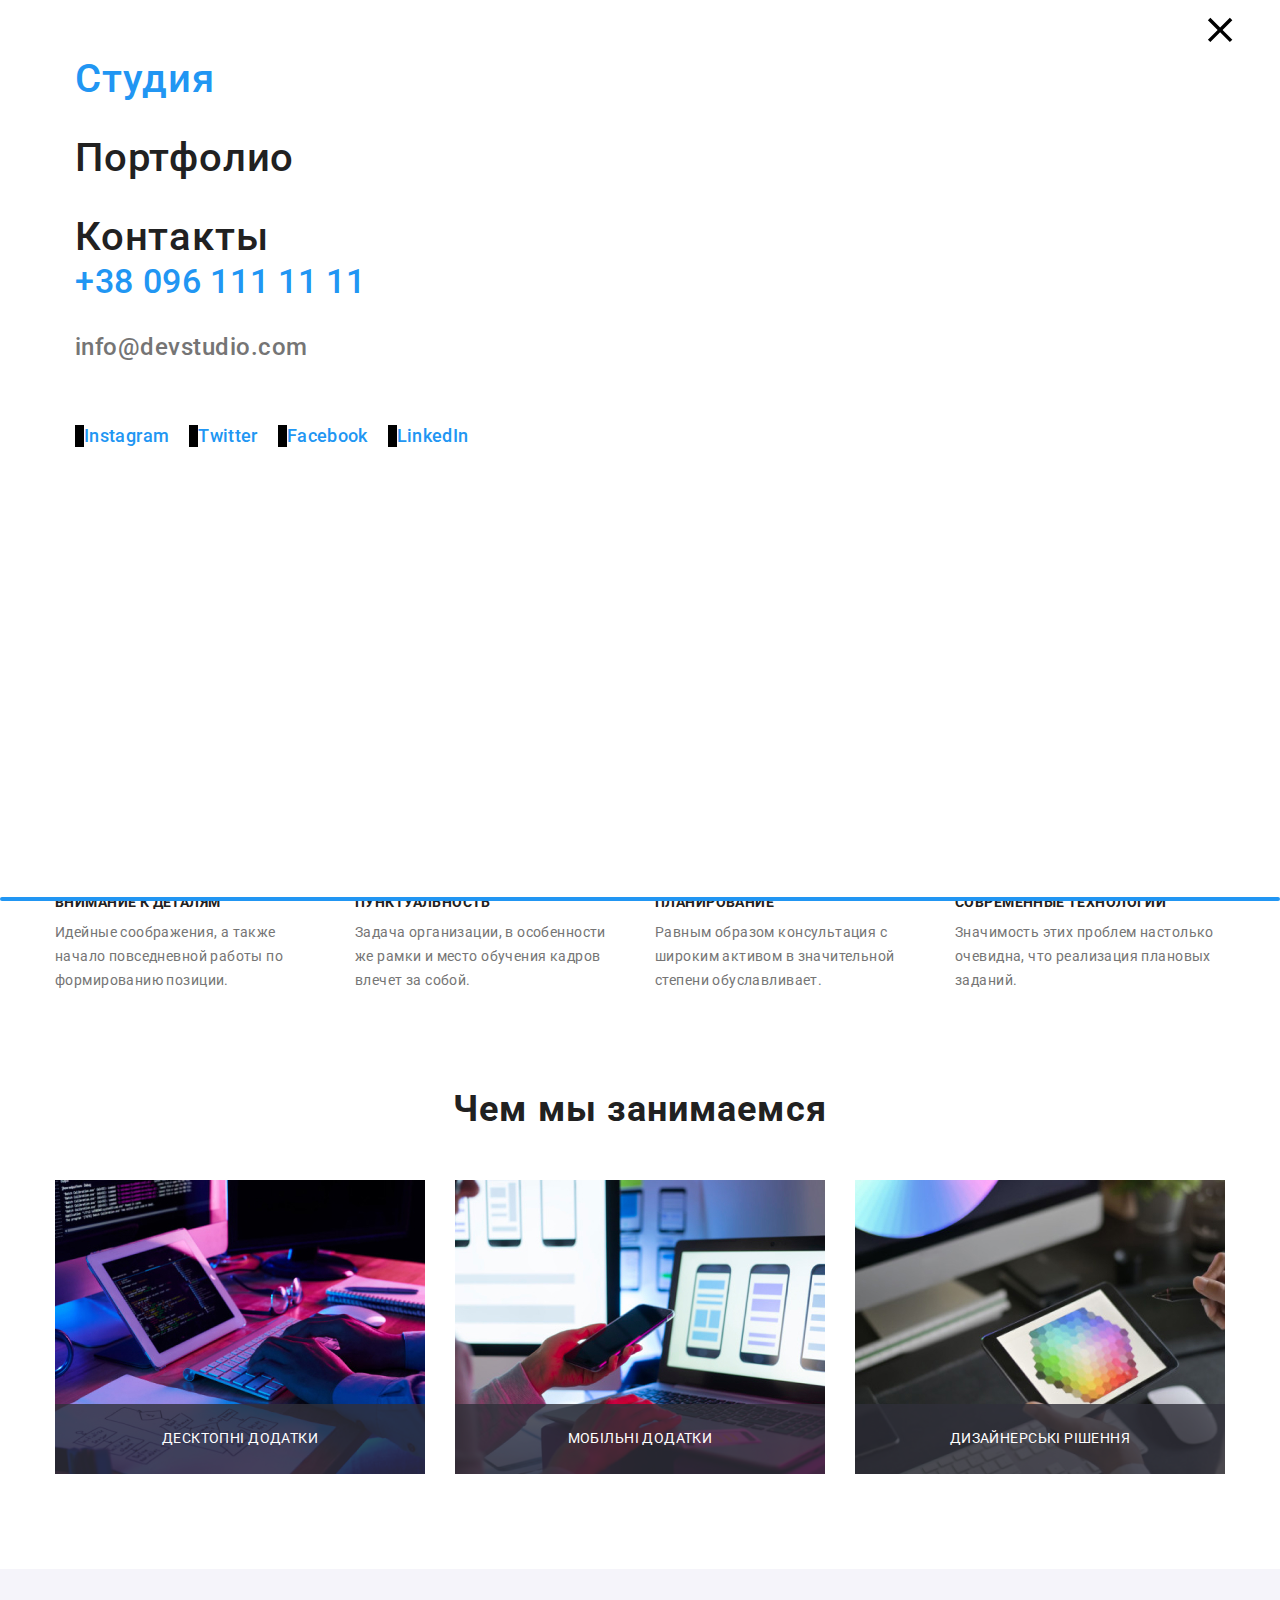
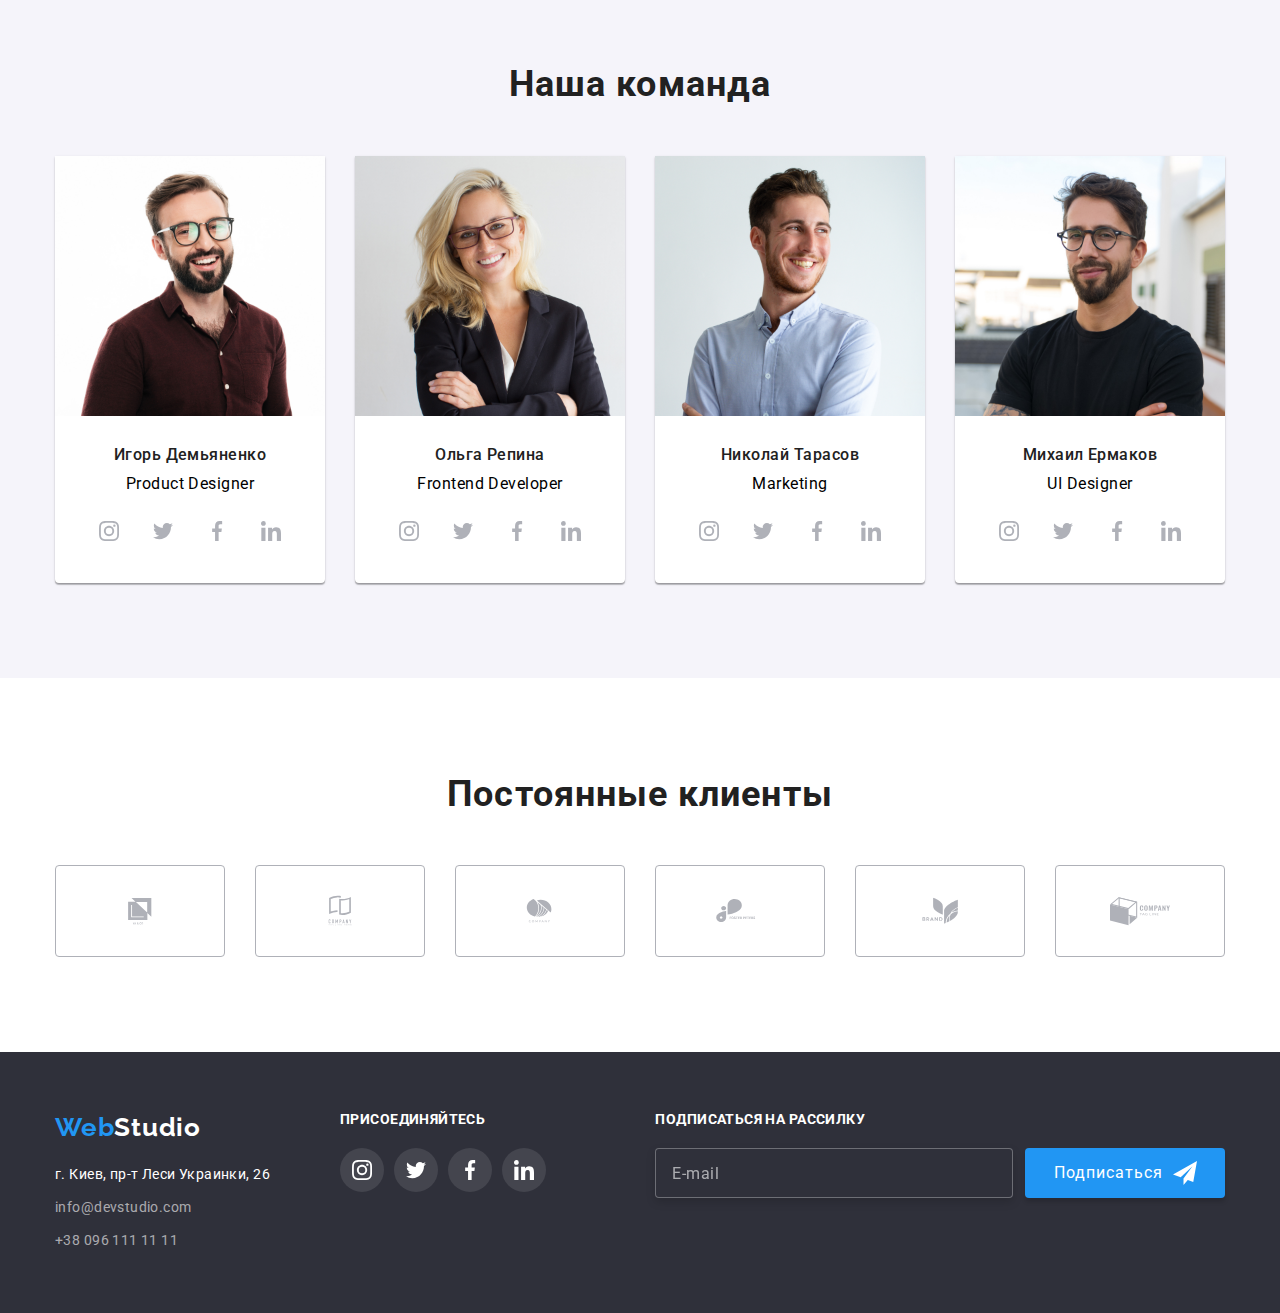
==== index.html @ b7884345 "29.08.22" ====
<!DOCTYPE html>
<html lang="ru">
  <head>
    <meta charset="UTF-8" />
    <meta http-equiv="X-UA-Compatible" content="IE=edge" />
    <meta name="viewport" content="width=device-width, initial-scale=1.0" />
    <title>WebStudio</title>
    <!-- шрифты -->
    <link
      href="https://fonts.googleapis.com/css2?family=Raleway:wght@700;900&family=Roboto:wght@400;500;700&display=swap"
      rel="stylesheet"
    />
    <!-- нормализация -->
    <link
      rel="stylesheet"
      href="https://cdnjs.cloudflare.com/ajax/libs/modern-normalize/1.0.0/modern-normalize.min.css"
    />
    <!-- <link rel="stylesheet" href="./css/style.css" /> -->
    <link rel="stylesheet" href="./css/main.min.css" />
    <link rel="preconnect" href="https://fonts.googleapis.com" />
    <link rel="preconnect" href="https://fonts.gstatic.com" crossorigin />
  </head>
  <body modal-open>
    <header class="header">
      <div class="container container-nav">
        <a class="logo" href="./index.html">
          <span class="span__logo">Web</span
          ><span class="span__studio span__studio--color-dark">Studio</span></a
        >
        <!-- <nav class="navigasion">
          <div class="menu-container is-open" id="menu-container " data-menu>
            <ul class="navigasion__list list">
              <li class="navigasion__item">
                <a href="./index.html" class="navigasion__link active"
                  >Студия</a
                >
              </li>
              <li class="navigasion__item">
                <a href="./portfolio.html" class="navigasion__link"
                  >Портфолио</a
                >
              </li>
              <li class="navigasion__item">
                <a href="" class="navigasion__link">Контакты</a>
              </li>
            </ul>

            <ul class="contacts__list list">
              <li class="contacts__item">
                <a
                  href="tel:+380961111111"
                  class="contacts__conect contacts__tel"
                  ><svg class="contacts__icon" width="10" height="16">
                    <use
                      href="./imag/symbol-defs.svg#icon-smartphone"
                    ></use></svg
                  >+38 096 111 11 11</a
                >
              </li>
              <li class="contacts__item">
                <a
                  href="mailto:info@devstudio.com"
                  class="contacts__conect contacts__mail"
                  ><svg class="contacts__icon" width="10" height="16">
                    <use href="./imag/symbol-defs.svg#icon-envelope"></use></svg
                  >info@devstudio.com</a
                >
              </li>
            </ul>
          </div>
        </nav> -->
        <button
          class="menu-open is-open js-open-menu"
          type="button"
          aria-expanded="false"
          aria-controls="menu-container"
          data-menu-button
        >
          <svg
            class=""
            width="40"
            height="40"
            aria-label="переключатель мобильного меню"
          >
            <use
              class="icon-menu"
              href="./imag/symbol-defs.svg#icon-menu"
            ></use>
          </svg>
        </button>
      </div>
      <div class="mob-menu">
        <div class="container">
          <button
            type="button"
            class="menu-close is-open js-open-menu"
            aria-expanded="false"
            aria-controls="menu-container"
            data-menu-button
          >
            <svg
              class=""
              width="40"
              height="40"
              aria-label="переключатель мобильного меню"
            >
              <use
                class="icon-cross"
                href="./imag/symbol-defs.svg#icon-close1"
              ></use>
            </svg>
          </button>
          <nav class="mob-menu-nav">
            <ul class="mob-menu-nav__list list">
              <li class="mob-menu-nav__item">
                <a href="./index.html" class="mob-menu-nav__link active"
                  >Студия</a
                >
              </li>
              <li class="mob-menu-nav__item">
                <a href="./portfolio.html" class="mob-menu-nav__link"
                  >Портфолио</a
                >
              </li>
              <li class="mob-menu-nav__item">
                <a href="" class="mob-menu-nav__link">Контакты</a>
              </li>
            </ul>
          </nav>

          <ul class="mob-menu-contacts__list list">
            <li class="mob-menu-contacts__item">
              <a href="tel:+380961111111" class="mob-menu-contacts__tel"
                >+38 096 111 11 11</a
              >
            </li>
            <li class="mob-menu-contacts__item">
              <a
                href="mailto:info@devstudio.com"
                class="mob-menu-contacts__mail"
                >info@devstudio.com</a
              >
            </li>
          </ul>
          <ul class="mob-menu-cocials list">
            <li class="mob-menu-cocials__item">
              <a class="mob-menu-cocials__link" href="">Instagram</a>
            </li>
            <li class="mob-menu-cocials__item">
              <a class="mob-menu-cocials__link" href="">Twitter</a>
            </li>
            <li class="mob-menu-cocials__item">
              <a class="mob-menu-cocials__link" href="">Facebook</a>
            </li>
            <li class="mob-menu-cocials__item">
              <a class="mob-menu-cocials__link" href="">LinkedIn</a>
            </li>
          </ul>
        </div>
      </div>
    </header>
    <!--Основной контент-->
    <main>
      <!--Герой-->
      <section class="hero">
        <div class="container">
          <h1 class="hero__title">Эфективные решения для вашего бизнеса</h1>
          <button data-modal-open class="hero__but">Заказать услугу</button>
        </div>
      </section>

      <!--Шапка сайта-->
      <section class="advantages">
        <div class="container">
          <ul class="advantages__list list">
            <li class="advantages__item">
              <div class="advantages__icon">
                <svg class="advantages__icon-svg" width="70" height="70">
                  <use href="./imag/symbol-defs.svg#icon-antenna"></use>
                </svg>
              </div>
              <h2 class="advantages__title">Внимание к деталям</h2>
              <p class="advantages__text">
                Идейные соображения, а также начало повседневной работы по
                формированию позиции.
              </p>
            </li>
            <li class="advantages__item">
              <div class="advantages__icon">
                <svg class="advantages__icon-svg" width="70" height="70">
                  <use href="./imag/symbol-defs.svg#icon-clock"></use>
                </svg>
              </div>
              <h2 class="advantages__title">Пунктуальность</h2>
              <p class="advantages__text">
                Задача организации, в особенности же рамки и место обучения
                кадров влечет за собой.
              </p>
            </li>
            <li class="advantages__item">
              <div class="advantages__icon">
                <svg class="advantages__icon-svg" width="70" height="70">
                  <use href="./imag/symbol-defs.svg#icon-diagram"></use>
                </svg>
              </div>
              <h2 class="advantages__title">Планирование</h2>
              <p class="advantages__text">
                Равным образом консультация с широким активом в значительной
                степени обуславливает.
              </p>
            </li>
            <li class="advantages__item">
              <div class="advantages__icon">
                <svg class="advantages__icon-svg" width="70" height="70">
                  <use href="./imag/symbol-defs.svg#icon-astronaut"></use>
                </svg>
              </div>
              <h2 class="advantages__title">Современные технологии</h2>
              <p class="advantages__text">
                Значимость этих проблем настолько очевидна, что реализация
                плановых заданий.
              </p>
            </li>
          </ul>
        </div>
      </section>
      <!--Чем мы занимаемся-->
      <section class="work">
        <div class="container">
          <h2 class="work__title">Чем мы занимаемся</h2>
          <ul class="work__list list">
            <li class="work__item">
              <img srcset="" src="imag/occupation_one.jpg" alt="" width="370" />
              <p class="work__text">Десктопні додатки</p>
            </li>
            <li class="work__item">
              <img src="imag/occupation_two.jpg" alt="" width="370" />
              <p class="work__text">Мобільні додатки</p>
            </li>
            <li class="work__item">
              <img src="imag/occupation_three.jpg" alt="" width="370" />
              <p class="work__text">Дизайнерські рішення</p>
            </li>
          </ul>
        </div>
      </section>
      <!--Наша команда-->
      <section class="team">
        <div class="container">
          <h2 class="team__title">Наша команда</h2>
          <ul class="team__list list">
            <li class="team__item">
              <img src="imag/Igor.jpg" alt="Игорь Демьяненко" width="260" />
              <h3 class="team-title__name">Игорь Демьяненко</h3>
              <p class="team__text">Product Designer</p>

              <ul class="socials list">
                <li class="socials__item">
                  <a href="" class="socials__link socials__link--color-light">
                    <svg class="socials__icon" width="20" height="20">
                      <use href="./imag/symbol-defs.svg#icon-instagram"></use>
                    </svg>
                  </a>
                </li>
                <li class="socials__item">
                  <a href="" class="socials__link socials__link--color-light">
                    <svg class="socials__icon" width="20" height="20">
                      <use href="./imag/symbol-defs.svg#icon-twitter"></use>
                    </svg>
                  </a>
                </li>
                <li class="socials__item">
                  <a href="" class="socials__link socials__link--color-light">
                    <svg class="socials__icon" width="20" height="20">
                      <use href="./imag/symbol-defs.svg#icon-facebook"></use>
                    </svg>
                  </a>
                </li>
                <li class="socials__item">
                  <a href="" class="socials__link socials__link--color-light">
                    <svg class="socials__icon" width="20" height="20">
                      <use href="./imag/symbol-defs.svg#icon-linkedin"></use>
                    </svg>
                  </a>
                </li>
              </ul>
            </li>

            <li class="team__item">
              <img src="imag/olga.jpg" alt="Ольга Репина" width="260" />
              <h3 class="team-title__name">Ольга Репина</h3>
              <p class="team__text">Frontend Developer</p>

              <ul class="socials list">
                <li class="socials__item">
                  <a href="" class="socials__link socials__link--color-light">
                    <svg class="socials__icon" width="20" height="20">
                      <use href="./imag/symbol-defs.svg#icon-instagram"></use>
                    </svg>
                  </a>
                </li>
                <li class="socials__item">
                  <a href="" class="socials__link socials__link--color-light">
                    <svg class="socials__icon" width="20" height="20">
                      <use href="./imag/symbol-defs.svg#icon-twitter"></use>
                    </svg>
                  </a>
                </li>
                <li class="socials__item">
                  <a href="" class="socials__link socials__link--color-light">
                    <svg class="socials__icon" width="20" height="20">
                      <use href="./imag/symbol-defs.svg#icon-facebook"></use>
                    </svg>
                  </a>
                </li>
                <li class="socials__item">
                  <a href="" class="socials__link socials__link--color-light">
                    <svg class="socials__icon" width="20" height="20">
                      <use href="./imag/symbol-defs.svg#icon-linkedin"></use>
                    </svg>
                  </a>
                </li>
              </ul>
            </li>

            <li class="team__item">
              <img src="imag/nicolai.jpg" alt="Николай Тарасов" width="260" />
              <h3 class="team-title__name">Николай Тарасов</h3>
              <p class="team__text">Marketing</p>

              <ul class="socials list">
                <li class="socials__item">
                  <a href="" class="socials__link socials__link--color-light">
                    <svg class="socials__icon" width="20" height="20">
                      <use href="./imag/symbol-defs.svg#icon-instagram"></use>
                    </svg>
                  </a>
                </li>
                <li class="socials__item">
                  <a href="" class="socials__link socials__link--color-light">
                    <svg class="socials__icon" width="20" height="20">
                      <use href="./imag/symbol-defs.svg#icon-twitter"></use>
                    </svg>
                  </a>
                </li>
                <li class="socials__item">
                  <a href="" class="socials__link socials__link--color-light">
                    <svg class="socials__icon" width="20" height="20">
                      <use href="./imag/symbol-defs.svg#icon-facebook"></use>
                    </svg>
                  </a>
                </li>
                <li class="socials__item">
                  <a href="" class="socials__link socials__link--color-light">
                    <svg class="socials__icon" width="20" height="20">
                      <use href="./imag/symbol-defs.svg#icon-linkedin"></use>
                    </svg>
                  </a>
                </li>
              </ul>
            </li>

            <li class="team__item">
              <img src="imag/mihail.jpg" alt="Михаил Ермаков" width="260" />
              <h3 class="team-title__name">Михаил Ермаков</h3>
              <p class="team__text">UI Designer</p>

              <ul class="socials list">
                <li class="socials__item">
                  <a href="" class="socials__link socials__link--color-light">
                    <svg class="socials__icon" width="20" height="20">
                      <use href="./imag/symbol-defs.svg#icon-instagram"></use>
                    </svg>
                  </a>
                </li>
                <li class="socials__item">
                  <a href="" class="socials__link socials__link--color-light">
                    <svg class="socials__icon" width="20" height="20">
                      <use href="./imag/symbol-defs.svg#icon-twitter"></use>
                    </svg>
                  </a>
                </li>
                <li class="socials__item">
                  <a href="" class="socials__link socials__link--color-light">
                    <svg class="socials__icon" width="20" height="20">
                      <use href="./imag/symbol-defs.svg#icon-facebook"></use>
                    </svg>
                  </a>
                </li>
                <li class="socials__item">
                  <a href="" class="socials__link socials__link--color-light">
                    <svg class="socials__icon" width="20" height="20">
                      <use href="./imag/symbol-defs.svg#icon-linkedin"></use>
                    </svg>
                  </a>
                </li>
              </ul>
            </li>
          </ul>
        </div>
      </section>
      <!-- постоянные клиенты -->
      <section class="clients">
        <div class="container">
          <h2 class="clients__title">Постоянные клиенты</h2>
          <ul class="clients__list list">
            <li class="clients__item">
              <a href="" class="clients__link">
                <svg class="clients-icon" width="106" height="60">
                  <use href="./imag/symbol-defs.svg#icon-Logo-1"></use>
                </svg>
              </a>
            </li>
            <li class="clients__item">
              <a href="" class="clients__link">
                <svg class="clients__icon" width="106" height="60">
                  <use href="./imag/symbol-defs.svg#icon-Logo-2"></use>
                </svg>
              </a>
            </li>
            <li class="clients__item">
              <a href="" class="clients__link">
                <svg class="clients__icon" width="126" height="60">
                  <use href="./imag/symbol-defs.svg#icon-Logo-3"></use>
                </svg>
              </a>
            </li>
            <li class="clients__item">
              <a href="" class="clients__link">
                <svg class="clients__icon" width="106" height="60">
                  <use href="./imag/symbol-defs.svg#icon-Logo-4"></use>
                </svg>
              </a>
            </li>
            <li class="clients__item">
              <a href="" class="clients__link">
                <svg class="clients__icon" width="106" height="60">
                  <use href="./imag/symbol-defs.svg#icon-Logo-5"></use>
                </svg>
              </a>
            </li>
            <li class="clients__item">
              <a href="" class="clients__link">
                <svg class="clients__icon" width="106" height="60">
                  <use href="./imag/symbol-defs.svg#icon-Logo-6"></use>
                </svg>
              </a>
            </li>
          </ul>
        </div>
      </section>
    </main>
    <!--Подвал-->
    <footer class="footer">
      <div class="container container-futer">
        <div class="contacts-futer">
          <address class="adres">
            <div class="logo__futer">
              <a class="logo" href="./index.html">
                <span class="span__logo">Web</span
                ><span class="span__studio span__studio--color-ligt"
                  >Studio</span
                ></a
              >
            </div>
            <ul class="adres__list list">
              <li class="adres__item">
                <a
                  class="adres__gps"
                  href="https://goo.gl/maps/ThywqEjot6tUFqHi9"
                  >г. Киев, пр-т Леси Украинки, 26</a
                >
              </li>
              <li class="adres__item">
                <a class="adres__text" href="mailto:info@devstudio.com"
                  >info@devstudio.com</a
                >
              </li>
              <li class="adres__item">
                <a class="adres__text" href="tel:+380961111111"
                  >+38 096 111 11 11</a
                >
              </li>
            </ul>
          </address>

          <div class="join__content">
            <p class="join__title">присоединяйтесь</p>

            <ul class="socials list">
              <li class="socials__item">
                <a href="" class="socials__link socials__link--color-dark">
                  <svg class="socials__icon" width="20" height="20">
                    <use href="./imag/symbol-defs.svg#icon-instagram"></use>
                  </svg>
                </a>
              </li>
              <li class="socials__item">
                <a href="" class="socials__link socials__link--color-dark">
                  <svg class="socials__icon" width="20" height="20">
                    <use href="./imag/symbol-defs.svg#icon-twitter"></use>
                  </svg>
                </a>
              </li>
              <li class="socials__item">
                <a href="" class="socials__link socials__link--color-dark">
                  <svg class="socials__icon" width="20" height="20">
                    <use href="./imag/symbol-defs.svg#icon-facebook"></use>
                  </svg>
                </a>
              </li>
              <li class="socials__item">
                <a href="" class="socials__link socials__link--color-dark">
                  <svg class="socials__icon" width="20" height="20">
                    <use href="./imag/symbol-defs.svg#icon-linkedin"></use>
                  </svg>
                </a>
              </li>
            </ul>
          </div>
        </div>

        <!-- Подписатся -->

        <form class="form-sextion">
          <p class="form-futer__title">Подписаться на рассилку</p>
          <div class="form-futer">
            <label class="form-futer__label" for="email-futer"></label>
            <input
              class="form-futer__input"
              type="email"
              name="email"
              id="email-futer"
              placeholder="E-mail"
              required
            />
            <div class="form-btn">
              <button type="submit" class="form-futer__btn">Подписаться</button>
              <svg class="form-icon" width="24" height="24">
                <use href="./imag/symbol-defs.svg#icon-plane"></use>
              </svg>
            </div>
          </div>
        </form>
      </div>
    </footer>

    <!-- модальное окно -->

    <div class="backdrop is-hidden" data-modal>
      <div class="modal">
        <div class="modal-icon-close">
          <svg data-modal-close class="modal-icon" width="30" height="30">
            <use href="./imag/symbol-defs.svg#icon-close1"></use>
          </svg>
        </div>
        <p class="form-title">Оставьте свои данные, мы вам перезвоним</p>

        <form class="form" autocomplete="off">
          <div class="form-field">
            <label class="form-lable" for="name">Імя</label>
            <div class="form-div">
              <input
                class="form-input"
                type="text"
                name="name"
                id="name"
                autofocus
                required
              />
              <svg class="form-input-icon" width="18" height="18">
                <use href="./imag/symbol-defs.svg#icon-person"></use>
              </svg>
            </div>
          </div>
          <div class="form-field">
            <label class="form-lable" for="tel">Телефон</label>
            <div class="form-div">
              <input
                class="form-input"
                type="tel"
                name="tel"
                id="tel"
                required
              />
              <svg class="form-input-icon" width="18" height="18">
                <use href="./imag/symbol-defs.svg#icon-phone"></use>
              </svg>
            </div>
          </div>
          <div class="form-field">
            <label class="form-lable" for="email">Почта</label>
            <div class="form-div">
              <input
                class="form-input"
                type="email"
                name="email"
                id="email"
                required
              />
              <svg class="form-input-icon" width="18" height="18">
                <use href="./imag/symbol-defs.svg#icon-email"></use>
              </svg>
            </div>
          </div>
          <div class="form-coment">
            <label class="form-lable" for="coment">Коментарий</label>
            <textarea
              class="form-texterea"
              name="coment"
              id="coment"
              placeholder="Введите текст"
            ></textarea>
          </div>

          <div class="form-checkbox">
            <input
              class="checkbox visually-hidden"
              type="checkbox"
              name="agreement"
              id="agreement"
              value="true"
            />
            <label for="agreement" class="checkbox-label">
              <span>
                <svg class="checkbox-icon" width="13" height="10">
                  <use href="./imag/symbol-defs.svg#icon-checkbox"></use>
                </svg>
              </span>
              Соглашаюсь с розсылкой и принимаю &nbsp;
              <a href="" class="checkbox-link">Условия договора</a></label
            >
          </div>

          <button type="submit" class="form-batton">Отправить</button>
        </form>
      </div>
    </div>

    <script src="./js/modal.js"></script>
    <script src="./js/menu-btn.js"></script>
    <script src="./js/mobail-menu.js"></script>
  </body>
</html>
---- css/main.min.css ----
:root{--timing-cubic: cubic-bezier(0.4, 0, 0.2, 1)}*,*::before,*::after{box-sizing:inherit}h1,h2,h3,h4,h5,h6,p{margin:0}img{display:block;max-width:100%;height:auto;width:100%}ul{margin:0;padding:0;list-style:0}a{text-decoration:none}address{font-style:normal}html{box-sizing:border-box}body{margin:0;font-family:"Raleway",sans-serif;font-family:"Roboto",sans-serif;background:#fff}body.modal-open{overflow:hidden}.list{list-style:none}.visually-hidden{position:absolute;white-space:nowrap;width:1px;height:1px;overflow:hidden;border:0;padding:0;clip:rect(0 0 0 0);clip-path:inset(50%);margin:-1px}.container{width:100%;padding-right:15px;padding-left:15px;margin-right:auto;margin-left:auto}@media screen and (min-width: 480px){.container{max-width:480px}}@media screen and (min-width: 768px){.container{max-width:768px}}@media screen and (min-width: 1200px){.container{max-width:1200px}}.logo{font-weight:700;font-size:26px;line-height:1.19;letter-spacing:.03em}.span__logo{font-family:"Raleway";font-style:normal;font-weight:700;font-size:26px;line-height:1.19;letter-spacing:.03em;text-decoration:none;color:#2196f3}.span__studio{font-family:"Raleway";font-weight:700;font-size:26px;line-height:31px;letter-spacing:.03em}.span__studio--color-ligt{color:#fff}.span__studio--color-dark{color:#000}.socials{display:flex;justify-content:center;gap:10px;padding-bottom:30px}.socials__link{width:44px;height:44px;border-radius:50%;background-color:#fff;display:flex;align-items:center;justify-content:center;transition:background-color 250ms cubic-bezier(0.4, 0, 0.2, 1),fill 250ms cubic-bezier(0.4, 0, 0.2, 1)}.socials__link:hover,.socials__link:focus{background-color:#2196f3;fill:#fff}.socials__link--color-light{fill:#afb1b8}.socials__link--color-dark{background-color:rgba(255,255,255,.1);fill:#fff}.backdrop{position:fixed;top:0;left:0;width:100%;height:100%;background-color:rgba(0,0,0,.2);opacity:1;transition:opacity 250ms cubic-bezier(0.4, 0, 0.2, 1),visibility 250ms cubic-bezier(0.4, 0, 0.2, 1);overflow-y:scroll}.backdrop.is-hidden{visibility:hidden;opacity:0;pointer-events:none}.modal{position:absolute;margin:95px 15px;padding:40px;border-radius:4px;background:#fff;box-shadow:0px 1px 3px rgba(0,0,0,.12),0px 1px 1px rgba(0,0,0,.14),0px 2px 1px rgba(0,0,0,.2);transition:transform 250ms cubic-bezier(0.4, 0, 0.2, 1)}.backdrop.is-hidden .modal{transform:translate(-50%, -50%) scale(0)}@media screen and (min-width: 480px){.modal{top:50%;left:50%;transform:translate(-50%, -50%) scale(1);width:480px;height:609px}}@media screen and (min-width: 1200px){.modal{width:528px;font-size:44px}}.modal-icon{position:absolute;width:30px;height:30px;top:10px;right:10px;cursor:pointer;border-radius:50%;outline:rgba(0,0,0,0);padding:6px;background-color:#fff;border:1px solid rgba(0,0,0,.1);transition:fill 250ms cubic-bezier(0.4, 0, 0.2, 1),border 250ms cubic-bezier(0.4, 0, 0.2, 1)}.modal-icon:hover{fill:#2196f3;border:1px solid #2196f3}.Form{display:block;margin:0}.form-field{margin-bottom:10px}.form-title{display:block;font-weight:700;font-size:20px;line-height:1.15;text-align:center;letter-spacing:.03em;margin-bottom:12px;color:#212121}.form-lable{display:flex;flex-direction:column;margin-bottom:4px;font-size:12px;line-height:1.16;letter-spacing:.01em;color:#757575}.form-div{position:relative}.form-input{padding-left:40px;width:100%;height:40px;left:576px;top:450px;font-size:12px;line-height:14px;letter-spacing:.01em;outline:rgba(0,0,0,0);color:#757575;border:1px solid rgba(33,33,33,.2);border-radius:4px;transition:border 250ms cubic-bezier(0.4, 0, 0.2, 1)}.form-div:focus-within>.form-input{border:1px solid #2196f3}.form-input-icon{position:absolute;top:50%;left:12px;transform:translateY(-50%);transition:fill 250ms cubic-bezier(0.4, 0, 0.2, 1)}.form-input:focus~.form-input-icon{fill:#2196f3}.form-coment{margin-bottom:20px}.form-texterea{display:block;resize:none;width:100%;height:120px;font-size:12px;line-height:14px;letter-spacing:.01em;color:#757575;outline:rgba(0,0,0,0);padding:12px 16px;border:1px solid rgba(33,33,33,.2);border-radius:4px;transition:border 250ms cubic-bezier(0.4, 0, 0.2, 1)}.form-texterea::placeholder{font-size:12px;line-height:14px;letter-spacing:.01em;color:rgba(117,117,117,.5)}.form-coment:focus-within>.form-texterea{border:1px solid #2196f3}.checkbox-label{display:flex;align-items:center;font-weight:400;font-size:14px;line-height:1.71;letter-spacing:.03em;justify-content:center;color:#757575}.checkbox-label span{display:flex;align-items:center;justify-content:center;width:16px;height:15px;border:1px solid #212121;border-radius:2px;margin-right:10px;transition:border 250ms cubic-bezier(0.4, 0, 0.2, 1),background-color 250ms cubic-bezier(0.4, 0, 0.2, 1)}.checkbox:checked+.checkbox-label span{background-color:#2196f3;border:0}.checkbox:focus+.checkbox:checked+.checkbox-label span{border-color:#2196f3}.checkbox-icon{fill:rgba(0,0,0,0);transition:fill 250ms cubic-bezier(0.4, 0, 0.2, 1)}.checkbox:checked+.checkbox-label .checkbox-icon{fill:#fff}.checkbox-link{font-weight:400;font-size:14px;line-height:1.71;letter-spacing:.03em;text-decoration-line:underline;color:#2196f3}.form-checkbox{margin-bottom:30px}.form-batton{display:block;margin:0 auto;align-items:center;width:200px;height:50px;color:#fff;background:#2196f3;box-shadow:0px 4px 4px rgba(0,0,0,.15);border-radius:4px;border-width:0}.mob-menu{position:fixed;z-index:2;width:100%;height:100%;background-color:#fff;top:0;padding-top:10px;padding-left:40px}.menu-close{display:block;margin-left:auto;color:#000;cursor:pointer;border:none;background-color:#fff}.mob-menu-nav__item:not(:last-child){margin-bottom:32px}.mob-menu-nav__link{font-weight:500;font-size:40px;line-height:1.17;letter-spacing:.02em;color:#212121}.mob-menu-contacts__list{margin-bottom:64px}.mob-menu-contacts__item:not(:last-child){margin-bottom:32px}.mob-menu-contacts__tel{font-weight:500;font-size:34px;line-height:1.1764705882;letter-spacing:.02em;color:#2196f3;margin-bottom:32px}.mob-menu-contacts__mail{font-weight:500;font-size:24px;line-height:1.1666666667;letter-spacing:.02em;color:#757575}.mob-menu-cocials{display:flex;gap:20px}.mob-menu-cocials__item{border-left-width:9px;border-left-style:dashed;border-left-color:1px solid rgba(33,33,33,.2)}.mob-menu-cocials__link{font-weight:500;font-size:18px;line-height:1.2222222222;letter-spacing:.02em;color:#2196f3}.active{color:#2196f3}@media screen and (min-width: 768px){.active::after{position:absolute;display:block;content:"";bottom:-1px;right:0;width:100%;background-color:#2196f3;height:4px;border-radius:2px}}.hero{margin-right:auto;margin-left:auto;background-repeat:no-repeat;background-position:center;background-size:cover;max-width:1600px;padding:200px 0;background-color:#2f303a;background-image:linear-gradient(to right, rgba(49, 58, 47, 0.4), rgba(47, 48, 58, 0.4)),url(../imag/hero-mob.jpg)}@media(min-device-pixel-ratio: 2),(min-resolution: 192dpi),(min-resolution: 2dppx){.hero{background-image:linear-gradient(to right, rgba(49, 58, 47, 0.4), rgba(47, 48, 58, 0.4)),url(../imag/hero-mob2x.jpg)}}@media screen and (min-width: 768px){.hero{background-image:linear-gradient(to right, rgba(49, 58, 47, 0.4), rgba(47, 48, 58, 0.4)),url(../imag/hero-tablet.jpg)}}@media screen and (min-width: 768px)and (min-device-pixel-ratio: 2),screen and (min-width: 768px)and (min-resolution: 192dpi),screen and (min-width: 768px)and (min-resolution: 2dppx){.hero{background-image:linear-gradient(to right, rgba(49, 58, 47, 0.4), rgba(47, 48, 58, 0.4)),url(../imag/hero-tablet2x.jpg)}}@media screen and (min-width: 1200px){.hero{background-image:linear-gradient(to right, rgba(49, 58, 47, 0.4), rgba(47, 48, 58, 0.4)),url(../imag/hero-bg.jpg)}}@media screen and (min-width: 1200px)and (min-device-pixel-ratio: 2),screen and (min-width: 1200px)and (min-resolution: 192dpi),screen and (min-width: 1200px)and (min-resolution: 2dppx){.hero{background-image:linear-gradient(to right, rgba(49, 58, 47, 0.4), rgba(47, 48, 58, 0.4)),url(../imag/hero-bg2x.jpg)}}.hero__title{font-weight:900;font-size:26px;line-height:1.61;text-align:center;letter-spacing:.06em;text-transform:uppercase;color:#fff;margin:0 auto;margin-bottom:30px}@media screen and (min-width: 480px){.hero__title{max-width:360px}}@media screen and (min-width: 1200px){.hero__title{max-width:673px;font-size:44px;line-height:1.36}}.hero__but{display:block;margin:0 auto;border-radius:4px;padding:10px 32px;font-weight:700;font-size:16px;line-height:1.88;align-items:center;text-align:center;letter-spacing:.06em;color:#fff;background-color:#2196f3;box-shadow:0px 4px 4px rgba(0,0,0,.15);cursor:pointer;border-width:0;transition:background-color 250ms cubic-bezier(0.4, 0, 0.2, 1),color 250ms cubic-bezier(0.4, 0, 0.2, 1)}.hero__but:hover{color:#2196f3;background-color:#fff}.advantages{padding-top:60px;padding-bottom:60px}@media screen and (min-width: 1200px){.advantages{padding-bottom:95px;padding-top:95px}}.advantages__list{display:flex;border-radius:4px;flex-wrap:wrap;gap:30px}.advantages__icon{display:flex;background-color:#f5f4fa;width:100%;height:120px;margin-bottom:30px;border-radius:4px;align-items:center;justify-content:center}.advantages__item{width:100%}@media screen and (min-width: 768px){.advantages__item{width:calc((100% - 30px)/2)}}@media screen and (min-width: 1200px){.advantages__item{width:calc((100% - 90px)/4)}}.advantages__title{font-weight:700;font-size:14px;line-height:1.14;letter-spacing:.03em;text-transform:uppercase;text-align:center;color:#212121;margin-bottom:10px}@media screen and (min-width: 768px){.advantages__title{text-align:left}}.advantages__text{font-weight:400;font-size:14px;line-height:1.71;letter-spacing:.03em;color:#757575}.work{padding-bottom:95px}@media screen and (max-width: 1200px){.work{display:none}}.work__title{font-weight:700;font-size:36px;line-height:42px;text-align:center;letter-spacing:.03em;color:#212121;margin-bottom:50px}.work__list{display:flex;gap:30px}.work__item{position:relative;width:calc((100% - 60px)/3);max-width:100%;height:auto}.work__text{display:flex;position:absolute;bottom:0px;font-size:14px;line-height:1.14;letter-spacing:.03em;text-transform:uppercase;align-items:center;justify-content:center;width:100%;height:70px;color:#fff;background-color:rgba(47,48,58,.8)}.team{background:#f5f4fa;padding-top:60px;padding-bottom:60px}@media screen and (min-width: 1200px){.team{padding-bottom:95px;padding-top:95px}}.team__title{font-weight:700;font-size:28px;line-height:1.16;text-align:center;letter-spacing:.03em;color:#212121;margin-bottom:30px}@media screen and (min-width: 1200px){.team__title{font-size:36px;margin-bottom:50px}}.team__list{display:flex;gap:30px;flex-wrap:wrap}.team__item{background:#fff;box-shadow:0px 1px 3px rgba(0,0,0,.12),0px 1px 1px rgba(0,0,0,.14),0px 2px 1px rgba(0,0,0,.2);border-radius:0px 0px 4px 4px;width:100%}@media screen and (min-width: 768px){.team__item{width:calc((100% - 30px)/2)}}@media screen and (min-width: 1200px){.team__item{width:calc((100% - 90px)/4)}}.team-title__name{font-weight:500;font-size:16px;line-height:1.18;text-align:center;letter-spacing:.03em;color:#212121;text-align:center;padding-top:30px;margin-bottom:10px}.team__text{font-weight:400;font-size:16px;line-height:1.18;text-align:center;letter-spacing:.03em;fill:currentColor;margin-bottom:16px}.clients{background:#fff;padding-top:60px;padding-bottom:60px}@media screen and (min-width: 1200px){.clients{padding-bottom:95px;padding-top:95px}}.clients__title{font-weight:700;font-size:28px;line-height:1.1666666667;margin-bottom:30px;text-align:center;letter-spacing:.03em;color:#212121}@media screen and (min-width: 1200px){.clients__title{font-size:36px;margin-bottom:50px}}.clients__list{display:flex;gap:30px;flex-wrap:wrap}.clients__item{width:100%}@media screen and (min-width: 480px){.clients__item{width:calc((100% - 30px)/2)}}@media screen and (min-width: 768px){.clients__item{width:calc((100% - 60px)/3)}}@media screen and (min-width: 1200px){.clients__item{width:calc((100% - 150px)/6)}}.clients__link{display:flex;height:92px;align-items:center;justify-content:center;border:1px solid #afb1b8;border-radius:4px;color:#afb1b8;transition:color 250ms cubic-bezier(0.4, 0, 0.2, 1),border-color 250ms cubic-bezier(0.4, 0, 0.2, 1)}.clients__link{fill:currentColor}.clients__link:hover,.clients__link:focus{border-color:#2196f3;color:#2196f3}.footer{background:#2f303a;text-align:center;padding-top:60px}@media screen and (min-width: 768px){.contacts-futer{display:flex;justify-content:space-between;margin-left:75px;margin-right:90px}}@media screen and (min-width: 1200px){.container-futer{text-align:start;display:flex;flex-wrap:wrap;justify-content:space-between}.contacts-futer{margin:0}}.logo__futer{margin-bottom:20px}.adres__item{margin-bottom:9px;transition:color 250ms cubic-bezier(0.4, 0, 0.2, 1)}.adres__item:last-child{margin-bottom:60px}.adres__gps{font-style:normal;font-weight:400;font-size:14px;line-height:1.71;letter-spacing:.03em;color:#fff;text-decoration:none;transition:color 250ms cubic-bezier(0.4, 0, 0.2, 1)}.adres__gps:focus,.adres__gps:hover{color:#2196f3}.adres__text{font-style:normal;font-weight:400;font-size:14px;line-height:1.71;letter-spacing:.03em;color:rgba(255,255,255,.6);transition:color 250ms cubic-bezier(0.4, 0, 0.2, 1)}.adres__text:focus,.adres__text:hover{color:#2196f3}.join__content{margin-bottom:40px}@media screen and (min-width: 1200px){.join__content{margin-right:12px;margin-left:70px}}.join__title{font-weight:700;font-size:14px;line-height:1.14;letter-spacing:.03em;text-transform:uppercase;color:#fff;margin-bottom:20px}@media screen and (min-width: 1200px){.form-futer{display:flex}}.form-futer__title{font-weight:700;font-size:14px;line-height:1.14;letter-spacing:.03em;text-transform:uppercase;margin-bottom:20px;color:#fff}.form-futer__input{outline:rgba(0,0,0,0);display:block;width:100%;height:50px;margin:0;font-weight:400;font-size:16px;padding-left:16px;margin-bottom:20px;line-height:1.25;color:rgba(255,255,255,.6);background:#2f303a;border:1px solid rgba(255,255,255,.3);filter:drop-shadow(0px 4px 4px rgba(0, 0, 0, 0.15));border-radius:4px;transition:border 250ms cubic-bezier(0.4, 0, 0.2, 1)}.form-futer__input::placeholder{font-weight:400;font-size:16px;line-height:1.25;align-items:center;letter-spacing:.03em;color:rgba(255,255,255,.6)}.form-futer:focus-within>.form-futer__input{border:1px solid #2196f3}@media screen and (min-width: 768px){.form-futer__input{width:450px;margin-left:152px;margin-right:166px}}@media screen and (min-width: 1200px){.form-futer__input{margin-right:12px;margin-left:0px;width:358px}}.form-futer__btn{height:50px;outline:rgba(0,0,0,0);cursor:pointer;align-items:center;text-align:center;letter-spacing:.06em;font-size:16px;line-height:1.87x;padding:10px 62px 10px 29px;color:#fff;background-color:#2196f3;box-shadow:0px 4px 4px rgba(0,0,0,.15);border-radius:4px;border-width:0}.form-btn{position:relative;display:inline-block;margin-bottom:60px}.form-icon{position:absolute;fill:#fff;top:50%;right:28px;transform:translateY(-50%)}.portf-non{display:none}.portfolio{padding-top:95px;padding-bottom:95px}.list-nav{display:flex;flex-wrap:wrap;margin-bottom:40px}.list-nav .list-nav__item:not(:last-child){margin-right:8px;margin-bottom:15px}@media screen and (min-width: 768px){.list-nav{justify-content:center;margin-bottom:50px}}.list-nav__btn{border:0;font-weight:500;font-size:16px;line-height:1.62;text-align:center;letter-spacing:.03em;background-color:#f5f4fa;color:#212121;cursor:pointer;border-radius:4px;padding:6px 22px;transition:background-color 250ms cubic-bezier(0.4, 0, 0.2, 1),color 250ms cubic-bezier(0.4, 0, 0.2, 1),box-shadow 250ms cubic-bezier(0.4, 0, 0.2, 1)}.list-nav__btn:hover,.list-nav__btn:focus{background-color:#2196f3;color:#fff;box-shadow:0px 3px 1px rgba(0,0,0,.1),0px 1px 2px rgba(0,0,0,.08),0px 2px 2px rgba(0,0,0,.12)}.portfolio__list{display:flex;flex-wrap:wrap;padding:0;list-style:none;gap:30px}.portfolio__item{width:370px}@media screen and (min-width: 768px){.portfolio__item{width:calc((100% - 30px)/2)}}@media screen and (min-width: 1200px){.portfolio__item{width:calc((100% - 90px)/3)}}.portfolio__tumb{position:relative;overflow:hidden}.portfolio__text-action{position:absolute;display:inline-block;padding:63px 24px;top:0;left:0;font-weight:400;font-size:18px;line-height:1.56;letter-spacing:.03em;color:#fff;background-color:rgba(33,150,243,.9);opacity:0;transition:transform 250ms cubic-bezier(0.4, 0, 0.2, 1),opacity 250ms cubic-bezier(0.4, 0, 0.2, 1);transform:translateY(100%)}.portfolio__link:hover .portfolio__text-action{transform:translateY(0);opacity:1}.portfolio__link:focus .portfolio__text-action{transform:translateY(0)}.portfolio__link{transition:box-shadow 250ms cubic-bezier(0.4, 0, 0.2, 1)}.portfolio__link:hover,.portfolio__link:focus{display:block;box-shadow:0px 1px 1px rgba(0,0,0,.12),0px 4px 4px rgba(0,0,0,.06),1px 4px 6px rgba(0,0,0,.16);cursor:pointer}.portfolio__naim{padding:20px 24px;border-bottom:1px solid #eee;border-left:1px solid #eee;border-right:1px solid #eee}.portfolio__title{font-weight:700;font-size:18px;line-height:2;letter-spacing:.06em;color:#212121;margin-top:0px;margin-bottom:4px}.portfolio__text{font-weight:400;font-size:16px;line-height:1.88;letter-spacing:.03em;color:#757575}/*# sourceMappingURL=main.min.css.map */
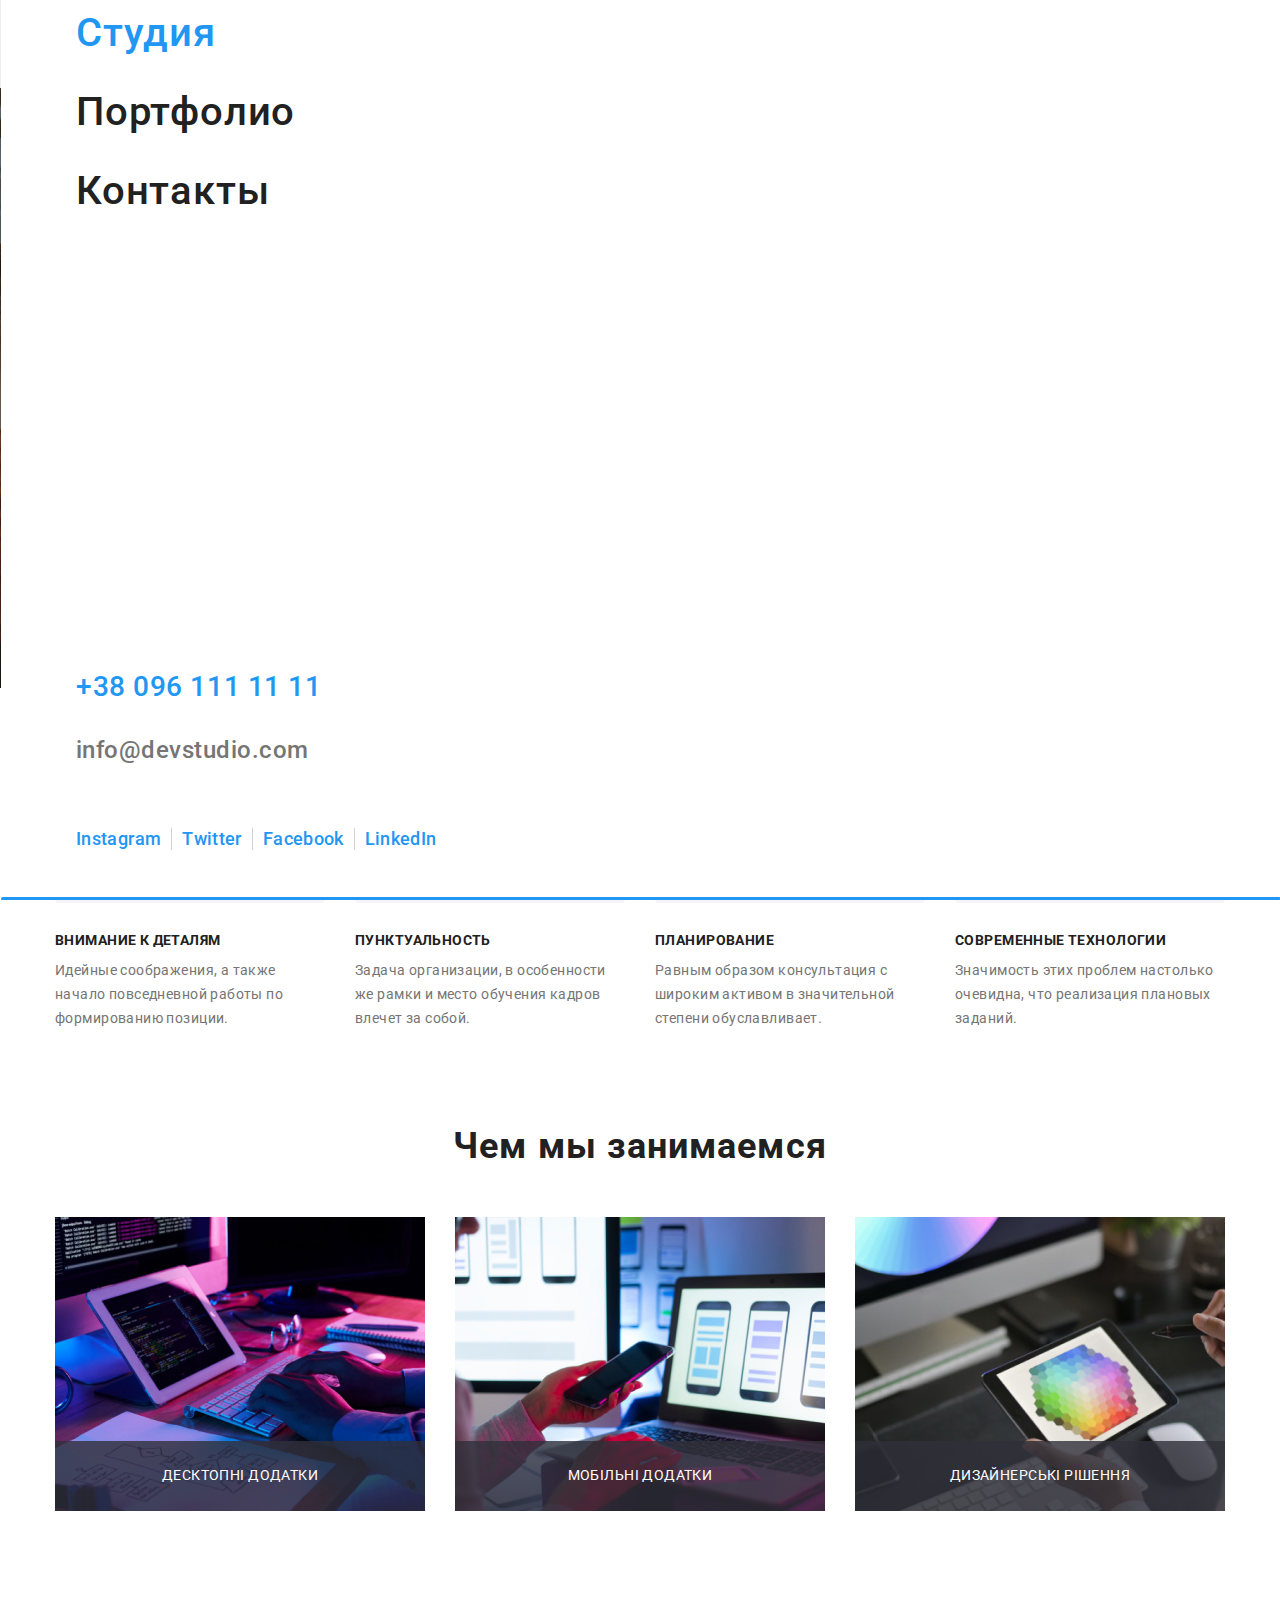
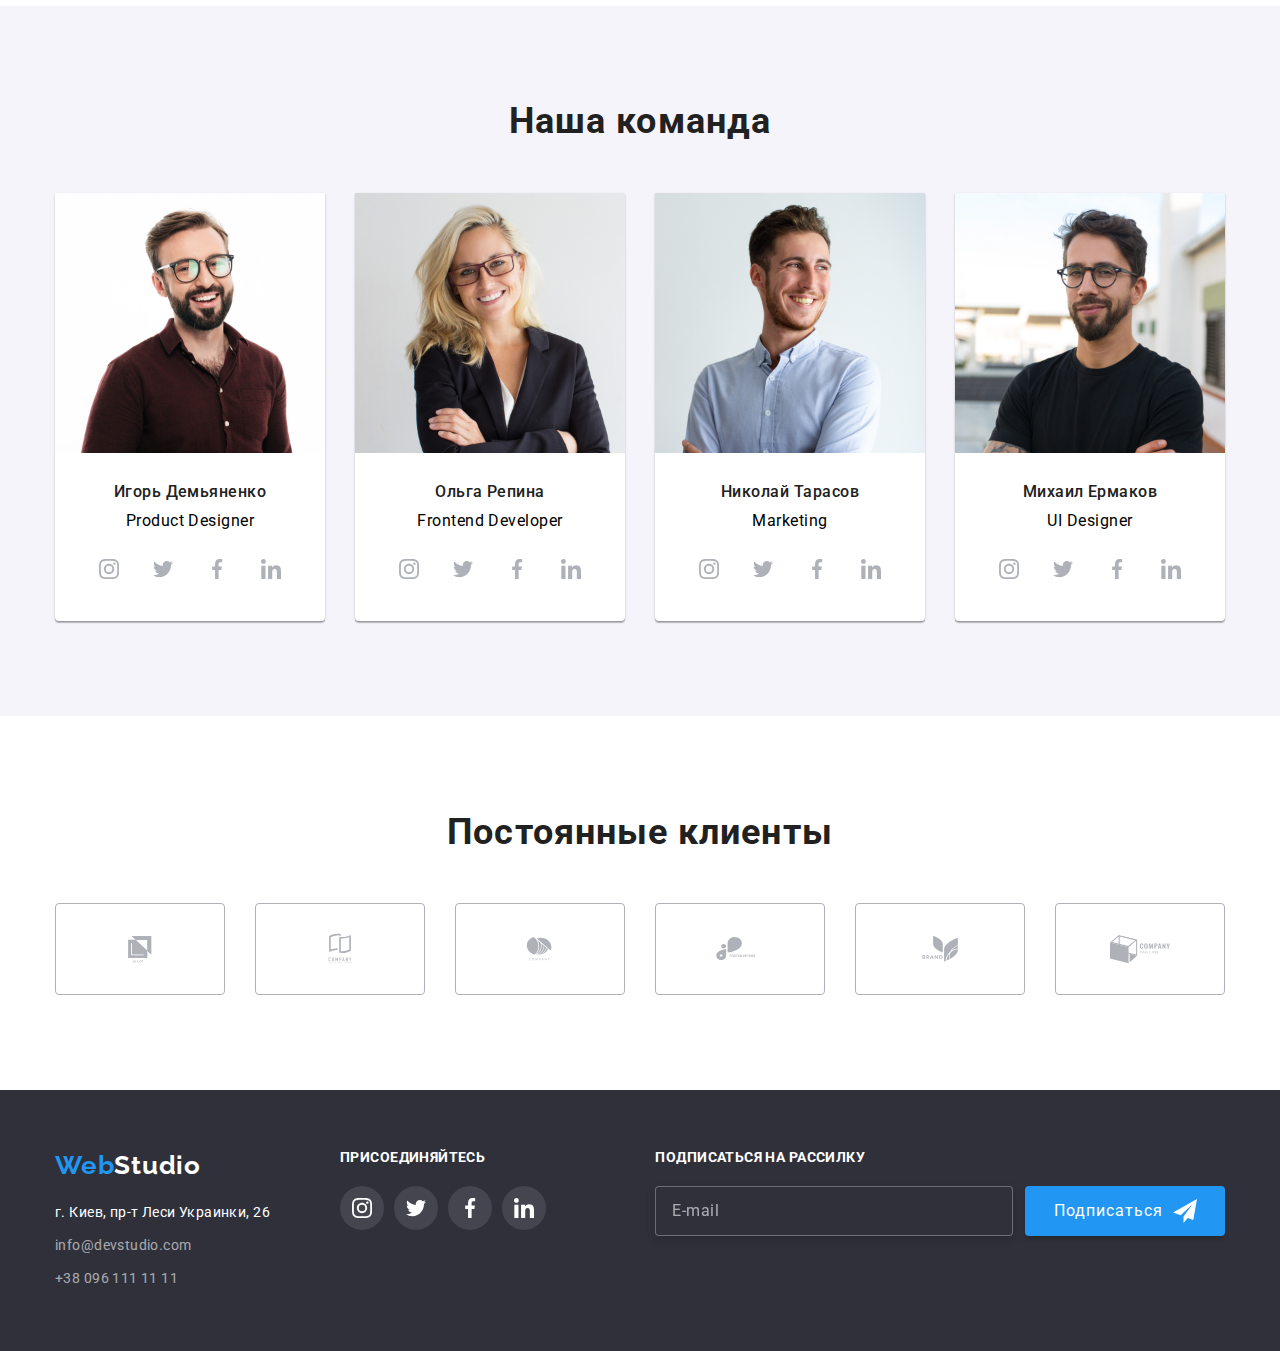
==== commit 9d1ab916: "30.08/22" ====
--- a/index.html
+++ b/index.html
@@ -20,15 +20,16 @@
     <link rel="preconnect" href="https://fonts.googleapis.com" />
     <link rel="preconnect" href="https://fonts.gstatic.com" crossorigin />
   </head>
-  <body modal-open>
+  <body>
     <header class="header">
       <div class="container container-nav">
         <a class="logo" href="./index.html">
           <span class="span__logo">Web</span
           ><span class="span__studio span__studio--color-dark">Studio</span></a
         >
-        <!-- <nav class="navigasion">
-          <div class="menu-container is-open" id="menu-container " data-menu>
+
+        <nav class="navigasion">
+          <div class="menu-container">
             <ul class="navigasion__list list">
               <li class="navigasion__item">
                 <a href="./index.html" class="navigasion__link active"
@@ -68,9 +69,9 @@
               </li>
             </ul>
           </div>
-        </nav> -->
+        </nav>
         <button
-          class="menu-open is-open js-open-menu"
+          class="menu-open"
           type="button"
           aria-expanded="false"
           aria-controls="menu-container"
@@ -89,77 +90,81 @@
           </svg>
         </button>
       </div>
-      <div class="mob-menu">
+      <!------------------- Мобильное меню --------- -->
+      <div class="mob-menu is-hidden">
         <div class="container">
-          <button
-            type="button"
-            class="menu-close is-open js-open-menu"
-            aria-expanded="false"
-            aria-controls="menu-container"
-            data-menu-button
-          >
-            <svg
-              class=""
-              width="40"
-              height="40"
-              aria-label="переключатель мобильного меню"
+          <div class="mob-top">
+            <button
+              class="menu-close"
+              id="mob-menu"
+              type="button"
+              aria-expanded="false"
+              aria-controls="menu-container"
             >
-              <use
-                class="icon-cross"
-                href="./imag/symbol-defs.svg#icon-close1"
-              ></use>
-            </svg>
-          </button>
-          <nav class="mob-menu-nav">
-            <ul class="mob-menu-nav__list list">
-              <li class="mob-menu-nav__item">
-                <a href="./index.html" class="mob-menu-nav__link active"
-                  >Студия</a
-                >
-              </li>
-              <li class="mob-menu-nav__item">
-                <a href="./portfolio.html" class="mob-menu-nav__link"
-                  >Портфолио</a
-                >
-              </li>
-              <li class="mob-menu-nav__item">
-                <a href="" class="mob-menu-nav__link">Контакты</a>
+              <svg
+                class=""
+                width="40"
+                height="40"
+                aria-label="переключатель мобильного меню"
+              >
+                <use
+                  class="icon-cross"
+                  href="./imag/symbol-defs.svg#icon-close1"
+                ></use>
+              </svg>
+            </button>
+            <nav class="mob-menu-nav">
+              <ul class="mob-menu-list list">
+                <li class="mob-menu-nav__item">
+                  <a href="./index.html" class="mob-menu-nav__link active"
+                    >Студия</a
+                  >
+                </li>
+                <li class="mob-menu-nav__item">
+                  <a href="./portfolio.html" class="mob-menu-nav__link"
+                    >Портфолио</a
+                  >
+                </li>
+                <li class="mob-menu-nav__item">
+                  <a href="" class="mob-menu-nav__link">Контакты</a>
+                </li>
+              </ul>
+            </nav>
+          </div>
+          <div class="mob-bottom">
+            <ul class="mob-menu-contacts__list list">
+              <li class="mob-menu-contacts__item">
+                <a href="tel:+380961111111" class="mob-menu-contacts__tel"
+                  >+38 096 111 11 11</a
+                >
+              </li>
+              <li class="mob-menu-contacts__item">
+                <a
+                  href="mailto:info@devstudio.com"
+                  class="mob-menu-contacts__mail"
+                  >info@devstudio.com</a
+                >
               </li>
             </ul>
-          </nav>
-
-          <ul class="mob-menu-contacts__list list">
-            <li class="mob-menu-contacts__item">
-              <a href="tel:+380961111111" class="mob-menu-contacts__tel"
-                >+38 096 111 11 11</a
-              >
-            </li>
-            <li class="mob-menu-contacts__item">
-              <a
-                href="mailto:info@devstudio.com"
-                class="mob-menu-contacts__mail"
-                >info@devstudio.com</a
-              >
-            </li>
-          </ul>
-          <ul class="mob-menu-cocials list">
-            <li class="mob-menu-cocials__item">
-              <a class="mob-menu-cocials__link" href="">Instagram</a>
-            </li>
-            <li class="mob-menu-cocials__item">
-              <a class="mob-menu-cocials__link" href="">Twitter</a>
-            </li>
-            <li class="mob-menu-cocials__item">
-              <a class="mob-menu-cocials__link" href="">Facebook</a>
-            </li>
-            <li class="mob-menu-cocials__item">
-              <a class="mob-menu-cocials__link" href="">LinkedIn</a>
-            </li>
-          </ul>
+            <ul class="mob-menu-cocials list">
+              <li class="mob-menu-cocials__item">
+                <a class="mob-menu-cocials__link" href="">Instagram</a>
+              </li>
+              <li class="mob-menu-cocials__item">
+                <a class="mob-menu-cocials__link" href="">Twitter</a>
+              </li>
+              <li class="mob-menu-cocials__item">
+                <a class="mob-menu-cocials__link" href="">Facebook</a>
+              </li>
+              <li class="mob-menu-cocials__item">
+                <a class="mob-menu-cocials__link" href="">LinkedIn</a>
+              </li>
+            </ul>
+          </div>
         </div>
       </div>
     </header>
-    <!--Основной контент-->
+    <!---------------------Основной контент------------->
     <main>
       <!--Герой-->
       <section class="hero">
@@ -636,9 +641,7 @@
         </form>
       </div>
     </div>
-
+    <script src="./js/mobail-menu.js"></script>
     <script src="./js/modal.js"></script>
-    <script src="./js/menu-btn.js"></script>
-    <script src="./js/mobail-menu.js"></script>
   </body>
 </html>
--- a/css/main.min.css
+++ b/css/main.min.css
@@ -1 +1 @@
-:root{--timing-cubic: cubic-bezier(0.4, 0, 0.2, 1)}*,*::before,*::after{box-sizing:inherit}h1,h2,h3,h4,h5,h6,p{margin:0}img{display:block;max-width:100%;height:auto;width:100%}ul{margin:0;padding:0;list-style:0}a{text-decoration:none}address{font-style:normal}html{box-sizing:border-box}body{margin:0;font-family:"Raleway",sans-serif;font-family:"Roboto",sans-serif;background:#fff}body.modal-open{overflow:hidden}.list{list-style:none}.visually-hidden{position:absolute;white-space:nowrap;width:1px;height:1px;overflow:hidden;border:0;padding:0;clip:rect(0 0 0 0);clip-path:inset(50%);margin:-1px}.container{width:100%;padding-right:15px;padding-left:15px;margin-right:auto;margin-left:auto}@media screen and (min-width: 480px){.container{max-width:480px}}@media screen and (min-width: 768px){.container{max-width:768px}}@media screen and (min-width: 1200px){.container{max-width:1200px}}.logo{font-weight:700;font-size:26px;line-height:1.19;letter-spacing:.03em}.span__logo{font-family:"Raleway";font-style:normal;font-weight:700;font-size:26px;line-height:1.19;letter-spacing:.03em;text-decoration:none;color:#2196f3}.span__studio{font-family:"Raleway";font-weight:700;font-size:26px;line-height:31px;letter-spacing:.03em}.span__studio--color-ligt{color:#fff}.span__studio--color-dark{color:#000}.socials{display:flex;justify-content:center;gap:10px;padding-bottom:30px}.socials__link{width:44px;height:44px;border-radius:50%;background-color:#fff;display:flex;align-items:center;justify-content:center;transition:background-color 250ms cubic-bezier(0.4, 0, 0.2, 1),fill 250ms cubic-bezier(0.4, 0, 0.2, 1)}.socials__link:hover,.socials__link:focus{background-color:#2196f3;fill:#fff}.socials__link--color-light{fill:#afb1b8}.socials__link--color-dark{background-color:rgba(255,255,255,.1);fill:#fff}.backdrop{position:fixed;top:0;left:0;width:100%;height:100%;background-color:rgba(0,0,0,.2);opacity:1;transition:opacity 250ms cubic-bezier(0.4, 0, 0.2, 1),visibility 250ms cubic-bezier(0.4, 0, 0.2, 1);overflow-y:scroll}.backdrop.is-hidden{visibility:hidden;opacity:0;pointer-events:none}.modal{position:absolute;margin:95px 15px;padding:40px;border-radius:4px;background:#fff;box-shadow:0px 1px 3px rgba(0,0,0,.12),0px 1px 1px rgba(0,0,0,.14),0px 2px 1px rgba(0,0,0,.2);transition:transform 250ms cubic-bezier(0.4, 0, 0.2, 1)}.backdrop.is-hidden .modal{transform:translate(-50%, -50%) scale(0)}@media screen and (min-width: 480px){.modal{top:50%;left:50%;transform:translate(-50%, -50%) scale(1);width:480px;height:609px}}@media screen and (min-width: 1200px){.modal{width:528px;font-size:44px}}.modal-icon{position:absolute;width:30px;height:30px;top:10px;right:10px;cursor:pointer;border-radius:50%;outline:rgba(0,0,0,0);padding:6px;background-color:#fff;border:1px solid rgba(0,0,0,.1);transition:fill 250ms cubic-bezier(0.4, 0, 0.2, 1),border 250ms cubic-bezier(0.4, 0, 0.2, 1)}.modal-icon:hover{fill:#2196f3;border:1px solid #2196f3}.Form{display:block;margin:0}.form-field{margin-bottom:10px}.form-title{display:block;font-weight:700;font-size:20px;line-height:1.15;text-align:center;letter-spacing:.03em;margin-bottom:12px;color:#212121}.form-lable{display:flex;flex-direction:column;margin-bottom:4px;font-size:12px;line-height:1.16;letter-spacing:.01em;color:#757575}.form-div{position:relative}.form-input{padding-left:40px;width:100%;height:40px;left:576px;top:450px;font-size:12px;line-height:14px;letter-spacing:.01em;outline:rgba(0,0,0,0);color:#757575;border:1px solid rgba(33,33,33,.2);border-radius:4px;transition:border 250ms cubic-bezier(0.4, 0, 0.2, 1)}.form-div:focus-within>.form-input{border:1px solid #2196f3}.form-input-icon{position:absolute;top:50%;left:12px;transform:translateY(-50%);transition:fill 250ms cubic-bezier(0.4, 0, 0.2, 1)}.form-input:focus~.form-input-icon{fill:#2196f3}.form-coment{margin-bottom:20px}.form-texterea{display:block;resize:none;width:100%;height:120px;font-size:12px;line-height:14px;letter-spacing:.01em;color:#757575;outline:rgba(0,0,0,0);padding:12px 16px;border:1px solid rgba(33,33,33,.2);border-radius:4px;transition:border 250ms cubic-bezier(0.4, 0, 0.2, 1)}.form-texterea::placeholder{font-size:12px;line-height:14px;letter-spacing:.01em;color:rgba(117,117,117,.5)}.form-coment:focus-within>.form-texterea{border:1px solid #2196f3}.checkbox-label{display:flex;align-items:center;font-weight:400;font-size:14px;line-height:1.71;letter-spacing:.03em;justify-content:center;color:#757575}.checkbox-label span{display:flex;align-items:center;justify-content:center;width:16px;height:15px;border:1px solid #212121;border-radius:2px;margin-right:10px;transition:border 250ms cubic-bezier(0.4, 0, 0.2, 1),background-color 250ms cubic-bezier(0.4, 0, 0.2, 1)}.checkbox:checked+.checkbox-label span{background-color:#2196f3;border:0}.checkbox:focus+.checkbox:checked+.checkbox-label span{border-color:#2196f3}.checkbox-icon{fill:rgba(0,0,0,0);transition:fill 250ms cubic-bezier(0.4, 0, 0.2, 1)}.checkbox:checked+.checkbox-label .checkbox-icon{fill:#fff}.checkbox-link{font-weight:400;font-size:14px;line-height:1.71;letter-spacing:.03em;text-decoration-line:underline;color:#2196f3}.form-checkbox{margin-bottom:30px}.form-batton{display:block;margin:0 auto;align-items:center;width:200px;height:50px;color:#fff;background:#2196f3;box-shadow:0px 4px 4px rgba(0,0,0,.15);border-radius:4px;border-width:0}.mob-menu{position:fixed;z-index:2;width:100%;height:100%;background-color:#fff;top:0;padding-top:10px;padding-left:40px}.menu-close{display:block;margin-left:auto;color:#000;cursor:pointer;border:none;background-color:#fff}.mob-menu-nav__item:not(:last-child){margin-bottom:32px}.mob-menu-nav__link{font-weight:500;font-size:40px;line-height:1.17;letter-spacing:.02em;color:#212121}.mob-menu-contacts__list{margin-bottom:64px}.mob-menu-contacts__item:not(:last-child){margin-bottom:32px}.mob-menu-contacts__tel{font-weight:500;font-size:34px;line-height:1.1764705882;letter-spacing:.02em;color:#2196f3;margin-bottom:32px}.mob-menu-contacts__mail{font-weight:500;font-size:24px;line-height:1.1666666667;letter-spacing:.02em;color:#757575}.mob-menu-cocials{display:flex;gap:20px}.mob-menu-cocials__item{border-left-width:9px;border-left-style:dashed;border-left-color:1px solid rgba(33,33,33,.2)}.mob-menu-cocials__link{font-weight:500;font-size:18px;line-height:1.2222222222;letter-spacing:.02em;color:#2196f3}.active{color:#2196f3}@media screen and (min-width: 768px){.active::after{position:absolute;display:block;content:"";bottom:-1px;right:0;width:100%;background-color:#2196f3;height:4px;border-radius:2px}}.hero{margin-right:auto;margin-left:auto;background-repeat:no-repeat;background-position:center;background-size:cover;max-width:1600px;padding:200px 0;background-color:#2f303a;background-image:linear-gradient(to right, rgba(49, 58, 47, 0.4), rgba(47, 48, 58, 0.4)),url(../imag/hero-mob.jpg)}@media(min-device-pixel-ratio: 2),(min-resolution: 192dpi),(min-resolution: 2dppx){.hero{background-image:linear-gradient(to right, rgba(49, 58, 47, 0.4), rgba(47, 48, 58, 0.4)),url(../imag/hero-mob2x.jpg)}}@media screen and (min-width: 768px){.hero{background-image:linear-gradient(to right, rgba(49, 58, 47, 0.4), rgba(47, 48, 58, 0.4)),url(../imag/hero-tablet.jpg)}}@media screen and (min-width: 768px)and (min-device-pixel-ratio: 2),screen and (min-width: 768px)and (min-resolution: 192dpi),screen and (min-width: 768px)and (min-resolution: 2dppx){.hero{background-image:linear-gradient(to right, rgba(49, 58, 47, 0.4), rgba(47, 48, 58, 0.4)),url(../imag/hero-tablet2x.jpg)}}@media screen and (min-width: 1200px){.hero{background-image:linear-gradient(to right, rgba(49, 58, 47, 0.4), rgba(47, 48, 58, 0.4)),url(../imag/hero-bg.jpg)}}@media screen and (min-width: 1200px)and (min-device-pixel-ratio: 2),screen and (min-width: 1200px)and (min-resolution: 192dpi),screen and (min-width: 1200px)and (min-resolution: 2dppx){.hero{background-image:linear-gradient(to right, rgba(49, 58, 47, 0.4), rgba(47, 48, 58, 0.4)),url(../imag/hero-bg2x.jpg)}}.hero__title{font-weight:900;font-size:26px;line-height:1.61;text-align:center;letter-spacing:.06em;text-transform:uppercase;color:#fff;margin:0 auto;margin-bottom:30px}@media screen and (min-width: 480px){.hero__title{max-width:360px}}@media screen and (min-width: 1200px){.hero__title{max-width:673px;font-size:44px;line-height:1.36}}.hero__but{display:block;margin:0 auto;border-radius:4px;padding:10px 32px;font-weight:700;font-size:16px;line-height:1.88;align-items:center;text-align:center;letter-spacing:.06em;color:#fff;background-color:#2196f3;box-shadow:0px 4px 4px rgba(0,0,0,.15);cursor:pointer;border-width:0;transition:background-color 250ms cubic-bezier(0.4, 0, 0.2, 1),color 250ms cubic-bezier(0.4, 0, 0.2, 1)}.hero__but:hover{color:#2196f3;background-color:#fff}.advantages{padding-top:60px;padding-bottom:60px}@media screen and (min-width: 1200px){.advantages{padding-bottom:95px;padding-top:95px}}.advantages__list{display:flex;border-radius:4px;flex-wrap:wrap;gap:30px}.advantages__icon{display:flex;background-color:#f5f4fa;width:100%;height:120px;margin-bottom:30px;border-radius:4px;align-items:center;justify-content:center}.advantages__item{width:100%}@media screen and (min-width: 768px){.advantages__item{width:calc((100% - 30px)/2)}}@media screen and (min-width: 1200px){.advantages__item{width:calc((100% - 90px)/4)}}.advantages__title{font-weight:700;font-size:14px;line-height:1.14;letter-spacing:.03em;text-transform:uppercase;text-align:center;color:#212121;margin-bottom:10px}@media screen and (min-width: 768px){.advantages__title{text-align:left}}.advantages__text{font-weight:400;font-size:14px;line-height:1.71;letter-spacing:.03em;color:#757575}.work{padding-bottom:95px}@media screen and (max-width: 1200px){.work{display:none}}.work__title{font-weight:700;font-size:36px;line-height:42px;text-align:center;letter-spacing:.03em;color:#212121;margin-bottom:50px}.work__list{display:flex;gap:30px}.work__item{position:relative;width:calc((100% - 60px)/3);max-width:100%;height:auto}.work__text{display:flex;position:absolute;bottom:0px;font-size:14px;line-height:1.14;letter-spacing:.03em;text-transform:uppercase;align-items:center;justify-content:center;width:100%;height:70px;color:#fff;background-color:rgba(47,48,58,.8)}.team{background:#f5f4fa;padding-top:60px;padding-bottom:60px}@media screen and (min-width: 1200px){.team{padding-bottom:95px;padding-top:95px}}.team__title{font-weight:700;font-size:28px;line-height:1.16;text-align:center;letter-spacing:.03em;color:#212121;margin-bottom:30px}@media screen and (min-width: 1200px){.team__title{font-size:36px;margin-bottom:50px}}.team__list{display:flex;gap:30px;flex-wrap:wrap}.team__item{background:#fff;box-shadow:0px 1px 3px rgba(0,0,0,.12),0px 1px 1px rgba(0,0,0,.14),0px 2px 1px rgba(0,0,0,.2);border-radius:0px 0px 4px 4px;width:100%}@media screen and (min-width: 768px){.team__item{width:calc((100% - 30px)/2)}}@media screen and (min-width: 1200px){.team__item{width:calc((100% - 90px)/4)}}.team-title__name{font-weight:500;font-size:16px;line-height:1.18;text-align:center;letter-spacing:.03em;color:#212121;text-align:center;padding-top:30px;margin-bottom:10px}.team__text{font-weight:400;font-size:16px;line-height:1.18;text-align:center;letter-spacing:.03em;fill:currentColor;margin-bottom:16px}.clients{background:#fff;padding-top:60px;padding-bottom:60px}@media screen and (min-width: 1200px){.clients{padding-bottom:95px;padding-top:95px}}.clients__title{font-weight:700;font-size:28px;line-height:1.1666666667;margin-bottom:30px;text-align:center;letter-spacing:.03em;color:#212121}@media screen and (min-width: 1200px){.clients__title{font-size:36px;margin-bottom:50px}}.clients__list{display:flex;gap:30px;flex-wrap:wrap}.clients__item{width:100%}@media screen and (min-width: 480px){.clients__item{width:calc((100% - 30px)/2)}}@media screen and (min-width: 768px){.clients__item{width:calc((100% - 60px)/3)}}@media screen and (min-width: 1200px){.clients__item{width:calc((100% - 150px)/6)}}.clients__link{display:flex;height:92px;align-items:center;justify-content:center;border:1px solid #afb1b8;border-radius:4px;color:#afb1b8;transition:color 250ms cubic-bezier(0.4, 0, 0.2, 1),border-color 250ms cubic-bezier(0.4, 0, 0.2, 1)}.clients__link{fill:currentColor}.clients__link:hover,.clients__link:focus{border-color:#2196f3;color:#2196f3}.footer{background:#2f303a;text-align:center;padding-top:60px}@media screen and (min-width: 768px){.contacts-futer{display:flex;justify-content:space-between;margin-left:75px;margin-right:90px}}@media screen and (min-width: 1200px){.container-futer{text-align:start;display:flex;flex-wrap:wrap;justify-content:space-between}.contacts-futer{margin:0}}.logo__futer{margin-bottom:20px}.adres__item{margin-bottom:9px;transition:color 250ms cubic-bezier(0.4, 0, 0.2, 1)}.adres__item:last-child{margin-bottom:60px}.adres__gps{font-style:normal;font-weight:400;font-size:14px;line-height:1.71;letter-spacing:.03em;color:#fff;text-decoration:none;transition:color 250ms cubic-bezier(0.4, 0, 0.2, 1)}.adres__gps:focus,.adres__gps:hover{color:#2196f3}.adres__text{font-style:normal;font-weight:400;font-size:14px;line-height:1.71;letter-spacing:.03em;color:rgba(255,255,255,.6);transition:color 250ms cubic-bezier(0.4, 0, 0.2, 1)}.adres__text:focus,.adres__text:hover{color:#2196f3}.join__content{margin-bottom:40px}@media screen and (min-width: 1200px){.join__content{margin-right:12px;margin-left:70px}}.join__title{font-weight:700;font-size:14px;line-height:1.14;letter-spacing:.03em;text-transform:uppercase;color:#fff;margin-bottom:20px}@media screen and (min-width: 1200px){.form-futer{display:flex}}.form-futer__title{font-weight:700;font-size:14px;line-height:1.14;letter-spacing:.03em;text-transform:uppercase;margin-bottom:20px;color:#fff}.form-futer__input{outline:rgba(0,0,0,0);display:block;width:100%;height:50px;margin:0;font-weight:400;font-size:16px;padding-left:16px;margin-bottom:20px;line-height:1.25;color:rgba(255,255,255,.6);background:#2f303a;border:1px solid rgba(255,255,255,.3);filter:drop-shadow(0px 4px 4px rgba(0, 0, 0, 0.15));border-radius:4px;transition:border 250ms cubic-bezier(0.4, 0, 0.2, 1)}.form-futer__input::placeholder{font-weight:400;font-size:16px;line-height:1.25;align-items:center;letter-spacing:.03em;color:rgba(255,255,255,.6)}.form-futer:focus-within>.form-futer__input{border:1px solid #2196f3}@media screen and (min-width: 768px){.form-futer__input{width:450px;margin-left:152px;margin-right:166px}}@media screen and (min-width: 1200px){.form-futer__input{margin-right:12px;margin-left:0px;width:358px}}.form-futer__btn{height:50px;outline:rgba(0,0,0,0);cursor:pointer;align-items:center;text-align:center;letter-spacing:.06em;font-size:16px;line-height:1.87x;padding:10px 62px 10px 29px;color:#fff;background-color:#2196f3;box-shadow:0px 4px 4px rgba(0,0,0,.15);border-radius:4px;border-width:0}.form-btn{position:relative;display:inline-block;margin-bottom:60px}.form-icon{position:absolute;fill:#fff;top:50%;right:28px;transform:translateY(-50%)}.portf-non{display:none}.portfolio{padding-top:95px;padding-bottom:95px}.list-nav{display:flex;flex-wrap:wrap;margin-bottom:40px}.list-nav .list-nav__item:not(:last-child){margin-right:8px;margin-bottom:15px}@media screen and (min-width: 768px){.list-nav{justify-content:center;margin-bottom:50px}}.list-nav__btn{border:0;font-weight:500;font-size:16px;line-height:1.62;text-align:center;letter-spacing:.03em;background-color:#f5f4fa;color:#212121;cursor:pointer;border-radius:4px;padding:6px 22px;transition:background-color 250ms cubic-bezier(0.4, 0, 0.2, 1),color 250ms cubic-bezier(0.4, 0, 0.2, 1),box-shadow 250ms cubic-bezier(0.4, 0, 0.2, 1)}.list-nav__btn:hover,.list-nav__btn:focus{background-color:#2196f3;color:#fff;box-shadow:0px 3px 1px rgba(0,0,0,.1),0px 1px 2px rgba(0,0,0,.08),0px 2px 2px rgba(0,0,0,.12)}.portfolio__list{display:flex;flex-wrap:wrap;padding:0;list-style:none;gap:30px}.portfolio__item{width:370px}@media screen and (min-width: 768px){.portfolio__item{width:calc((100% - 30px)/2)}}@media screen and (min-width: 1200px){.portfolio__item{width:calc((100% - 90px)/3)}}.portfolio__tumb{position:relative;overflow:hidden}.portfolio__text-action{position:absolute;display:inline-block;padding:63px 24px;top:0;left:0;font-weight:400;font-size:18px;line-height:1.56;letter-spacing:.03em;color:#fff;background-color:rgba(33,150,243,.9);opacity:0;transition:transform 250ms cubic-bezier(0.4, 0, 0.2, 1),opacity 250ms cubic-bezier(0.4, 0, 0.2, 1);transform:translateY(100%)}.portfolio__link:hover .portfolio__text-action{transform:translateY(0);opacity:1}.portfolio__link:focus .portfolio__text-action{transform:translateY(0)}.portfolio__link{transition:box-shadow 250ms cubic-bezier(0.4, 0, 0.2, 1)}.portfolio__link:hover,.portfolio__link:focus{display:block;box-shadow:0px 1px 1px rgba(0,0,0,.12),0px 4px 4px rgba(0,0,0,.06),1px 4px 6px rgba(0,0,0,.16);cursor:pointer}.portfolio__naim{padding:20px 24px;border-bottom:1px solid #eee;border-left:1px solid #eee;border-right:1px solid #eee}.portfolio__title{font-weight:700;font-size:18px;line-height:2;letter-spacing:.06em;color:#212121;margin-top:0px;margin-bottom:4px}.portfolio__text{font-weight:400;font-size:16px;line-height:1.88;letter-spacing:.03em;color:#757575}/*# sourceMappingURL=main.min.css.map */+:root{--timing-cubic: cubic-bezier(0.4, 0, 0.2, 1)}*,*::before,*::after{box-sizing:inherit}h1,h2,h3,h4,h5,h6,p{margin:0}img{display:block;max-width:100%;height:auto;width:100%}ul{margin:0;padding:0;list-style:0}a{text-decoration:none}address{font-style:normal}html{box-sizing:border-box}body{margin:0;font-family:"Raleway",sans-serif;font-family:"Roboto",sans-serif;background:#fff}body.modal-open{overflow:hidden}.list{list-style:none}.no-scroll{overflow:hidden}.visually-hidden{position:absolute;white-space:nowrap;width:1px;height:1px;overflow:hidden;border:0;padding:0;clip:rect(0 0 0 0);clip-path:inset(50%);margin:-1px}.container{width:100%;padding-right:15px;padding-left:15px;margin-right:auto;margin-left:auto}@media screen and (min-width: 480px){.container{max-width:480px}}@media screen and (min-width: 768px){.container{max-width:768px}}@media screen and (min-width: 1200px){.container{max-width:1200px}}.logo{font-weight:700;font-size:26px;line-height:1.19;letter-spacing:.03em}.span__logo{font-family:"Raleway";font-style:normal;font-weight:700;font-size:26px;line-height:1.19;letter-spacing:.03em;text-decoration:none;color:#2196f3}.span__studio{font-family:"Raleway";font-weight:700;font-size:26px;line-height:31px;letter-spacing:.03em}.span__studio--color-ligt{color:#fff}.span__studio--color-dark{color:#000}.socials{display:flex;justify-content:center;gap:10px;padding-bottom:30px}.socials__link{width:44px;height:44px;border-radius:50%;background-color:#fff;display:flex;align-items:center;justify-content:center;transition:background-color 250ms cubic-bezier(0.4, 0, 0.2, 1),fill 250ms cubic-bezier(0.4, 0, 0.2, 1)}.socials__link:hover,.socials__link:focus{background-color:#2196f3;fill:#fff}.socials__link--color-light{fill:#afb1b8}.socials__link--color-dark{background-color:rgba(255,255,255,.1);fill:#fff}.backdrop{position:fixed;top:0;left:0;width:100%;height:100%;background-color:rgba(0,0,0,.2);opacity:1;transition:opacity 250ms cubic-bezier(0.4, 0, 0.2, 1),visibility 250ms cubic-bezier(0.4, 0, 0.2, 1);overflow-y:scroll}.backdrop.is-hidden{visibility:hidden;opacity:0;pointer-events:none}.modal{position:absolute;margin:95px 15px;padding:40px;border-radius:4px;background:#fff;box-shadow:0px 1px 3px rgba(0,0,0,.12),0px 1px 1px rgba(0,0,0,.14),0px 2px 1px rgba(0,0,0,.2);transition:transform 250ms cubic-bezier(0.4, 0, 0.2, 1)}.backdrop.is-hidden .modal{transform:translate(-50%, -50%) scale(0)}@media screen and (min-width: 480px){.modal{top:50%;left:50%;transform:translate(-50%, -50%) scale(1);width:480px;height:609px}}@media screen and (min-width: 1200px){.modal{width:528px;font-size:44px}}.modal-icon{position:absolute;width:30px;height:30px;top:10px;right:10px;cursor:pointer;border-radius:50%;outline:rgba(0,0,0,0);padding:6px;background-color:#fff;border:1px solid rgba(0,0,0,.1);transition:fill 250ms cubic-bezier(0.4, 0, 0.2, 1),border 250ms cubic-bezier(0.4, 0, 0.2, 1)}.modal-icon:hover{fill:#2196f3;border:1px solid #2196f3}.Form{display:block;margin:0}.form-field{margin-bottom:10px}.form-title{display:block;font-weight:700;font-size:20px;line-height:1.15;text-align:center;letter-spacing:.03em;margin-bottom:12px;color:#212121}.form-lable{display:flex;flex-direction:column;margin-bottom:4px;font-size:12px;line-height:1.16;letter-spacing:.01em;color:#757575}.form-div{position:relative}.form-input{padding-left:40px;width:100%;height:40px;left:576px;top:450px;font-size:12px;line-height:14px;letter-spacing:.01em;outline:rgba(0,0,0,0);color:#757575;border:1px solid rgba(33,33,33,.2);border-radius:4px;transition:border 250ms cubic-bezier(0.4, 0, 0.2, 1)}.form-div:focus-within>.form-input{border:1px solid #2196f3}.form-input-icon{position:absolute;top:50%;left:12px;transform:translateY(-50%);transition:fill 250ms cubic-bezier(0.4, 0, 0.2, 1)}.form-input:focus~.form-input-icon{fill:#2196f3}.form-coment{margin-bottom:20px}.form-texterea{display:block;resize:none;width:100%;height:120px;font-size:12px;line-height:14px;letter-spacing:.01em;color:#757575;outline:rgba(0,0,0,0);padding:12px 16px;border:1px solid rgba(33,33,33,.2);border-radius:4px;transition:border 250ms cubic-bezier(0.4, 0, 0.2, 1)}.form-texterea::placeholder{font-size:12px;line-height:14px;letter-spacing:.01em;color:rgba(117,117,117,.5)}.form-coment:focus-within>.form-texterea{border:1px solid #2196f3}.checkbox-label{display:flex;align-items:center;font-weight:400;font-size:14px;line-height:1.71;letter-spacing:.03em;justify-content:center;color:#757575}.checkbox-label span{display:flex;align-items:center;justify-content:center;width:16px;height:15px;border:1px solid #212121;border-radius:2px;margin-right:10px;transition:border 250ms cubic-bezier(0.4, 0, 0.2, 1),background-color 250ms cubic-bezier(0.4, 0, 0.2, 1)}.checkbox:checked+.checkbox-label span{background-color:#2196f3;border:0}.checkbox:focus+.checkbox:checked+.checkbox-label span{border-color:#2196f3}.checkbox-icon{fill:rgba(0,0,0,0);transition:fill 250ms cubic-bezier(0.4, 0, 0.2, 1)}.checkbox:checked+.checkbox-label .checkbox-icon{fill:#fff}.checkbox-link{font-weight:400;font-size:14px;line-height:1.71;letter-spacing:.03em;text-decoration-line:underline;color:#2196f3}.form-checkbox{margin-bottom:30px}.form-batton{display:block;margin:0 auto;align-items:center;width:200px;height:50px;color:#fff;background:#2196f3;box-shadow:0px 4px 4px rgba(0,0,0,.15);border-radius:4px;border-width:0}.header{position:relative;background-color:#fff;border:1px solid #eee}.container-nav{display:flex;align-items:center}.navigasion{display:flex;align-items:center;justify-content:space-between;width:100%}.menu-container{background-color:#fff}@media screen and (max-width: 767px){.menu-container{display:none;position:absolute;top:100%;left:0;width:100%;padding:40px}}@media screen and (min-width: 768px){.menu-container{display:flex;justify-content:space-between;flex-grow:1}}@media screen and (max-width: 767px){.navigasion__list{margin-bottom:300px}}@media screen and (min-width: 768px){.navigasion__list{display:flex;margin-left:95px}.navigasion__list .navigasion__item+.navigasion__item{margin-left:50px}}.navigasion__link{position:relative;display:block;padding-top:16px;padding-bottom:16px;text-decoration:none;color:#212121;font-weight:500;font-size:40px;line-height:1.14;letter-spacing:.02em;cursor:pointer;transition:color 250ms cubic-bezier(0.4, 0, 0.2, 1)}.navigasion__link:hover,.navigasion__link:focus{color:#2196f3}@media screen and (min-width: 768px){.navigasion__link{padding-top:35px;padding-bottom:35px;font-size:14px}}@media screen and (min-width: 768px){.contacts__list{display:flex;flex-direction:column-reverse}}@media screen and (min-width: 1200px){.contacts__list{display:flex;flex-direction:row;align-items:center;gap:30px}}.contacts__conect{display:flex;align-items:center;font-style:normal;font-weight:500;font-size:14px;line-height:1.14;letter-spacing:.02em;color:#757575;padding-top:16px;padding-bottom:16px;transition:color 250ms cubic-bezier(0.4, 0, 0.2, 1)}.contacts__conect:hover,.contacts__conect:focus{color:#2196f3;transition:background-color 250ms cubic-bezier(0.4, 0, 0.2, 1),color 250ms cubic-bezier(0.4, 0, 0.2, 1)}@media screen and (min-width: 768px){.contacts__conect{padding-top:10px;padding-bottom:10px}}@media screen and (max-width: 767px){.contacts__tel{font-size:34px;color:#2196f3}}@media screen and (max-width: 767px){.contacts__mail{font-size:24px;margin-bottom:65px}}.contacts__icon{margin-right:10px;fill:#757575;height:16px;width:20px;fill:currentColor}.contacts__icon:hover,.contacts__icon:focus{color:#2196f3;transition:background-color 250ms cubic-bezier(0.4, 0, 0.2, 1),color 250ms cubic-bezier(0.4, 0, 0.2, 1)}@media screen and (max-width: 767px){.contacts__icon{display:none}}@media screen and (max-width: 767px){.mob-menu-cocials{display:flex;gap:20px;width:100%;flex-wrap:wrap}}@media screen and (min-width: 768px){.mob-menu-cocials{display:none}}.menu-open,.menu-close{display:block;background-color:#fff;color:#000;cursor:pointer;border:none;padding:0;margin-left:auto;transition:background-color 250ms cubic-bezier(0.4, 0, 0.2, 1),color 250ms cubic-bezier(0.4, 0, 0.2, 1)}.menu-open:hover,.menu-close:hover{fill:#2196f3}@media screen and (min-width: 768px){.menu-open,.menu-close{display:none}}.mob-menu{position:fixed;z-index:2;width:100vw;height:100vh;background-color:#fff;top:0;padding-top:10px;padding-left:40px;overflow:auto}.mob-menu>.container{display:flex;flex-direction:column;height:100%;justify-content:space-between}.mob-menu-nav__item:not(:last-child){margin-bottom:32px}.mob-menu-nav__link{font-weight:500;font-size:40px;line-height:1.17;letter-spacing:.02em;color:#212121}.mob-menu-contacts__list{margin-bottom:64px}.mob-menu-contacts__item:not(:last-child){margin-bottom:32px}.mob-menu-contacts__tel{font-weight:500;font-size:28px;line-height:1.1764705882;letter-spacing:.02em;color:#2196f3;margin-bottom:32px}.mob-menu-contacts__mail{font-weight:500;font-size:24px;line-height:1.1666666667;letter-spacing:.02em;color:#757575}.mob-menu-cocials{display:flex;gap:10px;margin-bottom:50px}.mob-menu-cocials__item:not(:first-child){border-left:1px solid rgba(33,33,33,.2);padding-left:10px}.mob-menu-cocials__link{font-weight:500;font-size:18px;line-height:1.2222222222;letter-spacing:.02em;color:#2196f3}.active{color:#2196f3}@media screen and (min-width: 768px){.active::after{position:absolute;display:block;content:"";bottom:-1px;right:0;width:100%;background-color:#2196f3;height:4px;border-radius:2px}}.hero{margin-right:auto;margin-left:auto;background-repeat:no-repeat;background-position:center;background-size:cover;max-width:1600px;padding:200px 0;background-color:#2f303a;background-image:linear-gradient(to right, rgba(49, 58, 47, 0.4), rgba(47, 48, 58, 0.4)),url(../imag/hero-mob.jpg)}@media(min-device-pixel-ratio: 2),(min-resolution: 192dpi),(min-resolution: 2dppx){.hero{background-image:linear-gradient(to right, rgba(49, 58, 47, 0.4), rgba(47, 48, 58, 0.4)),url(../imag/hero-mob2x.jpg)}}@media screen and (min-width: 768px){.hero{background-image:linear-gradient(to right, rgba(49, 58, 47, 0.4), rgba(47, 48, 58, 0.4)),url(../imag/hero-tablet.jpg)}}@media screen and (min-width: 768px)and (min-device-pixel-ratio: 2),screen and (min-width: 768px)and (min-resolution: 192dpi),screen and (min-width: 768px)and (min-resolution: 2dppx){.hero{background-image:linear-gradient(to right, rgba(49, 58, 47, 0.4), rgba(47, 48, 58, 0.4)),url(../imag/hero-tablet2x.jpg)}}@media screen and (min-width: 1200px){.hero{background-image:linear-gradient(to right, rgba(49, 58, 47, 0.4), rgba(47, 48, 58, 0.4)),url(../imag/hero-bg.jpg)}}@media screen and (min-width: 1200px)and (min-device-pixel-ratio: 2),screen and (min-width: 1200px)and (min-resolution: 192dpi),screen and (min-width: 1200px)and (min-resolution: 2dppx){.hero{background-image:linear-gradient(to right, rgba(49, 58, 47, 0.4), rgba(47, 48, 58, 0.4)),url(../imag/hero-bg2x.jpg)}}.hero__title{font-weight:900;font-size:26px;line-height:1.61;text-align:center;letter-spacing:.06em;text-transform:uppercase;color:#fff;margin:0 auto;margin-bottom:30px}@media screen and (min-width: 480px){.hero__title{max-width:360px}}@media screen and (min-width: 1200px){.hero__title{max-width:673px;font-size:44px;line-height:1.36}}.hero__but{display:block;margin:0 auto;border-radius:4px;padding:10px 32px;font-weight:700;font-size:16px;line-height:1.88;align-items:center;text-align:center;letter-spacing:.06em;color:#fff;background-color:#2196f3;box-shadow:0px 4px 4px rgba(0,0,0,.15);cursor:pointer;border-width:0;transition:background-color 250ms cubic-bezier(0.4, 0, 0.2, 1),color 250ms cubic-bezier(0.4, 0, 0.2, 1)}.hero__but:hover{color:#2196f3;background-color:#fff}.advantages{padding-top:60px;padding-bottom:60px}@media screen and (min-width: 1200px){.advantages{padding-bottom:95px;padding-top:95px}}.advantages__list{display:flex;border-radius:4px;flex-wrap:wrap;gap:30px}.advantages__icon{display:flex;background-color:#f5f4fa;width:100%;height:120px;margin-bottom:30px;border-radius:4px;align-items:center;justify-content:center}.advantages__item{width:100%}@media screen and (min-width: 768px){.advantages__item{width:calc((100% - 30px)/2)}}@media screen and (min-width: 1200px){.advantages__item{width:calc((100% - 90px)/4)}}.advantages__title{font-weight:700;font-size:14px;line-height:1.14;letter-spacing:.03em;text-transform:uppercase;text-align:center;color:#212121;margin-bottom:10px}@media screen and (min-width: 768px){.advantages__title{text-align:left}}.advantages__text{font-weight:400;font-size:14px;line-height:1.71;letter-spacing:.03em;color:#757575}.work{padding-bottom:95px}@media screen and (max-width: 1200px){.work{display:none}}.work__title{font-weight:700;font-size:36px;line-height:42px;text-align:center;letter-spacing:.03em;color:#212121;margin-bottom:50px}.work__list{display:flex;gap:30px}.work__item{position:relative;width:calc((100% - 60px)/3);max-width:100%;height:auto}.work__text{display:flex;position:absolute;bottom:0px;font-size:14px;line-height:1.14;letter-spacing:.03em;text-transform:uppercase;align-items:center;justify-content:center;width:100%;height:70px;color:#fff;background-color:rgba(47,48,58,.8)}.team{background:#f5f4fa;padding-top:60px;padding-bottom:60px}@media screen and (min-width: 1200px){.team{padding-bottom:95px;padding-top:95px}}.team__title{font-weight:700;font-size:28px;line-height:1.16;text-align:center;letter-spacing:.03em;color:#212121;margin-bottom:30px}@media screen and (min-width: 1200px){.team__title{font-size:36px;margin-bottom:50px}}.team__list{display:flex;gap:30px;flex-wrap:wrap}.team__item{background:#fff;box-shadow:0px 1px 3px rgba(0,0,0,.12),0px 1px 1px rgba(0,0,0,.14),0px 2px 1px rgba(0,0,0,.2);border-radius:0px 0px 4px 4px;width:100%}@media screen and (min-width: 768px){.team__item{width:calc((100% - 30px)/2)}}@media screen and (min-width: 1200px){.team__item{width:calc((100% - 90px)/4)}}.team-title__name{font-weight:500;font-size:16px;line-height:1.18;text-align:center;letter-spacing:.03em;color:#212121;text-align:center;padding-top:30px;margin-bottom:10px}.team__text{font-weight:400;font-size:16px;line-height:1.18;text-align:center;letter-spacing:.03em;fill:currentColor;margin-bottom:16px}.clients{background:#fff;padding-top:60px;padding-bottom:60px}@media screen and (min-width: 1200px){.clients{padding-bottom:95px;padding-top:95px}}.clients__title{font-weight:700;font-size:28px;line-height:1.1666666667;margin-bottom:30px;text-align:center;letter-spacing:.03em;color:#212121}@media screen and (min-width: 1200px){.clients__title{font-size:36px;margin-bottom:50px}}.clients__list{display:flex;gap:30px;flex-wrap:wrap}.clients__item{width:100%}@media screen and (min-width: 480px){.clients__item{width:calc((100% - 30px)/2)}}@media screen and (min-width: 768px){.clients__item{width:calc((100% - 60px)/3)}}@media screen and (min-width: 1200px){.clients__item{width:calc((100% - 150px)/6)}}.clients__link{display:flex;height:92px;align-items:center;justify-content:center;border:1px solid #afb1b8;border-radius:4px;color:#afb1b8;transition:color 250ms cubic-bezier(0.4, 0, 0.2, 1),border-color 250ms cubic-bezier(0.4, 0, 0.2, 1)}.clients__link{fill:currentColor}.clients__link:hover,.clients__link:focus{border-color:#2196f3;color:#2196f3}.footer{background:#2f303a;text-align:center;padding-top:60px}@media screen and (min-width: 768px){.contacts-futer{display:flex;justify-content:space-between;margin-left:75px;margin-right:90px}}@media screen and (min-width: 1200px){.container-futer{text-align:start;display:flex;flex-wrap:wrap;justify-content:space-between}.contacts-futer{margin:0}}.logo__futer{margin-bottom:20px}.adres__item{margin-bottom:9px;transition:color 250ms cubic-bezier(0.4, 0, 0.2, 1)}.adres__item:last-child{margin-bottom:60px}.adres__gps{font-style:normal;font-weight:400;font-size:14px;line-height:1.71;letter-spacing:.03em;color:#fff;text-decoration:none;transition:color 250ms cubic-bezier(0.4, 0, 0.2, 1)}.adres__gps:focus,.adres__gps:hover{color:#2196f3}.adres__text{font-style:normal;font-weight:400;font-size:14px;line-height:1.71;letter-spacing:.03em;color:rgba(255,255,255,.6);transition:color 250ms cubic-bezier(0.4, 0, 0.2, 1)}.adres__text:focus,.adres__text:hover{color:#2196f3}.join__content{margin-bottom:40px}@media screen and (min-width: 1200px){.join__content{margin-right:12px;margin-left:70px}}.join__title{font-weight:700;font-size:14px;line-height:1.14;letter-spacing:.03em;text-transform:uppercase;color:#fff;margin-bottom:20px}@media screen and (min-width: 1200px){.form-futer{display:flex}}.form-futer__title{font-weight:700;font-size:14px;line-height:1.14;letter-spacing:.03em;text-transform:uppercase;margin-bottom:20px;color:#fff}.form-futer__input{outline:rgba(0,0,0,0);display:block;width:100%;height:50px;margin:0;font-weight:400;font-size:16px;padding-left:16px;margin-bottom:20px;line-height:1.25;color:rgba(255,255,255,.6);background:#2f303a;border:1px solid rgba(255,255,255,.3);filter:drop-shadow(0px 4px 4px rgba(0, 0, 0, 0.15));border-radius:4px;transition:border 250ms cubic-bezier(0.4, 0, 0.2, 1)}.form-futer__input::placeholder{font-weight:400;font-size:16px;line-height:1.25;align-items:center;letter-spacing:.03em;color:rgba(255,255,255,.6)}.form-futer:focus-within>.form-futer__input{border:1px solid #2196f3}@media screen and (min-width: 768px){.form-futer__input{width:450px;margin-left:152px;margin-right:166px}}@media screen and (min-width: 1200px){.form-futer__input{margin-right:12px;margin-left:0px;width:358px}}.form-futer__btn{height:50px;outline:rgba(0,0,0,0);cursor:pointer;align-items:center;text-align:center;letter-spacing:.06em;font-size:16px;line-height:1.87x;padding:10px 62px 10px 29px;color:#fff;background-color:#2196f3;box-shadow:0px 4px 4px rgba(0,0,0,.15);border-radius:4px;border-width:0}.form-btn{position:relative;display:inline-block;margin-bottom:60px}.form-icon{position:absolute;fill:#fff;top:50%;right:28px;transform:translateY(-50%)}.portf-non{display:none}.portfolio{padding-top:95px;padding-bottom:95px}.list-nav{display:flex;flex-wrap:wrap;margin-bottom:40px}.list-nav .list-nav__item:not(:last-child){margin-right:8px;margin-bottom:15px}@media screen and (min-width: 768px){.list-nav{justify-content:center;margin-bottom:50px}}.list-nav__btn{border:0;font-weight:500;font-size:16px;line-height:1.62;text-align:center;letter-spacing:.03em;background-color:#f5f4fa;color:#212121;cursor:pointer;border-radius:4px;padding:6px 22px;transition:background-color 250ms cubic-bezier(0.4, 0, 0.2, 1),color 250ms cubic-bezier(0.4, 0, 0.2, 1),box-shadow 250ms cubic-bezier(0.4, 0, 0.2, 1)}.list-nav__btn:hover,.list-nav__btn:focus{background-color:#2196f3;color:#fff;box-shadow:0px 3px 1px rgba(0,0,0,.1),0px 1px 2px rgba(0,0,0,.08),0px 2px 2px rgba(0,0,0,.12)}.portfolio__list{display:flex;flex-wrap:wrap;padding:0;list-style:none;gap:30px}.portfolio__item{width:370px}@media screen and (min-width: 768px){.portfolio__item{width:calc((100% - 30px)/2)}}@media screen and (min-width: 1200px){.portfolio__item{width:calc((100% - 90px)/3)}}.portfolio__tumb{position:relative;overflow:hidden}.portfolio__text-action{position:absolute;display:inline-block;padding:63px 24px;top:0;left:0;font-weight:400;font-size:18px;line-height:1.56;letter-spacing:.03em;color:#fff;background-color:rgba(33,150,243,.9);opacity:0;transition:transform 250ms cubic-bezier(0.4, 0, 0.2, 1),opacity 250ms cubic-bezier(0.4, 0, 0.2, 1);transform:translateY(100%)}.portfolio__link:hover .portfolio__text-action{transform:translateY(0);opacity:1}.portfolio__link:focus .portfolio__text-action{transform:translateY(0)}.portfolio__link{transition:box-shadow 250ms cubic-bezier(0.4, 0, 0.2, 1)}.portfolio__link:hover,.portfolio__link:focus{display:block;box-shadow:0px 1px 1px rgba(0,0,0,.12),0px 4px 4px rgba(0,0,0,.06),1px 4px 6px rgba(0,0,0,.16);cursor:pointer}.portfolio__naim{padding:20px 24px;border-bottom:1px solid #eee;border-left:1px solid #eee;border-right:1px solid #eee}.portfolio__title{font-weight:700;font-size:18px;line-height:2;letter-spacing:.06em;color:#212121;margin-top:0px;margin-bottom:4px}.portfolio__text{font-weight:400;font-size:16px;line-height:1.88;letter-spacing:.03em;color:#757575}/*# sourceMappingURL=main.min.css.map */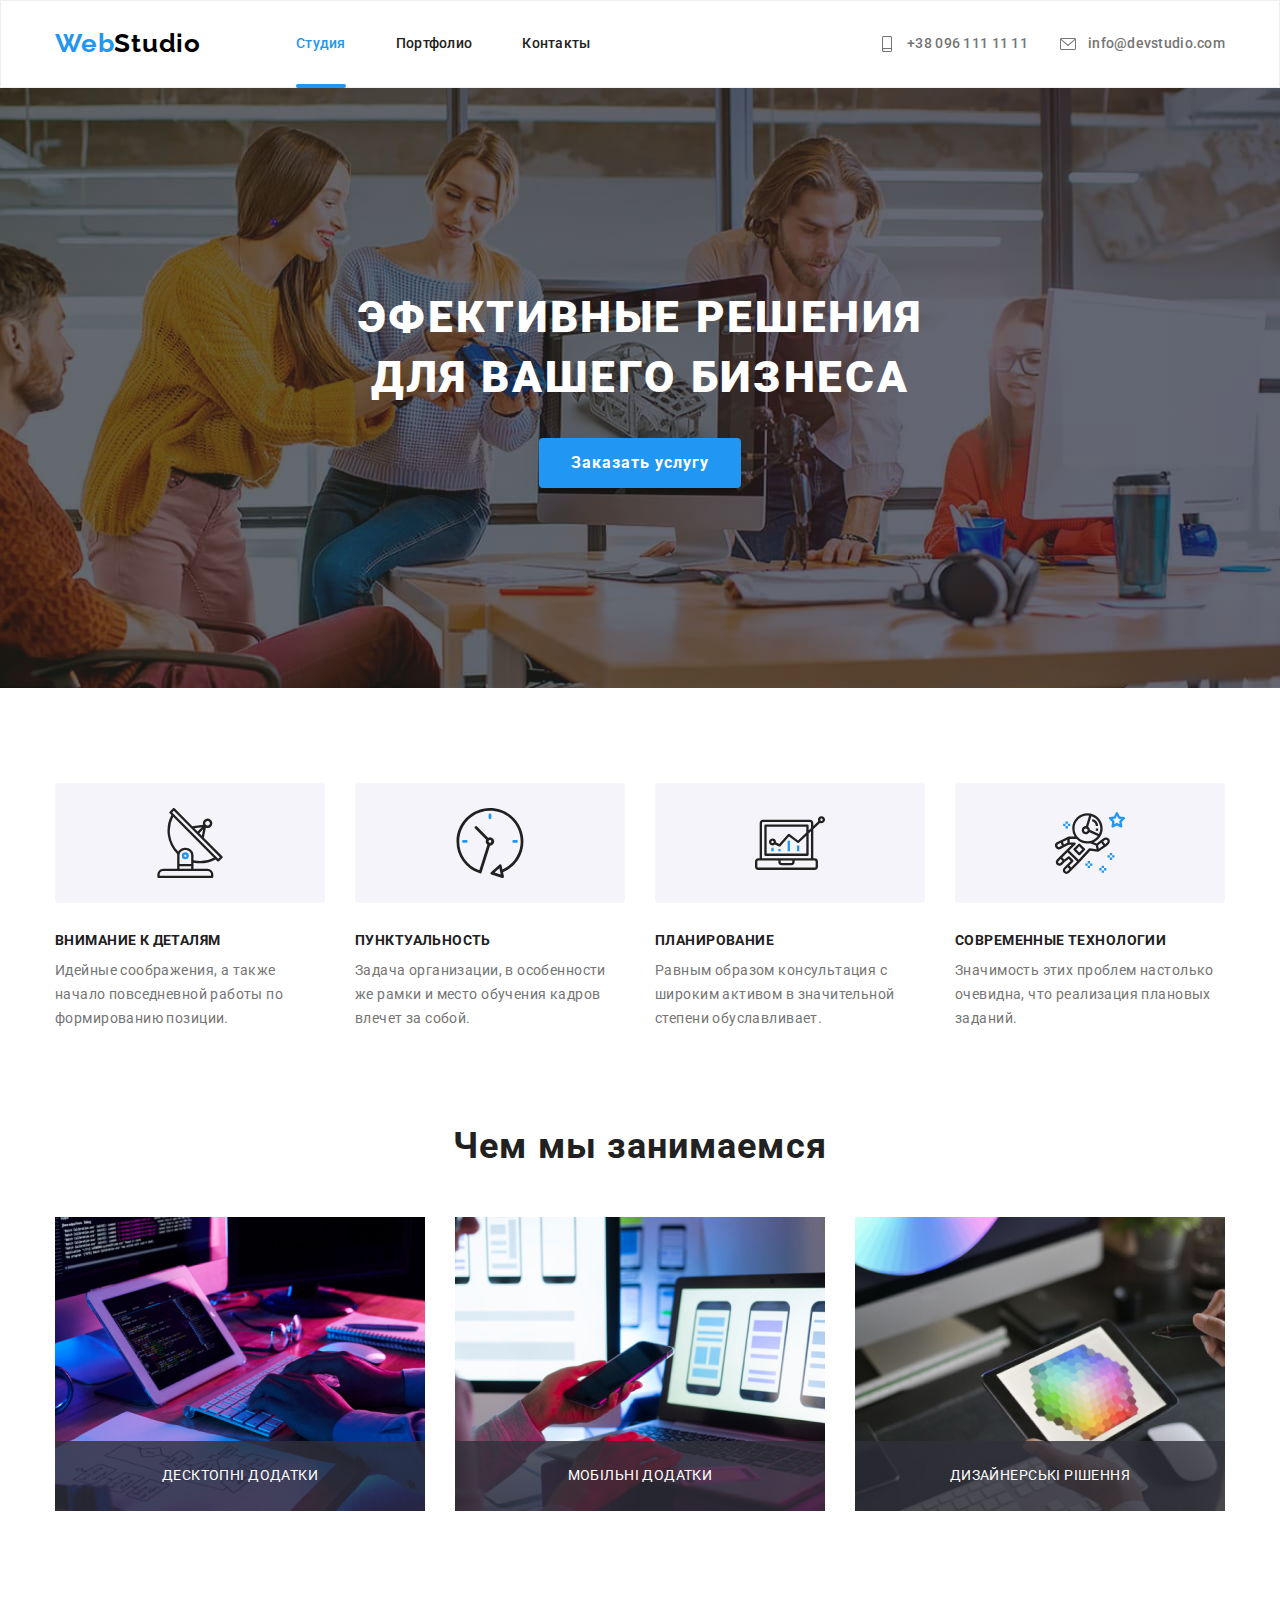
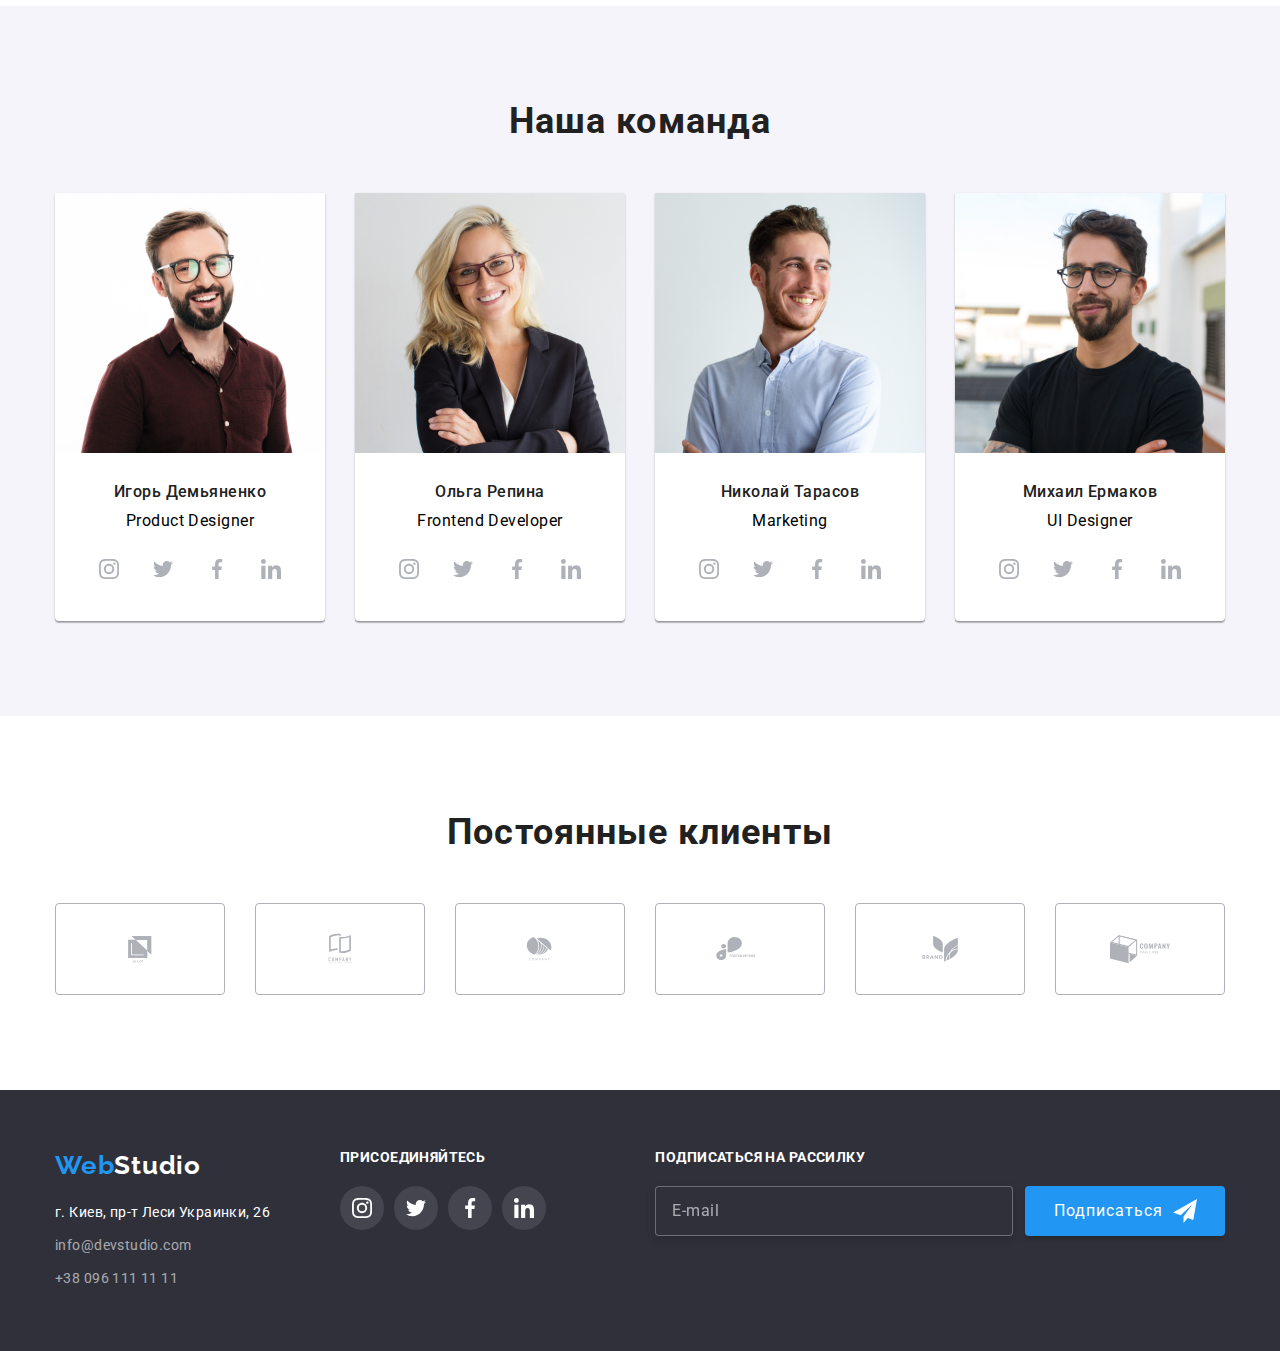
==== commit 92b65fff: "30.08.22" ====
--- a/index.html
+++ b/index.html
@@ -74,8 +74,7 @@
           class="menu-open"
           type="button"
           aria-expanded="false"
-          aria-controls="menu-container"
-          data-menu-button
+          aria-controls="mob-menu"
         >
           <svg
             class=""
@@ -90,7 +89,7 @@
           </svg>
         </button>
       </div>
-      <!------------------- Мобильное меню --------- -->
+
       <div class="mob-menu is-hidden">
         <div class="container">
           <div class="mob-top">
@@ -99,7 +98,7 @@
               id="mob-menu"
               type="button"
               aria-expanded="false"
-              aria-controls="menu-container"
+              aria-controls="mob-menu"
             >
               <svg
                 class=""
@@ -164,7 +163,7 @@
         </div>
       </div>
     </header>
-    <!---------------------Основной контент------------->
+
     <main>
       <!--Герой-->
       <section class="hero">
--- a/css/main.min.css
+++ b/css/main.min.css
@@ -1 +1 @@
-:root{--timing-cubic: cubic-bezier(0.4, 0, 0.2, 1)}*,*::before,*::after{box-sizing:inherit}h1,h2,h3,h4,h5,h6,p{margin:0}img{display:block;max-width:100%;height:auto;width:100%}ul{margin:0;padding:0;list-style:0}a{text-decoration:none}address{font-style:normal}html{box-sizing:border-box}body{margin:0;font-family:"Raleway",sans-serif;font-family:"Roboto",sans-serif;background:#fff}body.modal-open{overflow:hidden}.list{list-style:none}.no-scroll{overflow:hidden}.visually-hidden{position:absolute;white-space:nowrap;width:1px;height:1px;overflow:hidden;border:0;padding:0;clip:rect(0 0 0 0);clip-path:inset(50%);margin:-1px}.container{width:100%;padding-right:15px;padding-left:15px;margin-right:auto;margin-left:auto}@media screen and (min-width: 480px){.container{max-width:480px}}@media screen and (min-width: 768px){.container{max-width:768px}}@media screen and (min-width: 1200px){.container{max-width:1200px}}.logo{font-weight:700;font-size:26px;line-height:1.19;letter-spacing:.03em}.span__logo{font-family:"Raleway";font-style:normal;font-weight:700;font-size:26px;line-height:1.19;letter-spacing:.03em;text-decoration:none;color:#2196f3}.span__studio{font-family:"Raleway";font-weight:700;font-size:26px;line-height:31px;letter-spacing:.03em}.span__studio--color-ligt{color:#fff}.span__studio--color-dark{color:#000}.socials{display:flex;justify-content:center;gap:10px;padding-bottom:30px}.socials__link{width:44px;height:44px;border-radius:50%;background-color:#fff;display:flex;align-items:center;justify-content:center;transition:background-color 250ms cubic-bezier(0.4, 0, 0.2, 1),fill 250ms cubic-bezier(0.4, 0, 0.2, 1)}.socials__link:hover,.socials__link:focus{background-color:#2196f3;fill:#fff}.socials__link--color-light{fill:#afb1b8}.socials__link--color-dark{background-color:rgba(255,255,255,.1);fill:#fff}.backdrop{position:fixed;top:0;left:0;width:100%;height:100%;background-color:rgba(0,0,0,.2);opacity:1;transition:opacity 250ms cubic-bezier(0.4, 0, 0.2, 1),visibility 250ms cubic-bezier(0.4, 0, 0.2, 1);overflow-y:scroll}.backdrop.is-hidden{visibility:hidden;opacity:0;pointer-events:none}.modal{position:absolute;margin:95px 15px;padding:40px;border-radius:4px;background:#fff;box-shadow:0px 1px 3px rgba(0,0,0,.12),0px 1px 1px rgba(0,0,0,.14),0px 2px 1px rgba(0,0,0,.2);transition:transform 250ms cubic-bezier(0.4, 0, 0.2, 1)}.backdrop.is-hidden .modal{transform:translate(-50%, -50%) scale(0)}@media screen and (min-width: 480px){.modal{top:50%;left:50%;transform:translate(-50%, -50%) scale(1);width:480px;height:609px}}@media screen and (min-width: 1200px){.modal{width:528px;font-size:44px}}.modal-icon{position:absolute;width:30px;height:30px;top:10px;right:10px;cursor:pointer;border-radius:50%;outline:rgba(0,0,0,0);padding:6px;background-color:#fff;border:1px solid rgba(0,0,0,.1);transition:fill 250ms cubic-bezier(0.4, 0, 0.2, 1),border 250ms cubic-bezier(0.4, 0, 0.2, 1)}.modal-icon:hover{fill:#2196f3;border:1px solid #2196f3}.Form{display:block;margin:0}.form-field{margin-bottom:10px}.form-title{display:block;font-weight:700;font-size:20px;line-height:1.15;text-align:center;letter-spacing:.03em;margin-bottom:12px;color:#212121}.form-lable{display:flex;flex-direction:column;margin-bottom:4px;font-size:12px;line-height:1.16;letter-spacing:.01em;color:#757575}.form-div{position:relative}.form-input{padding-left:40px;width:100%;height:40px;left:576px;top:450px;font-size:12px;line-height:14px;letter-spacing:.01em;outline:rgba(0,0,0,0);color:#757575;border:1px solid rgba(33,33,33,.2);border-radius:4px;transition:border 250ms cubic-bezier(0.4, 0, 0.2, 1)}.form-div:focus-within>.form-input{border:1px solid #2196f3}.form-input-icon{position:absolute;top:50%;left:12px;transform:translateY(-50%);transition:fill 250ms cubic-bezier(0.4, 0, 0.2, 1)}.form-input:focus~.form-input-icon{fill:#2196f3}.form-coment{margin-bottom:20px}.form-texterea{display:block;resize:none;width:100%;height:120px;font-size:12px;line-height:14px;letter-spacing:.01em;color:#757575;outline:rgba(0,0,0,0);padding:12px 16px;border:1px solid rgba(33,33,33,.2);border-radius:4px;transition:border 250ms cubic-bezier(0.4, 0, 0.2, 1)}.form-texterea::placeholder{font-size:12px;line-height:14px;letter-spacing:.01em;color:rgba(117,117,117,.5)}.form-coment:focus-within>.form-texterea{border:1px solid #2196f3}.checkbox-label{display:flex;align-items:center;font-weight:400;font-size:14px;line-height:1.71;letter-spacing:.03em;justify-content:center;color:#757575}.checkbox-label span{display:flex;align-items:center;justify-content:center;width:16px;height:15px;border:1px solid #212121;border-radius:2px;margin-right:10px;transition:border 250ms cubic-bezier(0.4, 0, 0.2, 1),background-color 250ms cubic-bezier(0.4, 0, 0.2, 1)}.checkbox:checked+.checkbox-label span{background-color:#2196f3;border:0}.checkbox:focus+.checkbox:checked+.checkbox-label span{border-color:#2196f3}.checkbox-icon{fill:rgba(0,0,0,0);transition:fill 250ms cubic-bezier(0.4, 0, 0.2, 1)}.checkbox:checked+.checkbox-label .checkbox-icon{fill:#fff}.checkbox-link{font-weight:400;font-size:14px;line-height:1.71;letter-spacing:.03em;text-decoration-line:underline;color:#2196f3}.form-checkbox{margin-bottom:30px}.form-batton{display:block;margin:0 auto;align-items:center;width:200px;height:50px;color:#fff;background:#2196f3;box-shadow:0px 4px 4px rgba(0,0,0,.15);border-radius:4px;border-width:0}.header{position:relative;background-color:#fff;border:1px solid #eee}.container-nav{display:flex;align-items:center}.navigasion{display:flex;align-items:center;justify-content:space-between;width:100%}.menu-container{background-color:#fff}@media screen and (max-width: 767px){.menu-container{display:none;position:absolute;top:100%;left:0;width:100%;padding:40px}}@media screen and (min-width: 768px){.menu-container{display:flex;justify-content:space-between;flex-grow:1}}@media screen and (max-width: 767px){.navigasion__list{margin-bottom:300px}}@media screen and (min-width: 768px){.navigasion__list{display:flex;margin-left:95px}.navigasion__list .navigasion__item+.navigasion__item{margin-left:50px}}.navigasion__link{position:relative;display:block;padding-top:16px;padding-bottom:16px;text-decoration:none;color:#212121;font-weight:500;font-size:40px;line-height:1.14;letter-spacing:.02em;cursor:pointer;transition:color 250ms cubic-bezier(0.4, 0, 0.2, 1)}.navigasion__link:hover,.navigasion__link:focus{color:#2196f3}@media screen and (min-width: 768px){.navigasion__link{padding-top:35px;padding-bottom:35px;font-size:14px}}@media screen and (min-width: 768px){.contacts__list{display:flex;flex-direction:column-reverse}}@media screen and (min-width: 1200px){.contacts__list{display:flex;flex-direction:row;align-items:center;gap:30px}}.contacts__conect{display:flex;align-items:center;font-style:normal;font-weight:500;font-size:14px;line-height:1.14;letter-spacing:.02em;color:#757575;padding-top:16px;padding-bottom:16px;transition:color 250ms cubic-bezier(0.4, 0, 0.2, 1)}.contacts__conect:hover,.contacts__conect:focus{color:#2196f3;transition:background-color 250ms cubic-bezier(0.4, 0, 0.2, 1),color 250ms cubic-bezier(0.4, 0, 0.2, 1)}@media screen and (min-width: 768px){.contacts__conect{padding-top:10px;padding-bottom:10px}}@media screen and (max-width: 767px){.contacts__tel{font-size:34px;color:#2196f3}}@media screen and (max-width: 767px){.contacts__mail{font-size:24px;margin-bottom:65px}}.contacts__icon{margin-right:10px;fill:#757575;height:16px;width:20px;fill:currentColor}.contacts__icon:hover,.contacts__icon:focus{color:#2196f3;transition:background-color 250ms cubic-bezier(0.4, 0, 0.2, 1),color 250ms cubic-bezier(0.4, 0, 0.2, 1)}@media screen and (max-width: 767px){.contacts__icon{display:none}}@media screen and (max-width: 767px){.mob-menu-cocials{display:flex;gap:20px;width:100%;flex-wrap:wrap}}@media screen and (min-width: 768px){.mob-menu-cocials{display:none}}.menu-open,.menu-close{display:block;background-color:#fff;color:#000;cursor:pointer;border:none;padding:0;margin-left:auto;transition:background-color 250ms cubic-bezier(0.4, 0, 0.2, 1),color 250ms cubic-bezier(0.4, 0, 0.2, 1)}.menu-open:hover,.menu-close:hover{fill:#2196f3}@media screen and (min-width: 768px){.menu-open,.menu-close{display:none}}.mob-menu{position:fixed;z-index:2;width:100vw;height:100vh;background-color:#fff;top:0;padding-top:10px;padding-left:40px;overflow:auto}.mob-menu>.container{display:flex;flex-direction:column;height:100%;justify-content:space-between}.mob-menu-nav__item:not(:last-child){margin-bottom:32px}.mob-menu-nav__link{font-weight:500;font-size:40px;line-height:1.17;letter-spacing:.02em;color:#212121}.mob-menu-contacts__list{margin-bottom:64px}.mob-menu-contacts__item:not(:last-child){margin-bottom:32px}.mob-menu-contacts__tel{font-weight:500;font-size:28px;line-height:1.1764705882;letter-spacing:.02em;color:#2196f3;margin-bottom:32px}.mob-menu-contacts__mail{font-weight:500;font-size:24px;line-height:1.1666666667;letter-spacing:.02em;color:#757575}.mob-menu-cocials{display:flex;gap:10px;margin-bottom:50px}.mob-menu-cocials__item:not(:first-child){border-left:1px solid rgba(33,33,33,.2);padding-left:10px}.mob-menu-cocials__link{font-weight:500;font-size:18px;line-height:1.2222222222;letter-spacing:.02em;color:#2196f3}.active{color:#2196f3}@media screen and (min-width: 768px){.active::after{position:absolute;display:block;content:"";bottom:-1px;right:0;width:100%;background-color:#2196f3;height:4px;border-radius:2px}}.hero{margin-right:auto;margin-left:auto;background-repeat:no-repeat;background-position:center;background-size:cover;max-width:1600px;padding:200px 0;background-color:#2f303a;background-image:linear-gradient(to right, rgba(49, 58, 47, 0.4), rgba(47, 48, 58, 0.4)),url(../imag/hero-mob.jpg)}@media(min-device-pixel-ratio: 2),(min-resolution: 192dpi),(min-resolution: 2dppx){.hero{background-image:linear-gradient(to right, rgba(49, 58, 47, 0.4), rgba(47, 48, 58, 0.4)),url(../imag/hero-mob2x.jpg)}}@media screen and (min-width: 768px){.hero{background-image:linear-gradient(to right, rgba(49, 58, 47, 0.4), rgba(47, 48, 58, 0.4)),url(../imag/hero-tablet.jpg)}}@media screen and (min-width: 768px)and (min-device-pixel-ratio: 2),screen and (min-width: 768px)and (min-resolution: 192dpi),screen and (min-width: 768px)and (min-resolution: 2dppx){.hero{background-image:linear-gradient(to right, rgba(49, 58, 47, 0.4), rgba(47, 48, 58, 0.4)),url(../imag/hero-tablet2x.jpg)}}@media screen and (min-width: 1200px){.hero{background-image:linear-gradient(to right, rgba(49, 58, 47, 0.4), rgba(47, 48, 58, 0.4)),url(../imag/hero-bg.jpg)}}@media screen and (min-width: 1200px)and (min-device-pixel-ratio: 2),screen and (min-width: 1200px)and (min-resolution: 192dpi),screen and (min-width: 1200px)and (min-resolution: 2dppx){.hero{background-image:linear-gradient(to right, rgba(49, 58, 47, 0.4), rgba(47, 48, 58, 0.4)),url(../imag/hero-bg2x.jpg)}}.hero__title{font-weight:900;font-size:26px;line-height:1.61;text-align:center;letter-spacing:.06em;text-transform:uppercase;color:#fff;margin:0 auto;margin-bottom:30px}@media screen and (min-width: 480px){.hero__title{max-width:360px}}@media screen and (min-width: 1200px){.hero__title{max-width:673px;font-size:44px;line-height:1.36}}.hero__but{display:block;margin:0 auto;border-radius:4px;padding:10px 32px;font-weight:700;font-size:16px;line-height:1.88;align-items:center;text-align:center;letter-spacing:.06em;color:#fff;background-color:#2196f3;box-shadow:0px 4px 4px rgba(0,0,0,.15);cursor:pointer;border-width:0;transition:background-color 250ms cubic-bezier(0.4, 0, 0.2, 1),color 250ms cubic-bezier(0.4, 0, 0.2, 1)}.hero__but:hover{color:#2196f3;background-color:#fff}.advantages{padding-top:60px;padding-bottom:60px}@media screen and (min-width: 1200px){.advantages{padding-bottom:95px;padding-top:95px}}.advantages__list{display:flex;border-radius:4px;flex-wrap:wrap;gap:30px}.advantages__icon{display:flex;background-color:#f5f4fa;width:100%;height:120px;margin-bottom:30px;border-radius:4px;align-items:center;justify-content:center}.advantages__item{width:100%}@media screen and (min-width: 768px){.advantages__item{width:calc((100% - 30px)/2)}}@media screen and (min-width: 1200px){.advantages__item{width:calc((100% - 90px)/4)}}.advantages__title{font-weight:700;font-size:14px;line-height:1.14;letter-spacing:.03em;text-transform:uppercase;text-align:center;color:#212121;margin-bottom:10px}@media screen and (min-width: 768px){.advantages__title{text-align:left}}.advantages__text{font-weight:400;font-size:14px;line-height:1.71;letter-spacing:.03em;color:#757575}.work{padding-bottom:95px}@media screen and (max-width: 1200px){.work{display:none}}.work__title{font-weight:700;font-size:36px;line-height:42px;text-align:center;letter-spacing:.03em;color:#212121;margin-bottom:50px}.work__list{display:flex;gap:30px}.work__item{position:relative;width:calc((100% - 60px)/3);max-width:100%;height:auto}.work__text{display:flex;position:absolute;bottom:0px;font-size:14px;line-height:1.14;letter-spacing:.03em;text-transform:uppercase;align-items:center;justify-content:center;width:100%;height:70px;color:#fff;background-color:rgba(47,48,58,.8)}.team{background:#f5f4fa;padding-top:60px;padding-bottom:60px}@media screen and (min-width: 1200px){.team{padding-bottom:95px;padding-top:95px}}.team__title{font-weight:700;font-size:28px;line-height:1.16;text-align:center;letter-spacing:.03em;color:#212121;margin-bottom:30px}@media screen and (min-width: 1200px){.team__title{font-size:36px;margin-bottom:50px}}.team__list{display:flex;gap:30px;flex-wrap:wrap}.team__item{background:#fff;box-shadow:0px 1px 3px rgba(0,0,0,.12),0px 1px 1px rgba(0,0,0,.14),0px 2px 1px rgba(0,0,0,.2);border-radius:0px 0px 4px 4px;width:100%}@media screen and (min-width: 768px){.team__item{width:calc((100% - 30px)/2)}}@media screen and (min-width: 1200px){.team__item{width:calc((100% - 90px)/4)}}.team-title__name{font-weight:500;font-size:16px;line-height:1.18;text-align:center;letter-spacing:.03em;color:#212121;text-align:center;padding-top:30px;margin-bottom:10px}.team__text{font-weight:400;font-size:16px;line-height:1.18;text-align:center;letter-spacing:.03em;fill:currentColor;margin-bottom:16px}.clients{background:#fff;padding-top:60px;padding-bottom:60px}@media screen and (min-width: 1200px){.clients{padding-bottom:95px;padding-top:95px}}.clients__title{font-weight:700;font-size:28px;line-height:1.1666666667;margin-bottom:30px;text-align:center;letter-spacing:.03em;color:#212121}@media screen and (min-width: 1200px){.clients__title{font-size:36px;margin-bottom:50px}}.clients__list{display:flex;gap:30px;flex-wrap:wrap}.clients__item{width:100%}@media screen and (min-width: 480px){.clients__item{width:calc((100% - 30px)/2)}}@media screen and (min-width: 768px){.clients__item{width:calc((100% - 60px)/3)}}@media screen and (min-width: 1200px){.clients__item{width:calc((100% - 150px)/6)}}.clients__link{display:flex;height:92px;align-items:center;justify-content:center;border:1px solid #afb1b8;border-radius:4px;color:#afb1b8;transition:color 250ms cubic-bezier(0.4, 0, 0.2, 1),border-color 250ms cubic-bezier(0.4, 0, 0.2, 1)}.clients__link{fill:currentColor}.clients__link:hover,.clients__link:focus{border-color:#2196f3;color:#2196f3}.footer{background:#2f303a;text-align:center;padding-top:60px}@media screen and (min-width: 768px){.contacts-futer{display:flex;justify-content:space-between;margin-left:75px;margin-right:90px}}@media screen and (min-width: 1200px){.container-futer{text-align:start;display:flex;flex-wrap:wrap;justify-content:space-between}.contacts-futer{margin:0}}.logo__futer{margin-bottom:20px}.adres__item{margin-bottom:9px;transition:color 250ms cubic-bezier(0.4, 0, 0.2, 1)}.adres__item:last-child{margin-bottom:60px}.adres__gps{font-style:normal;font-weight:400;font-size:14px;line-height:1.71;letter-spacing:.03em;color:#fff;text-decoration:none;transition:color 250ms cubic-bezier(0.4, 0, 0.2, 1)}.adres__gps:focus,.adres__gps:hover{color:#2196f3}.adres__text{font-style:normal;font-weight:400;font-size:14px;line-height:1.71;letter-spacing:.03em;color:rgba(255,255,255,.6);transition:color 250ms cubic-bezier(0.4, 0, 0.2, 1)}.adres__text:focus,.adres__text:hover{color:#2196f3}.join__content{margin-bottom:40px}@media screen and (min-width: 1200px){.join__content{margin-right:12px;margin-left:70px}}.join__title{font-weight:700;font-size:14px;line-height:1.14;letter-spacing:.03em;text-transform:uppercase;color:#fff;margin-bottom:20px}@media screen and (min-width: 1200px){.form-futer{display:flex}}.form-futer__title{font-weight:700;font-size:14px;line-height:1.14;letter-spacing:.03em;text-transform:uppercase;margin-bottom:20px;color:#fff}.form-futer__input{outline:rgba(0,0,0,0);display:block;width:100%;height:50px;margin:0;font-weight:400;font-size:16px;padding-left:16px;margin-bottom:20px;line-height:1.25;color:rgba(255,255,255,.6);background:#2f303a;border:1px solid rgba(255,255,255,.3);filter:drop-shadow(0px 4px 4px rgba(0, 0, 0, 0.15));border-radius:4px;transition:border 250ms cubic-bezier(0.4, 0, 0.2, 1)}.form-futer__input::placeholder{font-weight:400;font-size:16px;line-height:1.25;align-items:center;letter-spacing:.03em;color:rgba(255,255,255,.6)}.form-futer:focus-within>.form-futer__input{border:1px solid #2196f3}@media screen and (min-width: 768px){.form-futer__input{width:450px;margin-left:152px;margin-right:166px}}@media screen and (min-width: 1200px){.form-futer__input{margin-right:12px;margin-left:0px;width:358px}}.form-futer__btn{height:50px;outline:rgba(0,0,0,0);cursor:pointer;align-items:center;text-align:center;letter-spacing:.06em;font-size:16px;line-height:1.87x;padding:10px 62px 10px 29px;color:#fff;background-color:#2196f3;box-shadow:0px 4px 4px rgba(0,0,0,.15);border-radius:4px;border-width:0}.form-btn{position:relative;display:inline-block;margin-bottom:60px}.form-icon{position:absolute;fill:#fff;top:50%;right:28px;transform:translateY(-50%)}.portf-non{display:none}.portfolio{padding-top:95px;padding-bottom:95px}.list-nav{display:flex;flex-wrap:wrap;margin-bottom:40px}.list-nav .list-nav__item:not(:last-child){margin-right:8px;margin-bottom:15px}@media screen and (min-width: 768px){.list-nav{justify-content:center;margin-bottom:50px}}.list-nav__btn{border:0;font-weight:500;font-size:16px;line-height:1.62;text-align:center;letter-spacing:.03em;background-color:#f5f4fa;color:#212121;cursor:pointer;border-radius:4px;padding:6px 22px;transition:background-color 250ms cubic-bezier(0.4, 0, 0.2, 1),color 250ms cubic-bezier(0.4, 0, 0.2, 1),box-shadow 250ms cubic-bezier(0.4, 0, 0.2, 1)}.list-nav__btn:hover,.list-nav__btn:focus{background-color:#2196f3;color:#fff;box-shadow:0px 3px 1px rgba(0,0,0,.1),0px 1px 2px rgba(0,0,0,.08),0px 2px 2px rgba(0,0,0,.12)}.portfolio__list{display:flex;flex-wrap:wrap;padding:0;list-style:none;gap:30px}.portfolio__item{width:370px}@media screen and (min-width: 768px){.portfolio__item{width:calc((100% - 30px)/2)}}@media screen and (min-width: 1200px){.portfolio__item{width:calc((100% - 90px)/3)}}.portfolio__tumb{position:relative;overflow:hidden}.portfolio__text-action{position:absolute;display:inline-block;padding:63px 24px;top:0;left:0;font-weight:400;font-size:18px;line-height:1.56;letter-spacing:.03em;color:#fff;background-color:rgba(33,150,243,.9);opacity:0;transition:transform 250ms cubic-bezier(0.4, 0, 0.2, 1),opacity 250ms cubic-bezier(0.4, 0, 0.2, 1);transform:translateY(100%)}.portfolio__link:hover .portfolio__text-action{transform:translateY(0);opacity:1}.portfolio__link:focus .portfolio__text-action{transform:translateY(0)}.portfolio__link{transition:box-shadow 250ms cubic-bezier(0.4, 0, 0.2, 1)}.portfolio__link:hover,.portfolio__link:focus{display:block;box-shadow:0px 1px 1px rgba(0,0,0,.12),0px 4px 4px rgba(0,0,0,.06),1px 4px 6px rgba(0,0,0,.16);cursor:pointer}.portfolio__naim{padding:20px 24px;border-bottom:1px solid #eee;border-left:1px solid #eee;border-right:1px solid #eee}.portfolio__title{font-weight:700;font-size:18px;line-height:2;letter-spacing:.06em;color:#212121;margin-top:0px;margin-bottom:4px}.portfolio__text{font-weight:400;font-size:16px;line-height:1.88;letter-spacing:.03em;color:#757575}/*# sourceMappingURL=main.min.css.map */+:root{--timing-cubic: cubic-bezier(0.4, 0, 0.2, 1)}*,*::before,*::after{box-sizing:inherit}h1,h2,h3,h4,h5,h6,p{margin:0}img{display:block;max-width:100%;height:auto;width:100%}ul{margin:0;padding:0;list-style:0}a{text-decoration:none}address{font-style:normal}html{box-sizing:border-box}body{margin:0;font-family:"Raleway",sans-serif;font-family:"Roboto",sans-serif;background:#fff}body.modal-open{overflow:hidden}.list{list-style:none}.no-scroll{overflow:hidden}.visually-hidden{position:absolute;white-space:nowrap;width:1px;height:1px;overflow:hidden;border:0;padding:0;clip:rect(0 0 0 0);clip-path:inset(50%);margin:-1px}.container{width:100%;padding-right:15px;padding-left:15px;margin-right:auto;margin-left:auto}@media screen and (min-width: 480px){.container{max-width:480px}}@media screen and (min-width: 768px){.container{max-width:768px}}@media screen and (min-width: 1200px){.container{max-width:1200px}}.logo{font-weight:700;font-size:26px;line-height:1.19;letter-spacing:.03em}.span__logo{font-family:"Raleway";font-style:normal;font-weight:700;font-size:26px;line-height:1.19;letter-spacing:.03em;text-decoration:none;color:#2196f3}.span__studio{font-family:"Raleway";font-weight:700;font-size:26px;line-height:31px;letter-spacing:.03em}.span__studio--color-ligt{color:#fff}.span__studio--color-dark{color:#000}.socials{display:flex;justify-content:center;gap:10px;padding-bottom:30px}.socials__link{width:44px;height:44px;border-radius:50%;background-color:#fff;display:flex;align-items:center;justify-content:center;transition:background-color 250ms cubic-bezier(0.4, 0, 0.2, 1),fill 250ms cubic-bezier(0.4, 0, 0.2, 1)}.socials__link:hover,.socials__link:focus{background-color:#2196f3;fill:#fff}.socials__link--color-light{fill:#afb1b8}.socials__link--color-dark{background-color:rgba(255,255,255,.1);fill:#fff}.backdrop{position:fixed;top:0;left:0;width:100%;height:100%;background-color:rgba(0,0,0,.2);opacity:1;transition:opacity 250ms cubic-bezier(0.4, 0, 0.2, 1),visibility 250ms cubic-bezier(0.4, 0, 0.2, 1);overflow-y:scroll}.backdrop.is-hidden{visibility:hidden;opacity:0;pointer-events:none}.modal{position:absolute;margin:95px 15px;padding:40px;border-radius:4px;background:#fff;box-shadow:0px 1px 3px rgba(0,0,0,.12),0px 1px 1px rgba(0,0,0,.14),0px 2px 1px rgba(0,0,0,.2);transition:transform 250ms cubic-bezier(0.4, 0, 0.2, 1)}.backdrop.is-hidden .modal{transform:translate(-50%, -50%) scale(0)}@media screen and (min-width: 480px){.modal{top:50%;left:50%;transform:translate(-50%, -50%) scale(1);width:480px;height:609px}}@media screen and (min-width: 1200px){.modal{width:528px;font-size:44px}}.modal-icon{position:absolute;width:30px;height:30px;top:10px;right:10px;cursor:pointer;border-radius:50%;outline:rgba(0,0,0,0);padding:6px;background-color:#fff;border:1px solid rgba(0,0,0,.1);transition:fill 250ms cubic-bezier(0.4, 0, 0.2, 1),border 250ms cubic-bezier(0.4, 0, 0.2, 1)}.modal-icon:hover{fill:#2196f3;border:1px solid #2196f3}.Form{display:block;margin:0}.form-field{margin-bottom:10px}.form-title{display:block;font-weight:700;font-size:20px;line-height:1.15;text-align:center;letter-spacing:.03em;margin-bottom:12px;color:#212121}.form-lable{display:flex;flex-direction:column;margin-bottom:4px;font-size:12px;line-height:1.16;letter-spacing:.01em;color:#757575}.form-div{position:relative}.form-input{padding-left:40px;width:100%;height:40px;left:576px;top:450px;font-size:12px;line-height:14px;letter-spacing:.01em;outline:rgba(0,0,0,0);color:#757575;border:1px solid rgba(33,33,33,.2);border-radius:4px;transition:border 250ms cubic-bezier(0.4, 0, 0.2, 1)}.form-div:focus-within>.form-input{border:1px solid #2196f3}.form-input-icon{position:absolute;top:50%;left:12px;transform:translateY(-50%);transition:fill 250ms cubic-bezier(0.4, 0, 0.2, 1)}.form-input:focus~.form-input-icon{fill:#2196f3}.form-coment{margin-bottom:20px}.form-texterea{display:block;resize:none;width:100%;height:120px;font-size:12px;line-height:14px;letter-spacing:.01em;color:#757575;outline:rgba(0,0,0,0);padding:12px 16px;border:1px solid rgba(33,33,33,.2);border-radius:4px;transition:border 250ms cubic-bezier(0.4, 0, 0.2, 1)}.form-texterea::placeholder{font-size:12px;line-height:14px;letter-spacing:.01em;color:rgba(117,117,117,.5)}.form-coment:focus-within>.form-texterea{border:1px solid #2196f3}.checkbox-label{display:flex;align-items:center;font-weight:400;font-size:14px;line-height:1.71;letter-spacing:.03em;justify-content:center;color:#757575}.checkbox-label span{display:flex;align-items:center;justify-content:center;width:16px;height:15px;border:1px solid #212121;border-radius:2px;margin-right:10px;transition:border 250ms cubic-bezier(0.4, 0, 0.2, 1),background-color 250ms cubic-bezier(0.4, 0, 0.2, 1)}.checkbox:checked+.checkbox-label span{background-color:#2196f3;border:0}.checkbox:focus+.checkbox:checked+.checkbox-label span{border-color:#2196f3}.checkbox-icon{fill:rgba(0,0,0,0);transition:fill 250ms cubic-bezier(0.4, 0, 0.2, 1)}.checkbox:checked+.checkbox-label .checkbox-icon{fill:#fff}.checkbox-link{font-weight:400;font-size:14px;line-height:1.71;letter-spacing:.03em;text-decoration-line:underline;color:#2196f3}.form-checkbox{margin-bottom:30px}.form-batton{display:block;margin:0 auto;align-items:center;width:200px;height:50px;color:#fff;background:#2196f3;box-shadow:0px 4px 4px rgba(0,0,0,.15);border-radius:4px;border-width:0}.header{position:relative;background-color:#fff;border:1px solid #eee}.container-nav{display:flex;align-items:center}.navigasion{display:flex;align-items:center;justify-content:space-between;width:100%}.menu-container{background-color:#fff}@media screen and (max-width: 767px){.menu-container{display:none;position:absolute;top:100%;left:0;width:100%;padding:40px}}@media screen and (min-width: 768px){.menu-container{display:flex;justify-content:space-between;flex-grow:1}}@media screen and (max-width: 767px){.navigasion__list{margin-bottom:300px}}@media screen and (min-width: 768px){.navigasion__list{display:flex;margin-left:95px}.navigasion__list .navigasion__item+.navigasion__item{margin-left:50px}}.navigasion__link{position:relative;display:block;padding-top:16px;padding-bottom:16px;text-decoration:none;color:#212121;font-weight:500;font-size:40px;line-height:1.14;letter-spacing:.02em;cursor:pointer;transition:color 250ms cubic-bezier(0.4, 0, 0.2, 1)}.navigasion__link:hover,.navigasion__link:focus{color:#2196f3}@media screen and (min-width: 768px){.navigasion__link{padding-top:35px;padding-bottom:35px;font-size:14px}}@media screen and (min-width: 768px){.contacts__list{display:flex;flex-direction:column-reverse}}@media screen and (min-width: 1200px){.contacts__list{display:flex;flex-direction:row;align-items:center;gap:30px}}.contacts__conect{display:flex;align-items:center;font-style:normal;font-weight:500;font-size:14px;line-height:1.14;letter-spacing:.02em;color:#757575;padding-top:16px;padding-bottom:16px;transition:color 250ms cubic-bezier(0.4, 0, 0.2, 1)}.contacts__conect:hover,.contacts__conect:focus{color:#2196f3;transition:background-color 250ms cubic-bezier(0.4, 0, 0.2, 1),color 250ms cubic-bezier(0.4, 0, 0.2, 1)}@media screen and (min-width: 768px){.contacts__conect{padding-top:10px;padding-bottom:10px}}@media screen and (max-width: 767px){.contacts__tel{font-size:34px;color:#2196f3}}@media screen and (max-width: 767px){.contacts__mail{font-size:24px;margin-bottom:65px}}.contacts__icon{margin-right:10px;fill:#757575;height:16px;width:20px;fill:currentColor}.contacts__icon:hover,.contacts__icon:focus{color:#2196f3;transition:background-color 250ms cubic-bezier(0.4, 0, 0.2, 1),color 250ms cubic-bezier(0.4, 0, 0.2, 1)}@media screen and (max-width: 767px){.contacts__icon{display:none}}@media screen and (max-width: 767px){.mob-menu-cocials{display:flex;gap:20px;width:100%;flex-wrap:wrap}}@media screen and (min-width: 768px){.mob-menu-cocials{display:none}}.menu-open,.menu-close{display:block;background-color:#fff;color:#000;cursor:pointer;border:none;padding:0;margin-left:auto;transition:background-color 250ms cubic-bezier(0.4, 0, 0.2, 1),color 250ms cubic-bezier(0.4, 0, 0.2, 1)}.menu-open:hover,.menu-close:hover{fill:#2196f3}.menu-open:hover:focus,.menu-close:hover:focus{fill:#2196f3}@media screen and (min-width: 768px){.menu-open,.menu-close{display:none}}.mob-menu{position:fixed;z-index:2;width:100vw;height:100vh;background-color:#fff;top:0;padding-top:10px;padding-left:40px;overflow:auto}.mob-menu>.container{display:flex;flex-direction:column;height:100%;justify-content:space-between}.is-hidden{opacity:0;visibility:hidden;pointer-events:none}.mob-menu-nav__item:not(:last-child){margin-bottom:32px}.mob-menu-nav__link{font-weight:500;font-size:40px;line-height:1.17;letter-spacing:.02em;color:#212121}.mob-menu-contacts__list{margin-bottom:64px}.mob-menu-contacts__item:not(:last-child){margin-bottom:32px}.mob-menu-contacts__tel{font-weight:500;font-size:28px;line-height:1.1764705882;letter-spacing:.02em;color:#2196f3;margin-bottom:32px}.mob-menu-contacts__mail{font-weight:500;font-size:24px;line-height:1.1666666667;letter-spacing:.02em;color:#757575}.mob-menu-cocials{display:flex;gap:10px;margin-bottom:50px;justify-content:space-around;flex-wrap:nowrap}.mob-menu-cocials__item:not(:first-child){border-left:1px solid rgba(33,33,33,.2);padding-left:10px}.mob-menu-cocials__link{font-weight:500;font-size:18px;line-height:1.2222222222;letter-spacing:.02em;color:#2196f3}@media screen and (max-width: 380px){.mob-menu-cocials__link{font-size:12px;line-height:1.8333333333}}.active{color:#2196f3}@media screen and (min-width: 768px){.active::after{position:absolute;display:block;content:"";bottom:-1px;right:0;width:100%;background-color:#2196f3;height:4px;border-radius:2px}}.hero{margin-right:auto;margin-left:auto;background-repeat:no-repeat;background-position:center;background-size:cover;max-width:1600px;padding:200px 0;background-color:#2f303a;background-image:linear-gradient(to right, rgba(49, 58, 47, 0.4), rgba(47, 48, 58, 0.4)),url(../imag/hero-mob.jpg)}@media(min-device-pixel-ratio: 2),(min-resolution: 192dpi),(min-resolution: 2dppx){.hero{background-image:linear-gradient(to right, rgba(49, 58, 47, 0.4), rgba(47, 48, 58, 0.4)),url(../imag/hero-mob2x.jpg)}}@media screen and (min-width: 768px){.hero{background-image:linear-gradient(to right, rgba(49, 58, 47, 0.4), rgba(47, 48, 58, 0.4)),url(../imag/hero-tablet.jpg)}}@media screen and (min-width: 768px)and (min-device-pixel-ratio: 2),screen and (min-width: 768px)and (min-resolution: 192dpi),screen and (min-width: 768px)and (min-resolution: 2dppx){.hero{background-image:linear-gradient(to right, rgba(49, 58, 47, 0.4), rgba(47, 48, 58, 0.4)),url(../imag/hero-tablet2x.jpg)}}@media screen and (min-width: 1200px){.hero{background-image:linear-gradient(to right, rgba(49, 58, 47, 0.4), rgba(47, 48, 58, 0.4)),url(../imag/hero-bg.jpg)}}@media screen and (min-width: 1200px)and (min-device-pixel-ratio: 2),screen and (min-width: 1200px)and (min-resolution: 192dpi),screen and (min-width: 1200px)and (min-resolution: 2dppx){.hero{background-image:linear-gradient(to right, rgba(49, 58, 47, 0.4), rgba(47, 48, 58, 0.4)),url(../imag/hero-bg2x.jpg)}}.hero__title{font-weight:900;font-size:26px;line-height:1.61;text-align:center;letter-spacing:.06em;text-transform:uppercase;color:#fff;margin:0 auto;margin-bottom:30px}@media screen and (min-width: 480px){.hero__title{max-width:360px}}@media screen and (min-width: 1200px){.hero__title{max-width:673px;font-size:44px;line-height:1.36}}.hero__but{display:block;margin:0 auto;border-radius:4px;padding:10px 32px;font-weight:700;font-size:16px;line-height:1.88;align-items:center;text-align:center;letter-spacing:.06em;color:#fff;background-color:#2196f3;box-shadow:0px 4px 4px rgba(0,0,0,.15);cursor:pointer;border-width:0;transition:background-color 250ms cubic-bezier(0.4, 0, 0.2, 1),color 250ms cubic-bezier(0.4, 0, 0.2, 1)}.hero__but:hover{color:#2196f3;background-color:#fff}.advantages{padding-top:60px;padding-bottom:60px}@media screen and (min-width: 1200px){.advantages{padding-bottom:95px;padding-top:95px}}.advantages__list{display:flex;border-radius:4px;flex-wrap:wrap;gap:30px}.advantages__icon{display:flex;background-color:#f5f4fa;width:100%;height:120px;margin-bottom:30px;border-radius:4px;align-items:center;justify-content:center}.advantages__item{width:100%}@media screen and (min-width: 768px){.advantages__item{width:calc((100% - 30px)/2)}}@media screen and (min-width: 1200px){.advantages__item{width:calc((100% - 90px)/4)}}.advantages__title{font-weight:700;font-size:14px;line-height:1.14;letter-spacing:.03em;text-transform:uppercase;text-align:center;color:#212121;margin-bottom:10px}@media screen and (min-width: 768px){.advantages__title{text-align:left}}.advantages__text{font-weight:400;font-size:14px;line-height:1.71;letter-spacing:.03em;color:#757575}.work{padding-bottom:95px}@media screen and (max-width: 1200px){.work{display:none}}.work__title{font-weight:700;font-size:36px;line-height:42px;text-align:center;letter-spacing:.03em;color:#212121;margin-bottom:50px}.work__list{display:flex;gap:30px}.work__item{position:relative;width:calc((100% - 60px)/3);max-width:100%;height:auto}.work__text{display:flex;position:absolute;bottom:0px;font-size:14px;line-height:1.14;letter-spacing:.03em;text-transform:uppercase;align-items:center;justify-content:center;width:100%;height:70px;color:#fff;background-color:rgba(47,48,58,.8)}.team{background:#f5f4fa;padding-top:60px;padding-bottom:60px}@media screen and (min-width: 1200px){.team{padding-bottom:95px;padding-top:95px}}.team__title{font-weight:700;font-size:28px;line-height:1.16;text-align:center;letter-spacing:.03em;color:#212121;margin-bottom:30px}@media screen and (min-width: 1200px){.team__title{font-size:36px;margin-bottom:50px}}.team__list{display:flex;gap:30px;flex-wrap:wrap}.team__item{background:#fff;box-shadow:0px 1px 3px rgba(0,0,0,.12),0px 1px 1px rgba(0,0,0,.14),0px 2px 1px rgba(0,0,0,.2);border-radius:0px 0px 4px 4px;width:100%}@media screen and (min-width: 768px){.team__item{width:calc((100% - 30px)/2)}}@media screen and (min-width: 1200px){.team__item{width:calc((100% - 90px)/4)}}.team-title__name{font-weight:500;font-size:16px;line-height:1.18;text-align:center;letter-spacing:.03em;color:#212121;text-align:center;padding-top:30px;margin-bottom:10px}.team__text{font-weight:400;font-size:16px;line-height:1.18;text-align:center;letter-spacing:.03em;fill:currentColor;margin-bottom:16px}.clients{background:#fff;padding-top:60px;padding-bottom:60px}@media screen and (min-width: 1200px){.clients{padding-bottom:95px;padding-top:95px}}.clients__title{font-weight:700;font-size:28px;line-height:1.1666666667;margin-bottom:30px;text-align:center;letter-spacing:.03em;color:#212121}@media screen and (min-width: 1200px){.clients__title{font-size:36px;margin-bottom:50px}}.clients__list{display:flex;gap:30px;flex-wrap:wrap}.clients__item{width:100%}@media screen and (min-width: 480px){.clients__item{width:calc((100% - 30px)/2)}}@media screen and (min-width: 768px){.clients__item{width:calc((100% - 60px)/3)}}@media screen and (min-width: 1200px){.clients__item{width:calc((100% - 150px)/6)}}.clients__link{display:flex;height:92px;align-items:center;justify-content:center;border:1px solid #afb1b8;border-radius:4px;color:#afb1b8;transition:color 250ms cubic-bezier(0.4, 0, 0.2, 1),border-color 250ms cubic-bezier(0.4, 0, 0.2, 1)}.clients__link{fill:currentColor}.clients__link:hover,.clients__link:focus{border-color:#2196f3;color:#2196f3}.footer{background:#2f303a;text-align:center;padding-top:60px}@media screen and (min-width: 768px){.contacts-futer{display:flex;justify-content:space-between;margin-left:75px;margin-right:90px}}@media screen and (min-width: 1200px){.container-futer{text-align:start;display:flex;flex-wrap:wrap;justify-content:space-between}.contacts-futer{margin:0}}.logo__futer{margin-bottom:20px}.adres__item{margin-bottom:9px;transition:color 250ms cubic-bezier(0.4, 0, 0.2, 1)}.adres__item:last-child{margin-bottom:60px}.adres__gps{font-style:normal;font-weight:400;font-size:14px;line-height:1.71;letter-spacing:.03em;color:#fff;text-decoration:none;transition:color 250ms cubic-bezier(0.4, 0, 0.2, 1)}.adres__gps:focus,.adres__gps:hover{color:#2196f3}.adres__text{font-style:normal;font-weight:400;font-size:14px;line-height:1.71;letter-spacing:.03em;color:rgba(255,255,255,.6);transition:color 250ms cubic-bezier(0.4, 0, 0.2, 1)}.adres__text:focus,.adres__text:hover{color:#2196f3}.join__content{margin-bottom:40px}@media screen and (min-width: 1200px){.join__content{margin-right:12px;margin-left:70px}}.join__title{font-weight:700;font-size:14px;line-height:1.14;letter-spacing:.03em;text-transform:uppercase;color:#fff;margin-bottom:20px}@media screen and (min-width: 1200px){.form-futer{display:flex}}.form-futer__title{font-weight:700;font-size:14px;line-height:1.14;letter-spacing:.03em;text-transform:uppercase;margin-bottom:20px;color:#fff}.form-futer__input{outline:rgba(0,0,0,0);display:block;width:100%;height:50px;margin:0;font-weight:400;font-size:16px;padding-left:16px;margin-bottom:20px;line-height:1.25;color:rgba(255,255,255,.6);background:#2f303a;border:1px solid rgba(255,255,255,.3);filter:drop-shadow(0px 4px 4px rgba(0, 0, 0, 0.15));border-radius:4px;transition:border 250ms cubic-bezier(0.4, 0, 0.2, 1)}.form-futer__input::placeholder{font-weight:400;font-size:16px;line-height:1.25;align-items:center;letter-spacing:.03em;color:rgba(255,255,255,.6)}.form-futer:focus-within>.form-futer__input{border:1px solid #2196f3}@media screen and (min-width: 768px){.form-futer__input{width:450px;margin-left:152px;margin-right:166px}}@media screen and (min-width: 1200px){.form-futer__input{margin-right:12px;margin-left:0px;width:358px}}.form-futer__btn{height:50px;outline:rgba(0,0,0,0);cursor:pointer;align-items:center;text-align:center;letter-spacing:.06em;font-size:16px;line-height:1.87x;padding:10px 62px 10px 29px;color:#fff;background-color:#2196f3;box-shadow:0px 4px 4px rgba(0,0,0,.15);border-radius:4px;border-width:0}.form-btn{position:relative;display:inline-block;margin-bottom:60px}.form-icon{position:absolute;fill:#fff;top:50%;right:28px;transform:translateY(-50%)}.portf-non{display:none}.portfolio{padding-top:95px;padding-bottom:95px}.list-nav{display:flex;flex-wrap:wrap;margin-bottom:40px}.list-nav .list-nav__item:not(:last-child){margin-right:8px;margin-bottom:15px}@media screen and (min-width: 768px){.list-nav{justify-content:center;margin-bottom:50px}}.list-nav__btn{border:0;font-weight:500;font-size:16px;line-height:1.62;text-align:center;letter-spacing:.03em;background-color:#f5f4fa;color:#212121;cursor:pointer;border-radius:4px;padding:6px 22px;transition:background-color 250ms cubic-bezier(0.4, 0, 0.2, 1),color 250ms cubic-bezier(0.4, 0, 0.2, 1),box-shadow 250ms cubic-bezier(0.4, 0, 0.2, 1)}.list-nav__btn:hover,.list-nav__btn:focus{background-color:#2196f3;color:#fff;box-shadow:0px 3px 1px rgba(0,0,0,.1),0px 1px 2px rgba(0,0,0,.08),0px 2px 2px rgba(0,0,0,.12)}.portfolio__list{display:flex;flex-wrap:wrap;padding:0;list-style:none;gap:30px}.portfolio__item{width:370px}@media screen and (min-width: 768px){.portfolio__item{width:calc((100% - 30px)/2)}}@media screen and (min-width: 1200px){.portfolio__item{width:calc((100% - 90px)/3)}}.portfolio__tumb{position:relative;overflow:hidden}.portfolio__text-action{position:absolute;display:inline-block;padding:63px 24px;top:0;left:0;font-weight:400;font-size:18px;line-height:1.56;letter-spacing:.03em;color:#fff;background-color:rgba(33,150,243,.9);opacity:0;transition:transform 250ms cubic-bezier(0.4, 0, 0.2, 1),opacity 250ms cubic-bezier(0.4, 0, 0.2, 1);transform:translateY(100%)}.portfolio__link:hover .portfolio__text-action{transform:translateY(0);opacity:1}.portfolio__link:focus .portfolio__text-action{transform:translateY(0)}.portfolio__link{transition:box-shadow 250ms cubic-bezier(0.4, 0, 0.2, 1)}.portfolio__link:hover,.portfolio__link:focus{display:block;box-shadow:0px 1px 1px rgba(0,0,0,.12),0px 4px 4px rgba(0,0,0,.06),1px 4px 6px rgba(0,0,0,.16);cursor:pointer}.portfolio__naim{padding:20px 24px;border-bottom:1px solid #eee;border-left:1px solid #eee;border-right:1px solid #eee}.portfolio__title{font-weight:700;font-size:18px;line-height:2;letter-spacing:.06em;color:#212121;margin-top:0px;margin-bottom:4px}.portfolio__text{font-weight:400;font-size:16px;line-height:1.88;letter-spacing:.03em;color:#757575}/*# sourceMappingURL=main.min.css.map */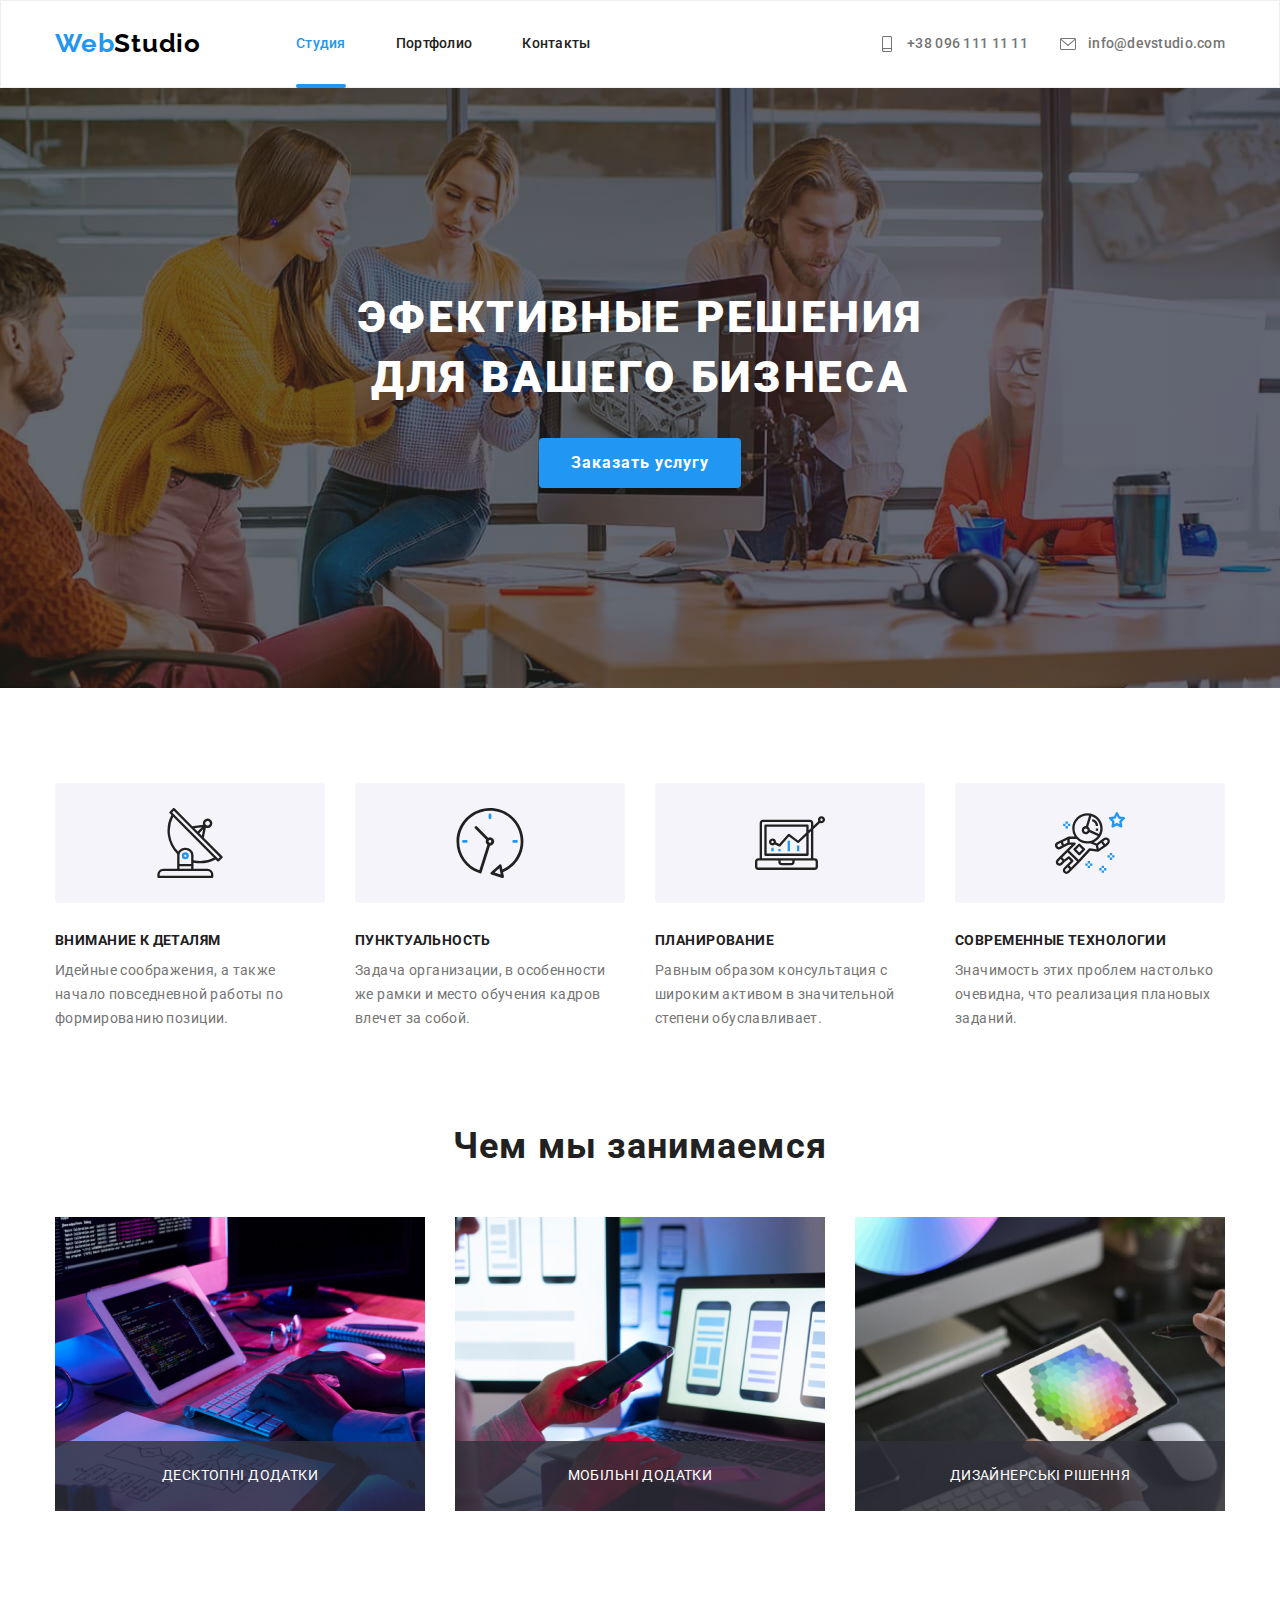
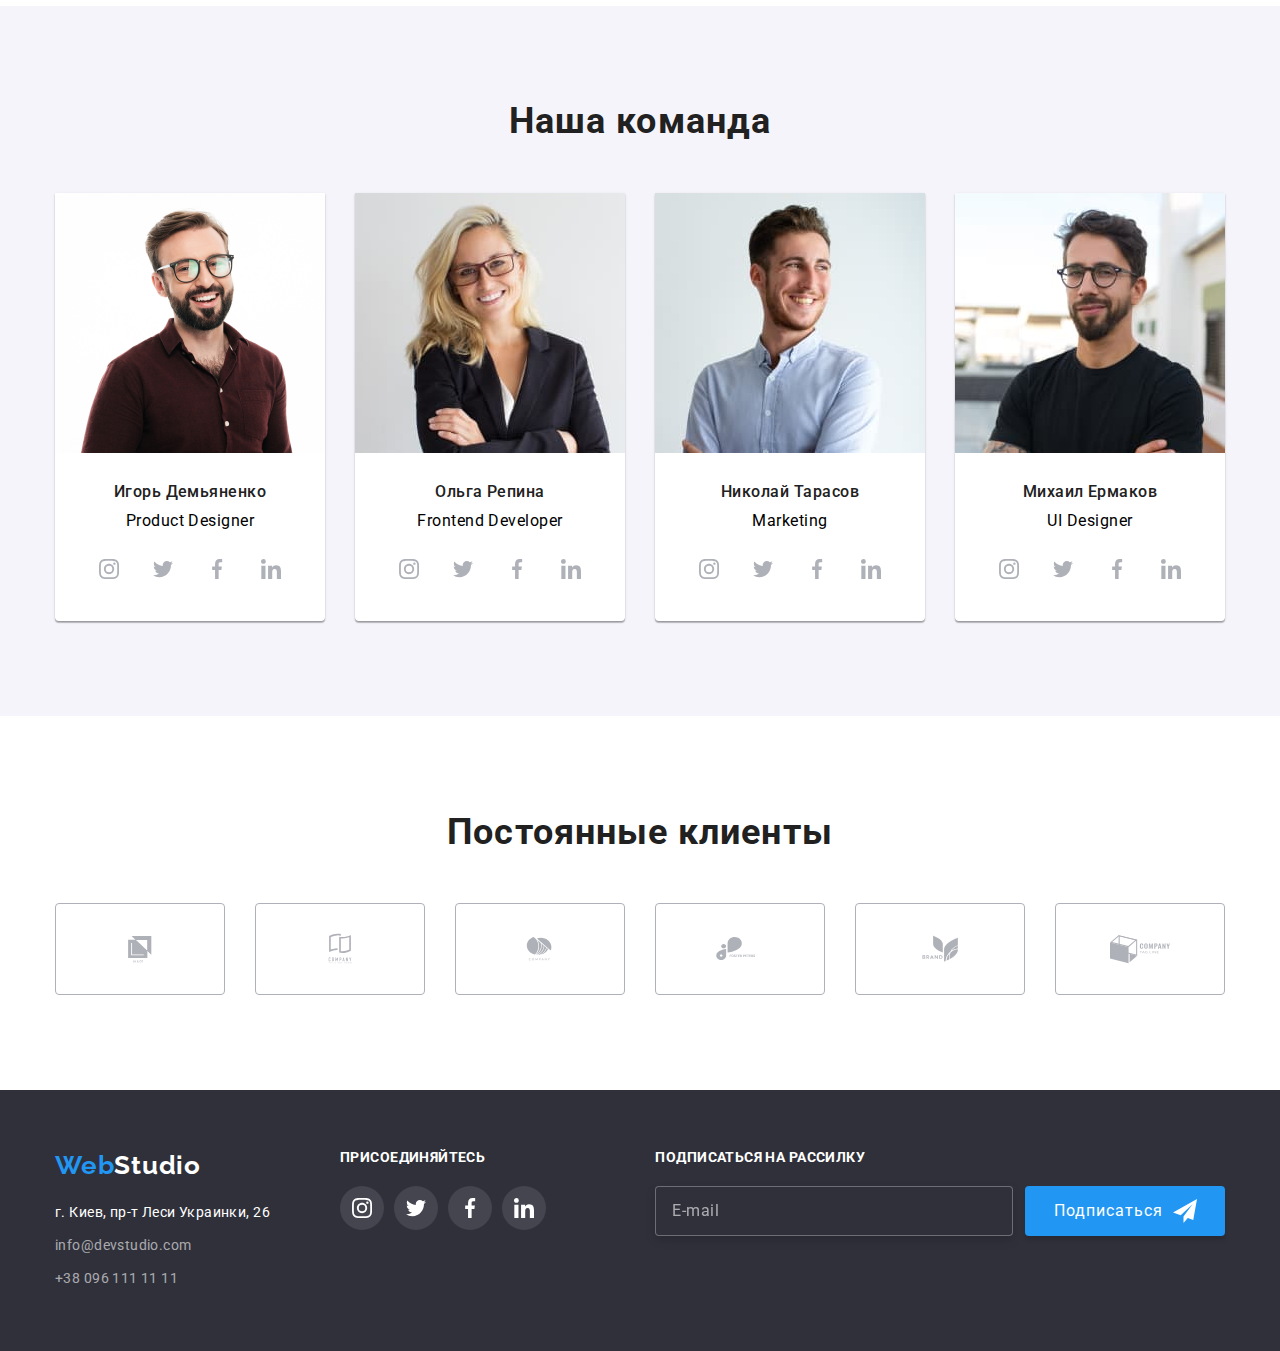
==== commit 0b6750de: "finish" ====
--- a/index.html
+++ b/index.html
@@ -234,15 +234,39 @@
           <h2 class="work__title">Чем мы занимаемся</h2>
           <ul class="work__list list">
             <li class="work__item">
-              <img srcset="" src="imag/occupation_one.jpg" alt="" width="370" />
+              <img
+                srcset="
+                  ./imag/occupation_one.jpg    1x,
+                  ./imag/occupation_one-2x.jpg 2x
+                "
+                src="imag/occupation_one.jpg"
+                alt=""
+                width="370"
+              />
               <p class="work__text">Десктопні додатки</p>
             </li>
             <li class="work__item">
-              <img src="imag/occupation_two.jpg" alt="" width="370" />
+              <img
+                srcset="
+                  ./imag/occupation_two.jpg    1x,
+                  ./imag/occupation_two-2x.jpg 2x
+                "
+                src="imag/occupation_two.jpg"
+                alt=""
+                width="370"
+              />
               <p class="work__text">Мобільні додатки</p>
             </li>
             <li class="work__item">
-              <img src="imag/occupation_three.jpg" alt="" width="370" />
+              <img
+                srcset="
+                  ./imag/occupation_three.jpg    1x,
+                  ./imag/occupation_three-2x.jpg 2x
+                "
+                src="imag/occupation_three.jpg"
+                alt=""
+                width="370"
+              />
               <p class="work__text">Дизайнерські рішення</p>
             </li>
           </ul>
@@ -254,7 +278,27 @@
           <h2 class="team__title">Наша команда</h2>
           <ul class="team__list list">
             <li class="team__item">
-              <img src="imag/Igor.jpg" alt="Игорь Демьяненко" width="260" />
+              <picture>
+                <source
+                  srcset="./imag/igor-desc-2x.jpg 2x, ./imag/igor-desc.jpg 1x"
+                  media="(min-width: 1200px)"
+                />
+
+                <source
+                  srcset="
+                    ./imag/igor-tablet-2x.jpg 2x,
+                    ./imag/igor-tablet.jpg    1x
+                  "
+                  media="(min-width: 768px)"
+                />
+
+                <source
+                  srcset="./imag/igor-mob-2x.jpg 2x, ./imag/igor-mob.jpg 1x"
+                  media="(max-width: 767px)"
+                />
+                <img src="imag/Igor.jpg" alt="Игорь Демьяненко" />
+              </picture>
+
               <h3 class="team-title__name">Игорь Демьяненко</h3>
               <p class="team__text">Product Designer</p>
 
@@ -291,7 +335,27 @@
             </li>
 
             <li class="team__item">
-              <img src="imag/olga.jpg" alt="Ольга Репина" width="260" />
+              <picture>
+                <source
+                  srcset="./imag/olga-desc-2x.jpg 2x, ./imag/olga-desc.jpg 1x"
+                  media="(min-width: 1200px)"
+                />
+
+                <source
+                  srcset="
+                    ./imag/olga-tablet-2x.jpg 2x,
+                    ./imag/olga-tablet.jpg    1x
+                  "
+                  media="(min-width: 768px)"
+                />
+
+                <source
+                  srcset="./imag/olga-mob-2x.jpg 2x, ./imag/olga-mob.jpg 1x"
+                  media="(max-width: 767px)"
+                />
+                <img src="imag/olga.jpg" alt="Ольга Репина" />
+              </picture>
+
               <h3 class="team-title__name">Ольга Репина</h3>
               <p class="team__text">Frontend Developer</p>
 
@@ -328,7 +392,33 @@
             </li>
 
             <li class="team__item">
-              <img src="imag/nicolai.jpg" alt="Николай Тарасов" width="260" />
+              <picture>
+                <source
+                  srcset="
+                    ./imag/nicolai-desc-2x.jpg 2x,
+                    ./imag/nicolai-desc.jpg    1x
+                  "
+                  media="(min-width: 1200px)"
+                />
+
+                <source
+                  srcset="
+                    ./imag/nicolai-tablet-2x.jpg 2x,
+                    ./imag/nicolai-tablet.jpg    1x
+                  "
+                  media="(min-width: 768px)"
+                />
+
+                <source
+                  srcset="
+                    ./imag/nicolai-mob-2x.jpg 2x,
+                    ./imag/nicolai-mob.jpg    1x
+                  "
+                  media="(max-width: 767px)"
+                />
+                <img src="imag/nicolai.jpg" alt="Николай Тарасов" />
+              </picture>
+
               <h3 class="team-title__name">Николай Тарасов</h3>
               <p class="team__text">Marketing</p>
 
@@ -365,7 +455,30 @@
             </li>
 
             <li class="team__item">
-              <img src="imag/mihail.jpg" alt="Михаил Ермаков" width="260" />
+              <picture>
+                <source
+                  srcset="
+                    ./imag/mihail-desc-2x.jpg 2x,
+                    ./imag/mihail-desc.jpg    1x
+                  "
+                  media="(min-width: 1200px)"
+                />
+
+                <source
+                  srcset="
+                    ./imag/mihail-tablet-2x.jpg 2x,
+                    ./imag/mihail-tablet.jpg    1x
+                  "
+                  media="(min-width: 768px)"
+                />
+
+                <source
+                  srcset="./imag/mihail-mob-2x.jpg 2x, ./imag/mihail-mob.jpg 1x"
+                  media="(max-width: 767px)"
+                />
+                <img src="imag/mihail.jpg" alt="Михаил Ермаков" />
+              </picture>
+
               <h3 class="team-title__name">Михаил Ермаков</h3>
               <p class="team__text">UI Designer</p>
 
@@ -631,7 +744,7 @@
                   <use href="./imag/symbol-defs.svg#icon-checkbox"></use>
                 </svg>
               </span>
-              Соглашаюсь с розсылкой и принимаю &nbsp;
+              Соглашаюсь с розсылкой и принимаю&nbsp;
               <a href="" class="checkbox-link">Условия договора</a></label
             >
           </div>
--- a/css/main.min.css
+++ b/css/main.min.css
@@ -1 +1 @@
-:root{--timing-cubic: cubic-bezier(0.4, 0, 0.2, 1)}*,*::before,*::after{box-sizing:inherit}h1,h2,h3,h4,h5,h6,p{margin:0}img{display:block;max-width:100%;height:auto;width:100%}ul{margin:0;padding:0;list-style:0}a{text-decoration:none}address{font-style:normal}html{box-sizing:border-box}body{margin:0;font-family:"Raleway",sans-serif;font-family:"Roboto",sans-serif;background:#fff}body.modal-open{overflow:hidden}.list{list-style:none}.no-scroll{overflow:hidden}.visually-hidden{position:absolute;white-space:nowrap;width:1px;height:1px;overflow:hidden;border:0;padding:0;clip:rect(0 0 0 0);clip-path:inset(50%);margin:-1px}.container{width:100%;padding-right:15px;padding-left:15px;margin-right:auto;margin-left:auto}@media screen and (min-width: 480px){.container{max-width:480px}}@media screen and (min-width: 768px){.container{max-width:768px}}@media screen and (min-width: 1200px){.container{max-width:1200px}}.logo{font-weight:700;font-size:26px;line-height:1.19;letter-spacing:.03em}.span__logo{font-family:"Raleway";font-style:normal;font-weight:700;font-size:26px;line-height:1.19;letter-spacing:.03em;text-decoration:none;color:#2196f3}.span__studio{font-family:"Raleway";font-weight:700;font-size:26px;line-height:31px;letter-spacing:.03em}.span__studio--color-ligt{color:#fff}.span__studio--color-dark{color:#000}.socials{display:flex;justify-content:center;gap:10px;padding-bottom:30px}.socials__link{width:44px;height:44px;border-radius:50%;background-color:#fff;display:flex;align-items:center;justify-content:center;transition:background-color 250ms cubic-bezier(0.4, 0, 0.2, 1),fill 250ms cubic-bezier(0.4, 0, 0.2, 1)}.socials__link:hover,.socials__link:focus{background-color:#2196f3;fill:#fff}.socials__link--color-light{fill:#afb1b8}.socials__link--color-dark{background-color:rgba(255,255,255,.1);fill:#fff}.backdrop{position:fixed;top:0;left:0;width:100%;height:100%;background-color:rgba(0,0,0,.2);opacity:1;transition:opacity 250ms cubic-bezier(0.4, 0, 0.2, 1),visibility 250ms cubic-bezier(0.4, 0, 0.2, 1);overflow-y:scroll}.backdrop.is-hidden{visibility:hidden;opacity:0;pointer-events:none}.modal{position:absolute;margin:95px 15px;padding:40px;border-radius:4px;background:#fff;box-shadow:0px 1px 3px rgba(0,0,0,.12),0px 1px 1px rgba(0,0,0,.14),0px 2px 1px rgba(0,0,0,.2);transition:transform 250ms cubic-bezier(0.4, 0, 0.2, 1)}.backdrop.is-hidden .modal{transform:translate(-50%, -50%) scale(0)}@media screen and (min-width: 480px){.modal{top:50%;left:50%;transform:translate(-50%, -50%) scale(1);width:480px;height:609px}}@media screen and (min-width: 1200px){.modal{width:528px;font-size:44px}}.modal-icon{position:absolute;width:30px;height:30px;top:10px;right:10px;cursor:pointer;border-radius:50%;outline:rgba(0,0,0,0);padding:6px;background-color:#fff;border:1px solid rgba(0,0,0,.1);transition:fill 250ms cubic-bezier(0.4, 0, 0.2, 1),border 250ms cubic-bezier(0.4, 0, 0.2, 1)}.modal-icon:hover{fill:#2196f3;border:1px solid #2196f3}.Form{display:block;margin:0}.form-field{margin-bottom:10px}.form-title{display:block;font-weight:700;font-size:20px;line-height:1.15;text-align:center;letter-spacing:.03em;margin-bottom:12px;color:#212121}.form-lable{display:flex;flex-direction:column;margin-bottom:4px;font-size:12px;line-height:1.16;letter-spacing:.01em;color:#757575}.form-div{position:relative}.form-input{padding-left:40px;width:100%;height:40px;left:576px;top:450px;font-size:12px;line-height:14px;letter-spacing:.01em;outline:rgba(0,0,0,0);color:#757575;border:1px solid rgba(33,33,33,.2);border-radius:4px;transition:border 250ms cubic-bezier(0.4, 0, 0.2, 1)}.form-div:focus-within>.form-input{border:1px solid #2196f3}.form-input-icon{position:absolute;top:50%;left:12px;transform:translateY(-50%);transition:fill 250ms cubic-bezier(0.4, 0, 0.2, 1)}.form-input:focus~.form-input-icon{fill:#2196f3}.form-coment{margin-bottom:20px}.form-texterea{display:block;resize:none;width:100%;height:120px;font-size:12px;line-height:14px;letter-spacing:.01em;color:#757575;outline:rgba(0,0,0,0);padding:12px 16px;border:1px solid rgba(33,33,33,.2);border-radius:4px;transition:border 250ms cubic-bezier(0.4, 0, 0.2, 1)}.form-texterea::placeholder{font-size:12px;line-height:14px;letter-spacing:.01em;color:rgba(117,117,117,.5)}.form-coment:focus-within>.form-texterea{border:1px solid #2196f3}.checkbox-label{display:flex;align-items:center;font-weight:400;font-size:14px;line-height:1.71;letter-spacing:.03em;justify-content:center;color:#757575}.checkbox-label span{display:flex;align-items:center;justify-content:center;width:16px;height:15px;border:1px solid #212121;border-radius:2px;margin-right:10px;transition:border 250ms cubic-bezier(0.4, 0, 0.2, 1),background-color 250ms cubic-bezier(0.4, 0, 0.2, 1)}.checkbox:checked+.checkbox-label span{background-color:#2196f3;border:0}.checkbox:focus+.checkbox:checked+.checkbox-label span{border-color:#2196f3}.checkbox-icon{fill:rgba(0,0,0,0);transition:fill 250ms cubic-bezier(0.4, 0, 0.2, 1)}.checkbox:checked+.checkbox-label .checkbox-icon{fill:#fff}.checkbox-link{font-weight:400;font-size:14px;line-height:1.71;letter-spacing:.03em;text-decoration-line:underline;color:#2196f3}.form-checkbox{margin-bottom:30px}.form-batton{display:block;margin:0 auto;align-items:center;width:200px;height:50px;color:#fff;background:#2196f3;box-shadow:0px 4px 4px rgba(0,0,0,.15);border-radius:4px;border-width:0}.header{position:relative;background-color:#fff;border:1px solid #eee}.container-nav{display:flex;align-items:center}.navigasion{display:flex;align-items:center;justify-content:space-between;width:100%}.menu-container{background-color:#fff}@media screen and (max-width: 767px){.menu-container{display:none;position:absolute;top:100%;left:0;width:100%;padding:40px}}@media screen and (min-width: 768px){.menu-container{display:flex;justify-content:space-between;flex-grow:1}}@media screen and (max-width: 767px){.navigasion__list{margin-bottom:300px}}@media screen and (min-width: 768px){.navigasion__list{display:flex;margin-left:95px}.navigasion__list .navigasion__item+.navigasion__item{margin-left:50px}}.navigasion__link{position:relative;display:block;padding-top:16px;padding-bottom:16px;text-decoration:none;color:#212121;font-weight:500;font-size:40px;line-height:1.14;letter-spacing:.02em;cursor:pointer;transition:color 250ms cubic-bezier(0.4, 0, 0.2, 1)}.navigasion__link:hover,.navigasion__link:focus{color:#2196f3}@media screen and (min-width: 768px){.navigasion__link{padding-top:35px;padding-bottom:35px;font-size:14px}}@media screen and (min-width: 768px){.contacts__list{display:flex;flex-direction:column-reverse}}@media screen and (min-width: 1200px){.contacts__list{display:flex;flex-direction:row;align-items:center;gap:30px}}.contacts__conect{display:flex;align-items:center;font-style:normal;font-weight:500;font-size:14px;line-height:1.14;letter-spacing:.02em;color:#757575;padding-top:16px;padding-bottom:16px;transition:color 250ms cubic-bezier(0.4, 0, 0.2, 1)}.contacts__conect:hover,.contacts__conect:focus{color:#2196f3;transition:background-color 250ms cubic-bezier(0.4, 0, 0.2, 1),color 250ms cubic-bezier(0.4, 0, 0.2, 1)}@media screen and (min-width: 768px){.contacts__conect{padding-top:10px;padding-bottom:10px}}@media screen and (max-width: 767px){.contacts__tel{font-size:34px;color:#2196f3}}@media screen and (max-width: 767px){.contacts__mail{font-size:24px;margin-bottom:65px}}.contacts__icon{margin-right:10px;fill:#757575;height:16px;width:20px;fill:currentColor}.contacts__icon:hover,.contacts__icon:focus{color:#2196f3;transition:background-color 250ms cubic-bezier(0.4, 0, 0.2, 1),color 250ms cubic-bezier(0.4, 0, 0.2, 1)}@media screen and (max-width: 767px){.contacts__icon{display:none}}@media screen and (max-width: 767px){.mob-menu-cocials{display:flex;gap:20px;width:100%;flex-wrap:wrap}}@media screen and (min-width: 768px){.mob-menu-cocials{display:none}}.menu-open,.menu-close{display:block;background-color:#fff;color:#000;cursor:pointer;border:none;padding:0;margin-left:auto;transition:background-color 250ms cubic-bezier(0.4, 0, 0.2, 1),color 250ms cubic-bezier(0.4, 0, 0.2, 1)}.menu-open:hover,.menu-close:hover{fill:#2196f3}.menu-open:hover:focus,.menu-close:hover:focus{fill:#2196f3}@media screen and (min-width: 768px){.menu-open,.menu-close{display:none}}.mob-menu{position:fixed;z-index:2;width:100vw;height:100vh;background-color:#fff;top:0;padding-top:10px;padding-left:40px;overflow:auto}.mob-menu>.container{display:flex;flex-direction:column;height:100%;justify-content:space-between}.is-hidden{opacity:0;visibility:hidden;pointer-events:none}.mob-menu-nav__item:not(:last-child){margin-bottom:32px}.mob-menu-nav__link{font-weight:500;font-size:40px;line-height:1.17;letter-spacing:.02em;color:#212121}.mob-menu-contacts__list{margin-bottom:64px}.mob-menu-contacts__item:not(:last-child){margin-bottom:32px}.mob-menu-contacts__tel{font-weight:500;font-size:28px;line-height:1.1764705882;letter-spacing:.02em;color:#2196f3;margin-bottom:32px}.mob-menu-contacts__mail{font-weight:500;font-size:24px;line-height:1.1666666667;letter-spacing:.02em;color:#757575}.mob-menu-cocials{display:flex;gap:10px;margin-bottom:50px;justify-content:space-around;flex-wrap:nowrap}.mob-menu-cocials__item:not(:first-child){border-left:1px solid rgba(33,33,33,.2);padding-left:10px}.mob-menu-cocials__link{font-weight:500;font-size:18px;line-height:1.2222222222;letter-spacing:.02em;color:#2196f3}@media screen and (max-width: 380px){.mob-menu-cocials__link{font-size:12px;line-height:1.8333333333}}.active{color:#2196f3}@media screen and (min-width: 768px){.active::after{position:absolute;display:block;content:"";bottom:-1px;right:0;width:100%;background-color:#2196f3;height:4px;border-radius:2px}}.hero{margin-right:auto;margin-left:auto;background-repeat:no-repeat;background-position:center;background-size:cover;max-width:1600px;padding:200px 0;background-color:#2f303a;background-image:linear-gradient(to right, rgba(49, 58, 47, 0.4), rgba(47, 48, 58, 0.4)),url(../imag/hero-mob.jpg)}@media(min-device-pixel-ratio: 2),(min-resolution: 192dpi),(min-resolution: 2dppx){.hero{background-image:linear-gradient(to right, rgba(49, 58, 47, 0.4), rgba(47, 48, 58, 0.4)),url(../imag/hero-mob2x.jpg)}}@media screen and (min-width: 768px){.hero{background-image:linear-gradient(to right, rgba(49, 58, 47, 0.4), rgba(47, 48, 58, 0.4)),url(../imag/hero-tablet.jpg)}}@media screen and (min-width: 768px)and (min-device-pixel-ratio: 2),screen and (min-width: 768px)and (min-resolution: 192dpi),screen and (min-width: 768px)and (min-resolution: 2dppx){.hero{background-image:linear-gradient(to right, rgba(49, 58, 47, 0.4), rgba(47, 48, 58, 0.4)),url(../imag/hero-tablet2x.jpg)}}@media screen and (min-width: 1200px){.hero{background-image:linear-gradient(to right, rgba(49, 58, 47, 0.4), rgba(47, 48, 58, 0.4)),url(../imag/hero-bg.jpg)}}@media screen and (min-width: 1200px)and (min-device-pixel-ratio: 2),screen and (min-width: 1200px)and (min-resolution: 192dpi),screen and (min-width: 1200px)and (min-resolution: 2dppx){.hero{background-image:linear-gradient(to right, rgba(49, 58, 47, 0.4), rgba(47, 48, 58, 0.4)),url(../imag/hero-bg2x.jpg)}}.hero__title{font-weight:900;font-size:26px;line-height:1.61;text-align:center;letter-spacing:.06em;text-transform:uppercase;color:#fff;margin:0 auto;margin-bottom:30px}@media screen and (min-width: 480px){.hero__title{max-width:360px}}@media screen and (min-width: 1200px){.hero__title{max-width:673px;font-size:44px;line-height:1.36}}.hero__but{display:block;margin:0 auto;border-radius:4px;padding:10px 32px;font-weight:700;font-size:16px;line-height:1.88;align-items:center;text-align:center;letter-spacing:.06em;color:#fff;background-color:#2196f3;box-shadow:0px 4px 4px rgba(0,0,0,.15);cursor:pointer;border-width:0;transition:background-color 250ms cubic-bezier(0.4, 0, 0.2, 1),color 250ms cubic-bezier(0.4, 0, 0.2, 1)}.hero__but:hover{color:#2196f3;background-color:#fff}.advantages{padding-top:60px;padding-bottom:60px}@media screen and (min-width: 1200px){.advantages{padding-bottom:95px;padding-top:95px}}.advantages__list{display:flex;border-radius:4px;flex-wrap:wrap;gap:30px}.advantages__icon{display:flex;background-color:#f5f4fa;width:100%;height:120px;margin-bottom:30px;border-radius:4px;align-items:center;justify-content:center}.advantages__item{width:100%}@media screen and (min-width: 768px){.advantages__item{width:calc((100% - 30px)/2)}}@media screen and (min-width: 1200px){.advantages__item{width:calc((100% - 90px)/4)}}.advantages__title{font-weight:700;font-size:14px;line-height:1.14;letter-spacing:.03em;text-transform:uppercase;text-align:center;color:#212121;margin-bottom:10px}@media screen and (min-width: 768px){.advantages__title{text-align:left}}.advantages__text{font-weight:400;font-size:14px;line-height:1.71;letter-spacing:.03em;color:#757575}.work{padding-bottom:95px}@media screen and (max-width: 1200px){.work{display:none}}.work__title{font-weight:700;font-size:36px;line-height:42px;text-align:center;letter-spacing:.03em;color:#212121;margin-bottom:50px}.work__list{display:flex;gap:30px}.work__item{position:relative;width:calc((100% - 60px)/3);max-width:100%;height:auto}.work__text{display:flex;position:absolute;bottom:0px;font-size:14px;line-height:1.14;letter-spacing:.03em;text-transform:uppercase;align-items:center;justify-content:center;width:100%;height:70px;color:#fff;background-color:rgba(47,48,58,.8)}.team{background:#f5f4fa;padding-top:60px;padding-bottom:60px}@media screen and (min-width: 1200px){.team{padding-bottom:95px;padding-top:95px}}.team__title{font-weight:700;font-size:28px;line-height:1.16;text-align:center;letter-spacing:.03em;color:#212121;margin-bottom:30px}@media screen and (min-width: 1200px){.team__title{font-size:36px;margin-bottom:50px}}.team__list{display:flex;gap:30px;flex-wrap:wrap}.team__item{background:#fff;box-shadow:0px 1px 3px rgba(0,0,0,.12),0px 1px 1px rgba(0,0,0,.14),0px 2px 1px rgba(0,0,0,.2);border-radius:0px 0px 4px 4px;width:100%}@media screen and (min-width: 768px){.team__item{width:calc((100% - 30px)/2)}}@media screen and (min-width: 1200px){.team__item{width:calc((100% - 90px)/4)}}.team-title__name{font-weight:500;font-size:16px;line-height:1.18;text-align:center;letter-spacing:.03em;color:#212121;text-align:center;padding-top:30px;margin-bottom:10px}.team__text{font-weight:400;font-size:16px;line-height:1.18;text-align:center;letter-spacing:.03em;fill:currentColor;margin-bottom:16px}.clients{background:#fff;padding-top:60px;padding-bottom:60px}@media screen and (min-width: 1200px){.clients{padding-bottom:95px;padding-top:95px}}.clients__title{font-weight:700;font-size:28px;line-height:1.1666666667;margin-bottom:30px;text-align:center;letter-spacing:.03em;color:#212121}@media screen and (min-width: 1200px){.clients__title{font-size:36px;margin-bottom:50px}}.clients__list{display:flex;gap:30px;flex-wrap:wrap}.clients__item{width:100%}@media screen and (min-width: 480px){.clients__item{width:calc((100% - 30px)/2)}}@media screen and (min-width: 768px){.clients__item{width:calc((100% - 60px)/3)}}@media screen and (min-width: 1200px){.clients__item{width:calc((100% - 150px)/6)}}.clients__link{display:flex;height:92px;align-items:center;justify-content:center;border:1px solid #afb1b8;border-radius:4px;color:#afb1b8;transition:color 250ms cubic-bezier(0.4, 0, 0.2, 1),border-color 250ms cubic-bezier(0.4, 0, 0.2, 1)}.clients__link{fill:currentColor}.clients__link:hover,.clients__link:focus{border-color:#2196f3;color:#2196f3}.footer{background:#2f303a;text-align:center;padding-top:60px}@media screen and (min-width: 768px){.contacts-futer{display:flex;justify-content:space-between;margin-left:75px;margin-right:90px}}@media screen and (min-width: 1200px){.container-futer{text-align:start;display:flex;flex-wrap:wrap;justify-content:space-between}.contacts-futer{margin:0}}.logo__futer{margin-bottom:20px}.adres__item{margin-bottom:9px;transition:color 250ms cubic-bezier(0.4, 0, 0.2, 1)}.adres__item:last-child{margin-bottom:60px}.adres__gps{font-style:normal;font-weight:400;font-size:14px;line-height:1.71;letter-spacing:.03em;color:#fff;text-decoration:none;transition:color 250ms cubic-bezier(0.4, 0, 0.2, 1)}.adres__gps:focus,.adres__gps:hover{color:#2196f3}.adres__text{font-style:normal;font-weight:400;font-size:14px;line-height:1.71;letter-spacing:.03em;color:rgba(255,255,255,.6);transition:color 250ms cubic-bezier(0.4, 0, 0.2, 1)}.adres__text:focus,.adres__text:hover{color:#2196f3}.join__content{margin-bottom:40px}@media screen and (min-width: 1200px){.join__content{margin-right:12px;margin-left:70px}}.join__title{font-weight:700;font-size:14px;line-height:1.14;letter-spacing:.03em;text-transform:uppercase;color:#fff;margin-bottom:20px}@media screen and (min-width: 1200px){.form-futer{display:flex}}.form-futer__title{font-weight:700;font-size:14px;line-height:1.14;letter-spacing:.03em;text-transform:uppercase;margin-bottom:20px;color:#fff}.form-futer__input{outline:rgba(0,0,0,0);display:block;width:100%;height:50px;margin:0;font-weight:400;font-size:16px;padding-left:16px;margin-bottom:20px;line-height:1.25;color:rgba(255,255,255,.6);background:#2f303a;border:1px solid rgba(255,255,255,.3);filter:drop-shadow(0px 4px 4px rgba(0, 0, 0, 0.15));border-radius:4px;transition:border 250ms cubic-bezier(0.4, 0, 0.2, 1)}.form-futer__input::placeholder{font-weight:400;font-size:16px;line-height:1.25;align-items:center;letter-spacing:.03em;color:rgba(255,255,255,.6)}.form-futer:focus-within>.form-futer__input{border:1px solid #2196f3}@media screen and (min-width: 768px){.form-futer__input{width:450px;margin-left:152px;margin-right:166px}}@media screen and (min-width: 1200px){.form-futer__input{margin-right:12px;margin-left:0px;width:358px}}.form-futer__btn{height:50px;outline:rgba(0,0,0,0);cursor:pointer;align-items:center;text-align:center;letter-spacing:.06em;font-size:16px;line-height:1.87x;padding:10px 62px 10px 29px;color:#fff;background-color:#2196f3;box-shadow:0px 4px 4px rgba(0,0,0,.15);border-radius:4px;border-width:0}.form-btn{position:relative;display:inline-block;margin-bottom:60px}.form-icon{position:absolute;fill:#fff;top:50%;right:28px;transform:translateY(-50%)}.portf-non{display:none}.portfolio{padding-top:95px;padding-bottom:95px}.list-nav{display:flex;flex-wrap:wrap;margin-bottom:40px}.list-nav .list-nav__item:not(:last-child){margin-right:8px;margin-bottom:15px}@media screen and (min-width: 768px){.list-nav{justify-content:center;margin-bottom:50px}}.list-nav__btn{border:0;font-weight:500;font-size:16px;line-height:1.62;text-align:center;letter-spacing:.03em;background-color:#f5f4fa;color:#212121;cursor:pointer;border-radius:4px;padding:6px 22px;transition:background-color 250ms cubic-bezier(0.4, 0, 0.2, 1),color 250ms cubic-bezier(0.4, 0, 0.2, 1),box-shadow 250ms cubic-bezier(0.4, 0, 0.2, 1)}.list-nav__btn:hover,.list-nav__btn:focus{background-color:#2196f3;color:#fff;box-shadow:0px 3px 1px rgba(0,0,0,.1),0px 1px 2px rgba(0,0,0,.08),0px 2px 2px rgba(0,0,0,.12)}.portfolio__list{display:flex;flex-wrap:wrap;padding:0;list-style:none;gap:30px}.portfolio__item{width:370px}@media screen and (min-width: 768px){.portfolio__item{width:calc((100% - 30px)/2)}}@media screen and (min-width: 1200px){.portfolio__item{width:calc((100% - 90px)/3)}}.portfolio__tumb{position:relative;overflow:hidden}.portfolio__text-action{position:absolute;display:inline-block;padding:63px 24px;top:0;left:0;font-weight:400;font-size:18px;line-height:1.56;letter-spacing:.03em;color:#fff;background-color:rgba(33,150,243,.9);opacity:0;transition:transform 250ms cubic-bezier(0.4, 0, 0.2, 1),opacity 250ms cubic-bezier(0.4, 0, 0.2, 1);transform:translateY(100%)}.portfolio__link:hover .portfolio__text-action{transform:translateY(0);opacity:1}.portfolio__link:focus .portfolio__text-action{transform:translateY(0)}.portfolio__link{transition:box-shadow 250ms cubic-bezier(0.4, 0, 0.2, 1)}.portfolio__link:hover,.portfolio__link:focus{display:block;box-shadow:0px 1px 1px rgba(0,0,0,.12),0px 4px 4px rgba(0,0,0,.06),1px 4px 6px rgba(0,0,0,.16);cursor:pointer}.portfolio__naim{padding:20px 24px;border-bottom:1px solid #eee;border-left:1px solid #eee;border-right:1px solid #eee}.portfolio__title{font-weight:700;font-size:18px;line-height:2;letter-spacing:.06em;color:#212121;margin-top:0px;margin-bottom:4px}.portfolio__text{font-weight:400;font-size:16px;line-height:1.88;letter-spacing:.03em;color:#757575}/*# sourceMappingURL=main.min.css.map */+:root{--timing-cubic: cubic-bezier(0.4, 0, 0.2, 1)}*,*::before,*::after{box-sizing:inherit}h1,h2,h3,h4,h5,h6,p{margin:0}img{display:block;max-width:100%;height:auto;width:100%}ul{margin:0;padding:0;list-style:0}a{text-decoration:none}address{font-style:normal}html{box-sizing:border-box}body{margin:0;font-family:"Raleway",sans-serif;font-family:"Roboto",sans-serif;background:#fff}body.modal-open{overflow:hidden}.list{list-style:none}.no-scroll{overflow:hidden}.visually-hidden{position:absolute;white-space:nowrap;width:1px;height:1px;overflow:hidden;border:0;padding:0;clip:rect(0 0 0 0);clip-path:inset(50%);margin:-1px}.container{width:100%;padding-right:15px;padding-left:15px;margin-right:auto;margin-left:auto}@media screen and (min-width: 480px){.container{max-width:480px}}@media screen and (min-width: 768px){.container{max-width:768px}}@media screen and (min-width: 1200px){.container{max-width:1200px}}.logo{font-weight:700;font-size:26px;line-height:1.19;letter-spacing:.03em}.span__logo{font-family:"Raleway";font-style:normal;font-weight:700;font-size:26px;line-height:1.19;letter-spacing:.03em;text-decoration:none;color:#2196f3}.span__studio{font-family:"Raleway";font-weight:700;font-size:26px;line-height:31px;letter-spacing:.03em}.span__studio--color-ligt{color:#fff}.span__studio--color-dark{color:#000}.socials{display:flex;justify-content:center;gap:10px;padding-bottom:30px}.socials__link{width:44px;height:44px;border-radius:50%;background-color:#fff;display:flex;align-items:center;justify-content:center;transition:background-color 250ms cubic-bezier(0.4, 0, 0.2, 1),fill 250ms cubic-bezier(0.4, 0, 0.2, 1)}.socials__link:hover,.socials__link:focus{background-color:#2196f3;fill:#fff}.socials__link--color-light{fill:#afb1b8}.socials__link--color-dark{background-color:rgba(255,255,255,.1);fill:#fff}.backdrop{position:fixed;top:0;left:0;width:100%;height:100%;background-color:rgba(0,0,0,.2);opacity:1;transition:opacity 250ms cubic-bezier(0.4, 0, 0.2, 1),visibility 250ms cubic-bezier(0.4, 0, 0.2, 1);overflow-y:scroll}.backdrop.is-hidden{visibility:hidden;opacity:0;pointer-events:none}.modal{position:absolute;margin:95px 15px;padding:40px;border-radius:4px;background:#fff;box-shadow:0px 1px 3px rgba(0,0,0,.12),0px 1px 1px rgba(0,0,0,.14),0px 2px 1px rgba(0,0,0,.2);transition:transform 250ms cubic-bezier(0.4, 0, 0.2, 1)}.backdrop.is-hidden .modal{transform:translate(-50%, -50%) scale(0)}@media screen and (min-width: 768px){.modal{top:50%;left:50%;transform:translate(-50%, -50%) scale(1);max-width:530px;min-width:320px}}@media screen and (min-width: 480px){.modal{min-width:450px}}.modal-icon{position:absolute;width:30px;height:30px;top:10px;right:10px;cursor:pointer;border-radius:50%;outline:rgba(0,0,0,0);padding:6px;background-color:#fff;border:1px solid rgba(0,0,0,.1);transition:fill 250ms cubic-bezier(0.4, 0, 0.2, 1),border 250ms cubic-bezier(0.4, 0, 0.2, 1)}.modal-icon:hover{fill:#2196f3;border:1px solid #2196f3}.Form{display:block;margin:0}.form-field{margin-bottom:10px}.form-title{display:block;font-weight:700;font-size:20px;line-height:1.15;text-align:center;letter-spacing:.03em;margin-bottom:12px;color:#212121}.form-lable{display:flex;flex-direction:column;margin-bottom:4px;font-size:12px;line-height:1.16;letter-spacing:.01em;color:#757575}.form-div{position:relative}.form-input{padding-left:40px;width:100%;height:40px;left:576px;top:450px;font-size:12px;line-height:14px;letter-spacing:.01em;outline:rgba(0,0,0,0);color:#757575;border:1px solid rgba(33,33,33,.2);border-radius:4px;transition:border 250ms cubic-bezier(0.4, 0, 0.2, 1)}.form-div:focus-within>.form-input{border:1px solid #2196f3}.form-input-icon{position:absolute;top:50%;left:12px;transform:translateY(-50%);transition:fill 250ms cubic-bezier(0.4, 0, 0.2, 1)}.form-input:focus~.form-input-icon{fill:#2196f3}.form-coment{margin-bottom:20px}.form-texterea{display:block;resize:none;width:100%;height:120px;font-size:12px;line-height:14px;letter-spacing:.01em;color:#757575;outline:rgba(0,0,0,0);padding:12px 16px;border:1px solid rgba(33,33,33,.2);border-radius:4px;transition:border 250ms cubic-bezier(0.4, 0, 0.2, 1)}.form-texterea::placeholder{font-size:12px;line-height:14px;letter-spacing:.01em;color:rgba(117,117,117,.5)}.form-coment:focus-within>.form-texterea{border:1px solid #2196f3}.form-checkbox{margin-bottom:30px}.checkbox-label{display:flex;align-items:center;font-weight:400;font-size:12px;line-height:1.1666666667;letter-spacing:.03em;justify-content:center}.checkbox-label span{display:flex;align-items:center;justify-content:center;width:16px;height:15px;border:1px solid #212121;border-radius:2px;margin-right:10px;transition:border 250ms cubic-bezier(0.4, 0, 0.2, 1),background-color 250ms cubic-bezier(0.4, 0, 0.2, 1)}.checkbox:checked+.checkbox-label span{background-color:#2196f3;border:0}.checkbox:focus+.checkbox:checked+.checkbox-label span{border-color:#2196f3}@media screen and (min-width: 1200px){.checkbox-label{font-size:14px;line-height:1.7142857143}}.checkbox-icon{fill:rgba(0,0,0,0);transition:fill 250ms cubic-bezier(0.4, 0, 0.2, 1)}.checkbox:checked+.checkbox-label .checkbox-icon{fill:#fff}.checkbox-link{font-weight:400;font-size:12px;line-height:1.1666666667;letter-spacing:.03em;text-decoration-line:underline;color:#2196f3}.form-batton{display:block;margin:0 auto;font-weight:700;font-size:16px;line-height:1.875;align-items:center;width:200px;height:50px;color:#fff;background:#2196f3;box-shadow:0px 4px 4px rgba(0,0,0,.15);border-radius:4px;border-width:0}.header{position:relative;background-color:#fff;border:1px solid #eee}.container-nav{display:flex;align-items:center}.navigasion{display:flex;align-items:center;justify-content:space-between;width:100%}.menu-container{background-color:#fff}@media screen and (max-width: 767px){.menu-container{display:none;position:absolute;top:100%;left:0;width:100%;padding:40px}}@media screen and (min-width: 768px){.menu-container{display:flex;justify-content:space-between;flex-grow:1}}@media screen and (max-width: 767px){.navigasion__list{margin-bottom:300px}}@media screen and (min-width: 768px){.navigasion__list{display:flex;margin-left:95px}.navigasion__list .navigasion__item+.navigasion__item{margin-left:50px}}.navigasion__link{position:relative;display:block;padding-top:16px;padding-bottom:16px;text-decoration:none;color:#212121;font-weight:500;font-size:40px;line-height:1.14;letter-spacing:.02em;cursor:pointer;transition:color 250ms cubic-bezier(0.4, 0, 0.2, 1)}.navigasion__link:hover,.navigasion__link:focus{color:#2196f3}@media screen and (min-width: 768px){.navigasion__link{padding-top:35px;padding-bottom:35px;font-size:14px}}@media screen and (min-width: 768px){.contacts__list{display:flex;flex-direction:column-reverse}}@media screen and (min-width: 1200px){.contacts__list{display:flex;flex-direction:row;align-items:center;gap:30px}}.contacts__conect{display:flex;align-items:center;font-style:normal;font-weight:500;font-size:14px;line-height:1.14;letter-spacing:.02em;color:#757575;padding-top:16px;padding-bottom:16px;transition:color 250ms cubic-bezier(0.4, 0, 0.2, 1)}.contacts__conect:hover,.contacts__conect:focus{color:#2196f3;transition:background-color 250ms cubic-bezier(0.4, 0, 0.2, 1),color 250ms cubic-bezier(0.4, 0, 0.2, 1)}@media screen and (min-width: 768px){.contacts__conect{padding-top:10px;padding-bottom:10px}}@media screen and (max-width: 767px){.contacts__tel{font-size:34px;color:#2196f3}}@media screen and (max-width: 767px){.contacts__mail{font-size:24px;margin-bottom:65px}}.contacts__icon{margin-right:10px;fill:#757575;height:16px;width:20px;fill:currentColor}.contacts__icon:hover,.contacts__icon:focus{color:#2196f3;transition:background-color 250ms cubic-bezier(0.4, 0, 0.2, 1),color 250ms cubic-bezier(0.4, 0, 0.2, 1)}@media screen and (max-width: 767px){.contacts__icon{display:none}}@media screen and (max-width: 767px){.mob-menu-cocials{display:flex;gap:20px;width:100%;flex-wrap:wrap}}@media screen and (min-width: 768px){.mob-menu-cocials{display:none}}.menu-open,.menu-close{display:block;background-color:#fff;color:#000;cursor:pointer;border:none;padding:0;margin-left:auto;transition:background-color 250ms cubic-bezier(0.4, 0, 0.2, 1),color 250ms cubic-bezier(0.4, 0, 0.2, 1)}.menu-open:hover,.menu-close:hover{fill:#2196f3}.menu-open:hover:focus,.menu-close:hover:focus{fill:#2196f3}@media screen and (min-width: 768px){.menu-open,.menu-close{display:none}}.mob-menu{position:fixed;z-index:2;width:100vw;height:100vh;background-color:#fff;top:0;padding-top:10px;padding-left:40px;overflow:auto}.mob-menu>.container{display:flex;flex-direction:column;height:100%;justify-content:space-between}.is-hidden{opacity:0;visibility:hidden;pointer-events:none}.mob-menu-nav__item:not(:last-child){margin-bottom:32px}.mob-menu-nav__link{font-weight:500;font-size:40px;line-height:1.17;letter-spacing:.02em;color:#212121}.mob-menu-contacts__list{margin-bottom:64px}.mob-menu-contacts__item:not(:last-child){margin-bottom:32px}.mob-menu-contacts__tel{font-weight:500;font-size:28px;line-height:1.1764705882;letter-spacing:.02em;color:#2196f3;margin-bottom:32px}.mob-menu-contacts__mail{font-weight:500;font-size:24px;line-height:1.1666666667;letter-spacing:.02em;color:#757575}.mob-menu-cocials{display:flex;gap:10px;margin-bottom:50px;justify-content:space-around;flex-wrap:nowrap}.mob-menu-cocials__item:not(:first-child){border-left:1px solid rgba(33,33,33,.2);padding-left:10px}.mob-menu-cocials__link{font-weight:500;font-size:18px;line-height:1.2222222222;letter-spacing:.02em;color:#2196f3}@media screen and (max-width: 380px){.mob-menu-cocials__link{font-size:12px;line-height:1.8333333333}}.active{color:#2196f3}@media screen and (min-width: 768px){.active::after{position:absolute;display:block;content:"";bottom:-1px;right:0;width:100%;background-color:#2196f3;height:4px;border-radius:2px}}.hero{margin-right:auto;margin-left:auto;background-repeat:no-repeat;background-position:center;background-size:cover;max-width:1600px;padding:200px 0;background-color:#2f303a;background-image:linear-gradient(to right, rgba(49, 58, 47, 0.4), rgba(47, 48, 58, 0.4)),url(../imag/hero-mob.jpg)}@media(min-device-pixel-ratio: 2),(min-resolution: 192dpi),(min-resolution: 2dppx){.hero{background-image:linear-gradient(to right, rgba(49, 58, 47, 0.4), rgba(47, 48, 58, 0.4)),url(../imag/hero-mob2x.jpg)}}@media screen and (min-width: 768px){.hero{background-image:linear-gradient(to right, rgba(49, 58, 47, 0.4), rgba(47, 48, 58, 0.4)),url(../imag/hero-tablet.jpg)}}@media screen and (min-width: 768px)and (min-device-pixel-ratio: 2),screen and (min-width: 768px)and (min-resolution: 192dpi),screen and (min-width: 768px)and (min-resolution: 2dppx){.hero{background-image:linear-gradient(to right, rgba(49, 58, 47, 0.4), rgba(47, 48, 58, 0.4)),url(../imag/hero-tablet2x.jpg)}}@media screen and (min-width: 1200px){.hero{background-image:linear-gradient(to right, rgba(49, 58, 47, 0.4), rgba(47, 48, 58, 0.4)),url(../imag/hero-bg.jpg)}}@media screen and (min-width: 1200px)and (min-device-pixel-ratio: 2),screen and (min-width: 1200px)and (min-resolution: 192dpi),screen and (min-width: 1200px)and (min-resolution: 2dppx){.hero{background-image:linear-gradient(to right, rgba(49, 58, 47, 0.4), rgba(47, 48, 58, 0.4)),url(../imag/hero-bg2x.jpg)}}.hero__title{font-weight:900;font-size:26px;line-height:1.61;text-align:center;letter-spacing:.06em;text-transform:uppercase;color:#fff;margin:0 auto;margin-bottom:30px}@media screen and (min-width: 480px){.hero__title{max-width:360px}}@media screen and (min-width: 1200px){.hero__title{max-width:673px;font-size:44px;line-height:1.36}}.hero__but{display:block;margin:0 auto;border-radius:4px;padding:10px 32px;font-weight:700;font-size:16px;line-height:1.88;align-items:center;text-align:center;letter-spacing:.06em;color:#fff;background-color:#2196f3;box-shadow:0px 4px 4px rgba(0,0,0,.15);cursor:pointer;border-width:0;transition:background-color 250ms cubic-bezier(0.4, 0, 0.2, 1),color 250ms cubic-bezier(0.4, 0, 0.2, 1)}.hero__but:hover{color:#2196f3;background-color:#fff}.advantages{padding-top:60px;padding-bottom:60px}@media screen and (min-width: 1200px){.advantages{padding-bottom:95px;padding-top:95px}}.advantages__list{display:flex;border-radius:4px;flex-wrap:wrap;gap:30px}.advantages__icon{display:flex;background-color:#f5f4fa;width:100%;height:120px;margin-bottom:30px;border-radius:4px;align-items:center;justify-content:center}.advantages__item{width:100%}@media screen and (min-width: 768px){.advantages__item{width:calc((100% - 30px)/2)}}@media screen and (min-width: 1200px){.advantages__item{width:calc((100% - 90px)/4)}}.advantages__title{font-weight:700;font-size:14px;line-height:1.14;letter-spacing:.03em;text-transform:uppercase;text-align:center;color:#212121;margin-bottom:10px}@media screen and (min-width: 768px){.advantages__title{text-align:left}}.advantages__text{font-weight:400;font-size:14px;line-height:1.71;letter-spacing:.03em;color:#757575}.work{padding-bottom:95px}@media screen and (max-width: 1200px){.work{display:none}}.work__title{font-weight:700;font-size:36px;line-height:42px;text-align:center;letter-spacing:.03em;color:#212121;margin-bottom:50px}.work__list{display:flex;gap:30px}.work__item{position:relative;width:calc((100% - 60px)/3);max-width:100%;height:auto}.work__text{display:flex;position:absolute;bottom:0px;font-size:14px;line-height:1.14;letter-spacing:.03em;text-transform:uppercase;align-items:center;justify-content:center;width:100%;height:70px;color:#fff;background-color:rgba(47,48,58,.8)}.team{background:#f5f4fa;padding-top:60px;padding-bottom:60px}@media screen and (min-width: 1200px){.team{padding-bottom:95px;padding-top:95px}}.team__title{font-weight:700;font-size:28px;line-height:1.16;text-align:center;letter-spacing:.03em;color:#212121;margin-bottom:30px}@media screen and (min-width: 1200px){.team__title{font-size:36px;margin-bottom:50px}}.team__list{display:flex;gap:30px;flex-wrap:wrap}.team__item{background:#fff;box-shadow:0px 1px 3px rgba(0,0,0,.12),0px 1px 1px rgba(0,0,0,.14),0px 2px 1px rgba(0,0,0,.2);border-radius:0px 0px 4px 4px;width:100%}@media screen and (min-width: 768px){.team__item{width:calc((100% - 30px)/2)}}@media screen and (min-width: 1200px){.team__item{width:calc((100% - 90px)/4)}}.team-title__name{font-weight:500;font-size:16px;line-height:1.18;text-align:center;letter-spacing:.03em;color:#212121;text-align:center;padding-top:30px;margin-bottom:10px}.team__text{font-weight:400;font-size:16px;line-height:1.18;text-align:center;letter-spacing:.03em;fill:currentColor;margin-bottom:16px}.clients{background:#fff;padding-top:60px;padding-bottom:60px}@media screen and (min-width: 1200px){.clients{padding-bottom:95px;padding-top:95px}}.clients__title{font-weight:700;font-size:28px;line-height:1.1666666667;margin-bottom:30px;text-align:center;letter-spacing:.03em;color:#212121}@media screen and (min-width: 1200px){.clients__title{font-size:36px;margin-bottom:50px}}.clients__list{display:flex;gap:30px;flex-wrap:wrap}.clients__item{width:100%}@media screen and (min-width: 480px){.clients__item{width:calc((100% - 30px)/2)}}@media screen and (min-width: 768px){.clients__item{width:calc((100% - 60px)/3)}}@media screen and (min-width: 1200px){.clients__item{width:calc((100% - 150px)/6)}}.clients__link{display:flex;height:92px;align-items:center;justify-content:center;border:1px solid #afb1b8;border-radius:4px;color:#afb1b8;transition:color 250ms cubic-bezier(0.4, 0, 0.2, 1),border-color 250ms cubic-bezier(0.4, 0, 0.2, 1)}.clients__link{fill:currentColor}.clients__link:hover,.clients__link:focus{border-color:#2196f3;color:#2196f3}.footer{background:#2f303a;text-align:center;padding-top:60px}@media screen and (min-width: 768px){.contacts-futer{display:flex;justify-content:space-between;margin-left:75px;margin-right:90px}}@media screen and (min-width: 1200px){.container-futer{text-align:start;display:flex;flex-wrap:wrap;justify-content:space-between}.contacts-futer{margin:0}}.logo__futer{margin-bottom:20px}.adres__item{margin-bottom:9px;transition:color 250ms cubic-bezier(0.4, 0, 0.2, 1)}.adres__item:last-child{margin-bottom:60px}.adres__gps{font-style:normal;font-weight:400;font-size:14px;line-height:1.71;letter-spacing:.03em;color:#fff;text-decoration:none;transition:color 250ms cubic-bezier(0.4, 0, 0.2, 1)}.adres__gps:focus,.adres__gps:hover{color:#2196f3}.adres__text{font-style:normal;font-weight:400;font-size:14px;line-height:1.71;letter-spacing:.03em;color:rgba(255,255,255,.6);transition:color 250ms cubic-bezier(0.4, 0, 0.2, 1)}.adres__text:focus,.adres__text:hover{color:#2196f3}.join__content{margin-bottom:40px}@media screen and (min-width: 1200px){.join__content{margin-right:12px;margin-left:70px}}.join__title{font-weight:700;font-size:14px;line-height:1.14;letter-spacing:.03em;text-transform:uppercase;color:#fff;margin-bottom:20px}@media screen and (min-width: 1200px){.form-futer{display:flex}}.form-futer__title{font-weight:700;font-size:14px;line-height:1.14;letter-spacing:.03em;text-transform:uppercase;margin-bottom:20px;color:#fff}.form-futer__input{outline:rgba(0,0,0,0);display:block;width:100%;height:50px;margin:0;font-weight:400;font-size:16px;padding-left:16px;margin-bottom:20px;line-height:1.25;color:rgba(255,255,255,.6);background:#2f303a;border:1px solid rgba(255,255,255,.3);filter:drop-shadow(0px 4px 4px rgba(0, 0, 0, 0.15));border-radius:4px;transition:border 250ms cubic-bezier(0.4, 0, 0.2, 1)}.form-futer__input::placeholder{font-weight:400;font-size:16px;line-height:1.25;align-items:center;letter-spacing:.03em;color:rgba(255,255,255,.6)}.form-futer:focus-within>.form-futer__input{border:1px solid #2196f3}@media screen and (min-width: 768px){.form-futer__input{width:450px;margin-left:152px;margin-right:166px}}@media screen and (min-width: 1200px){.form-futer__input{margin-right:12px;margin-left:0px;width:358px}}.form-futer__btn{height:50px;outline:rgba(0,0,0,0);cursor:pointer;align-items:center;text-align:center;letter-spacing:.06em;font-size:16px;line-height:1.87x;padding:10px 62px 10px 29px;color:#fff;background-color:#2196f3;box-shadow:0px 4px 4px rgba(0,0,0,.15);border-radius:4px;border-width:0}.form-btn{position:relative;display:inline-block;margin-bottom:60px}.form-icon{position:absolute;fill:#fff;top:50%;right:28px;transform:translateY(-50%)}.portf-non{display:none}.portfolio{padding-top:95px;padding-bottom:95px}.list-nav{display:flex;flex-wrap:wrap;margin-bottom:40px}.list-nav .list-nav__item:not(:last-child){margin-right:8px;margin-bottom:15px}@media screen and (min-width: 768px){.list-nav{justify-content:center;margin-bottom:50px}}.list-nav__btn{border:0;font-weight:500;font-size:16px;line-height:1.62;text-align:center;letter-spacing:.03em;background-color:#f5f4fa;color:#212121;cursor:pointer;border-radius:4px;padding:6px 22px;transition:background-color 250ms cubic-bezier(0.4, 0, 0.2, 1),color 250ms cubic-bezier(0.4, 0, 0.2, 1),box-shadow 250ms cubic-bezier(0.4, 0, 0.2, 1)}.list-nav__btn:hover,.list-nav__btn:focus{background-color:#2196f3;color:#fff;box-shadow:0px 3px 1px rgba(0,0,0,.1),0px 1px 2px rgba(0,0,0,.08),0px 2px 2px rgba(0,0,0,.12)}.portfolio__list{display:flex;flex-wrap:wrap;padding:0;list-style:none;gap:30px}.portfolio__item{width:370px}@media screen and (min-width: 768px){.portfolio__item{width:calc((100% - 30px)/2)}}@media screen and (min-width: 1200px){.portfolio__item{width:calc((100% - 90px)/3)}}.portfolio__tumb{position:relative;overflow:hidden}.portfolio__text-action{position:absolute;display:inline-block;padding:63px 24px;top:0;left:0;font-weight:400;font-size:18px;line-height:1.56;letter-spacing:.03em;color:#fff;background-color:rgba(33,150,243,.9);opacity:0;transition:transform 250ms cubic-bezier(0.4, 0, 0.2, 1),opacity 250ms cubic-bezier(0.4, 0, 0.2, 1);transform:translateY(100%)}.portfolio__link:hover .portfolio__text-action{transform:translateY(0);opacity:1}.portfolio__link:focus .portfolio__text-action{transform:translateY(0)}.portfolio__link{transition:box-shadow 250ms cubic-bezier(0.4, 0, 0.2, 1)}.portfolio__link:hover,.portfolio__link:focus{display:block;box-shadow:0px 1px 1px rgba(0,0,0,.12),0px 4px 4px rgba(0,0,0,.06),1px 4px 6px rgba(0,0,0,.16);cursor:pointer}.portfolio__naim{padding:20px 24px;border-bottom:1px solid #eee;border-left:1px solid #eee;border-right:1px solid #eee}.portfolio__title{font-weight:700;font-size:18px;line-height:2;letter-spacing:.06em;color:#212121;margin-top:0px;margin-bottom:4px}.portfolio__text{font-weight:400;font-size:16px;line-height:1.88;letter-spacing:.03em;color:#757575}/*# sourceMappingURL=main.min.css.map */